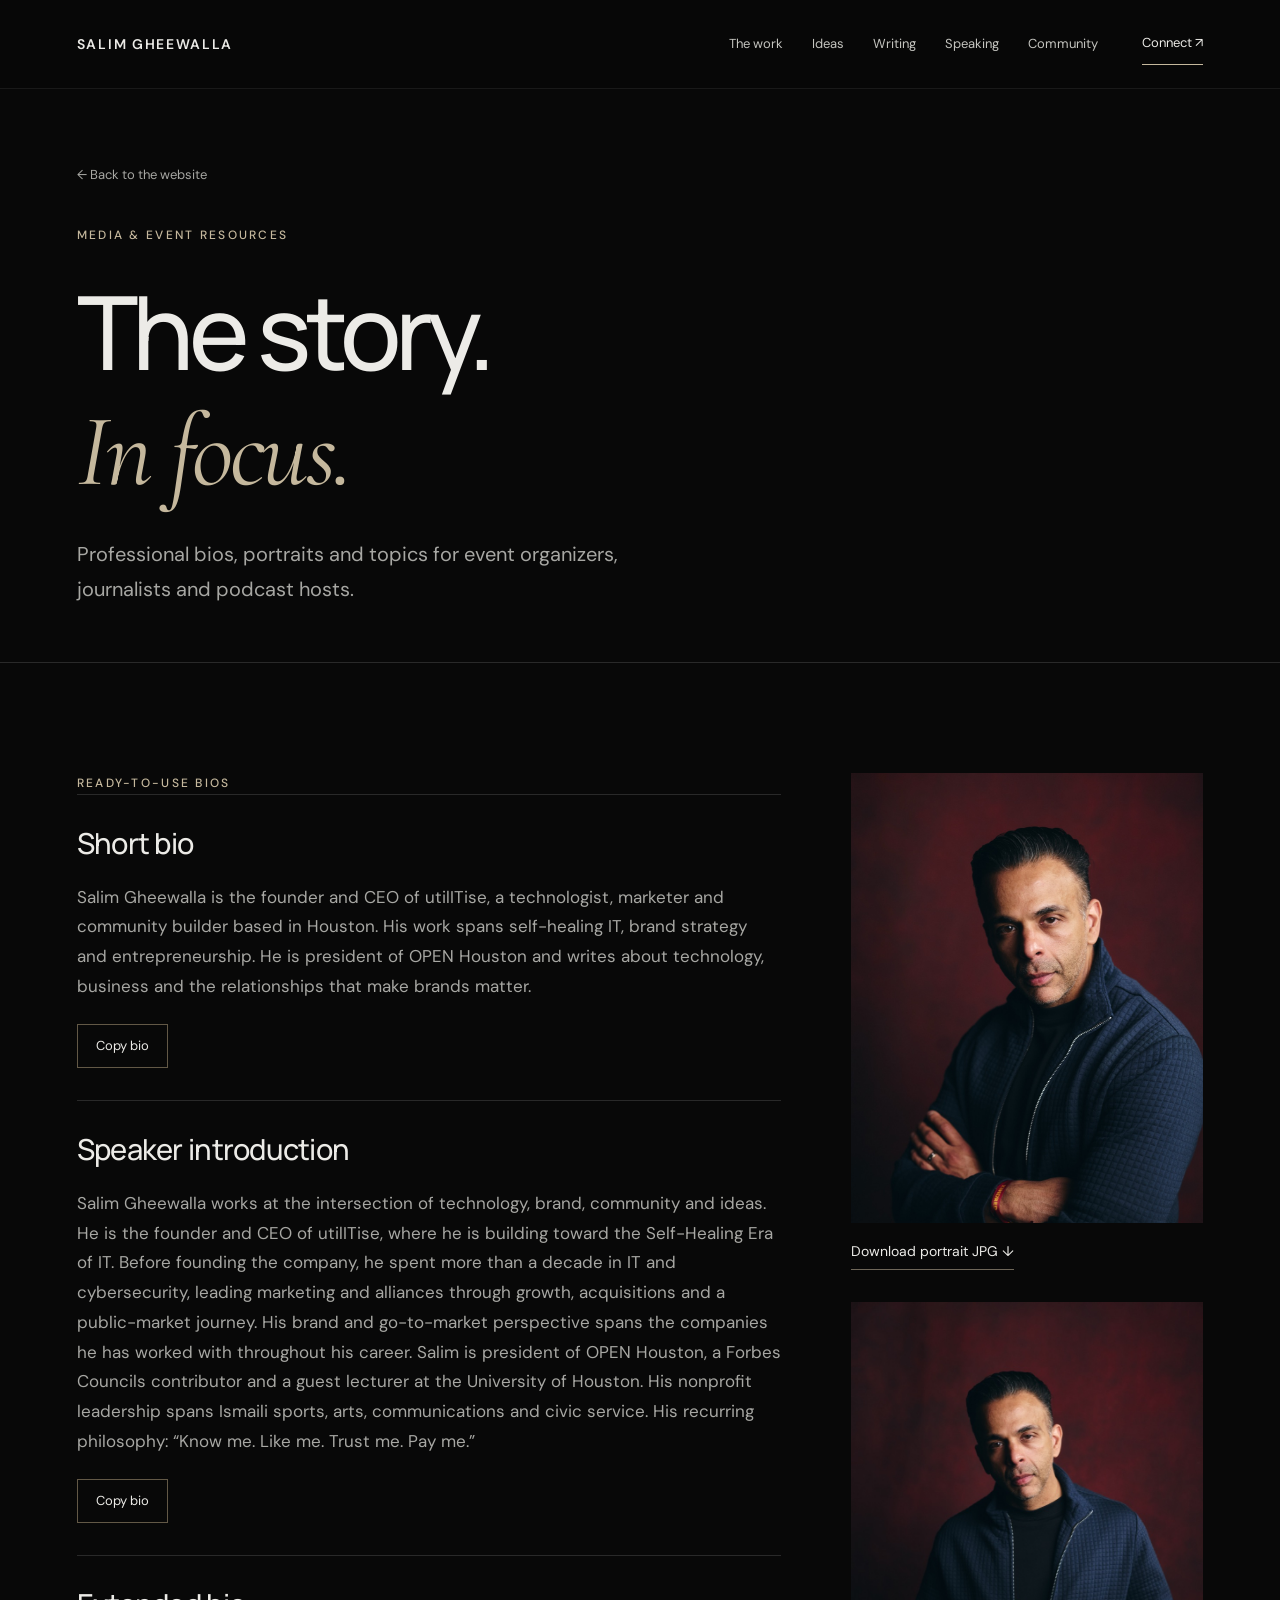
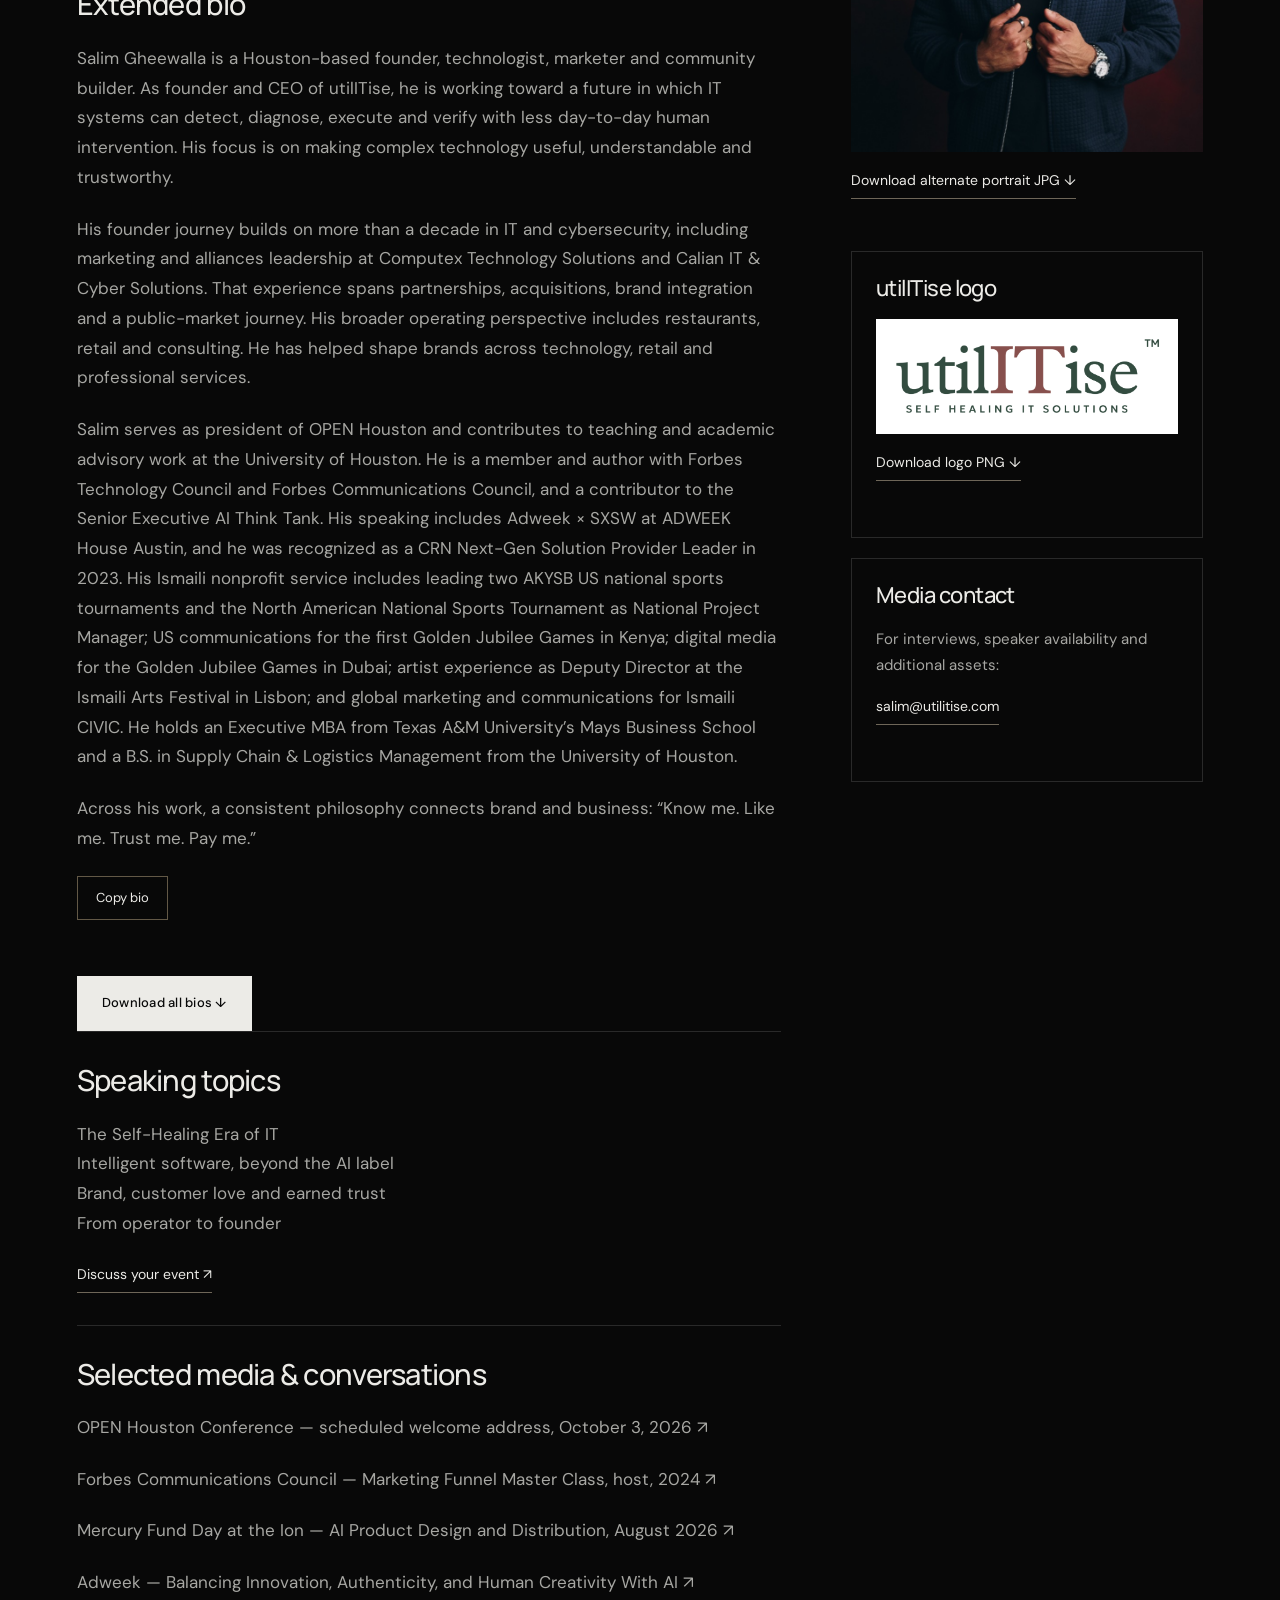
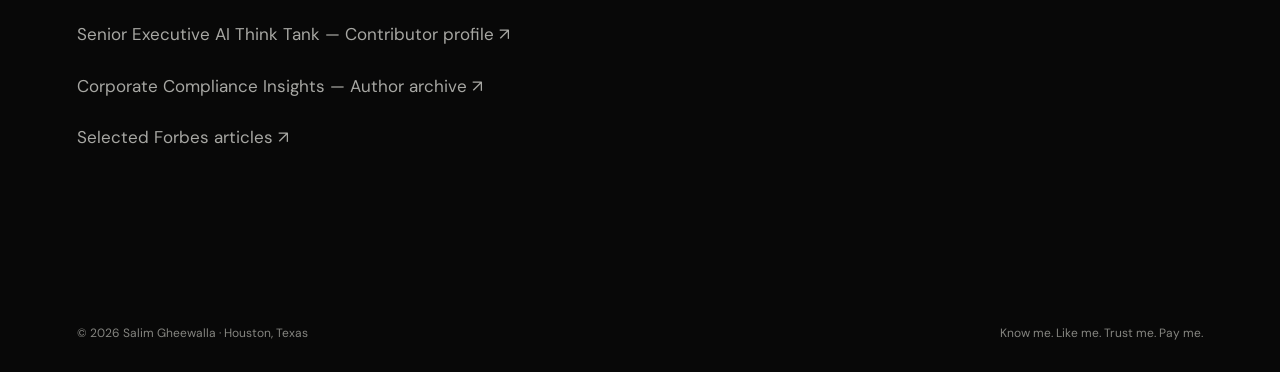
==== press.html @ 877d28ef "Add files via upload" ====
<!doctype html><html lang="en"><head><meta charset="utf-8"><meta name="viewport" content="width=device-width,initial-scale=1"><title>Press Kit — Salim Gheewalla</title><meta name="description" content="Salim Gheewalla’s official press kit: professional bios, portraits, speaking topics and selected appearances. Contact Salim for media and speaking."><meta name="theme-color" content="#080808"><meta property="og:title" content="Press Kit — Salim Gheewalla"><meta property="og:description" content="Building companies, brands and communities. Making complicated things easier to understand, experience and trust."><meta property="og:type" content="website"><link rel="icon" href="favicon.svg" type="image/svg+xml"><link rel="preconnect" href="https://fonts.googleapis.com"><link rel="preconnect" href="https://fonts.gstatic.com" crossorigin><link rel="stylesheet" href="https://fonts.googleapis.com/css2?family=Cormorant+Garamond:ital,wght@1,400;1,500&amp;family=DM+Sans:wght@400;450;500;600;700&amp;family=Manrope:wght@400;500;600;700;800&amp;display=swap"><link rel="stylesheet" href="styles.css"><script src="app.js" defer></script><link rel="canonical" href="https://gheewalla.org/press.html"><meta property="og:url" content="https://gheewalla.org/press.html"><meta name="author" content="Salim Gheewalla"><script type="application/ld+json">{"@context": "https://schema.org", "@graph": [{"@type": "Person", "@id": "https://gheewalla.org/#salim-gheewalla", "name": "Salim Gheewalla", "url": "https://gheewalla.org/", "image": "https://gheewalla.org/assets/salim-portrait.jpg", "description": "Houston-based founder, technologist, marketer and community builder. Founder and CEO of utilITise and president of OPEN Houston.", "jobTitle": "Founder and CEO", "worksFor": {"@type": "Organization", "name": "utilITise", "url": "https://utilitise.com/"}, "affiliation": {"@type": "Organization", "name": "OPEN Houston", "url": "https://openhouston.org/"}, "alumniOf": [{"@type": "CollegeOrUniversity", "name": "Texas A&M University"}, {"@type": "CollegeOrUniversity", "name": "University of Houston"}], "sameAs": ["https://www.linkedin.com/in/iamsalim/", "https://www.instagram.com/iamsalimg/", "https://x.com/iamsalimg", "https://councils.forbes.com/profile/Salim-Gheewalla-Founder-CEO-utilITise-%7C-Building-Self-Healing-IT-utilITise/5eeb0ff0-c485-41fe-937b-3cf58fae5410"], "knowsAbout": ["Self-Healing IT", "Artificial Intelligence", "Brand Strategy", "Go-to-Market Strategy", "Technology Partnerships", "Entrepreneurship"]}, {"@type": "AboutPage", "@id": "https://gheewalla.org/press.html#page", "url": "https://gheewalla.org/press.html", "name": "Salim Gheewalla \u2014 Press Kit", "mainEntity": {"@id": "https://gheewalla.org/#salim-gheewalla"}}]}</script><meta property="og:image" content="https://gheewalla.org/assets/salim-portrait-web.jpg"><meta property="og:image:alt" content="Salim Gheewalla, founder and CEO of utilITise"><meta name="twitter:card" content="summary_large_image"><meta name="twitter:site" content="@iamsalimg"></head><body>
<a class="skip" href="#main">Skip to content</a><header class="site-header"><div class="wrap header-inner"><a class="brand" href="index.html" aria-label="Salim Gheewalla home">SALIM GHEEWALLA</a><button class="menu" aria-expanded="false" aria-controls="navigation">Menu</button><nav class="nav" id="navigation" aria-label="Main navigation"><a href="index.html#build">The work</a><a href="index.html#ideas">Ideas</a><a href="index.html#writing">Writing</a><a href="index.html#speaking">Speaking</a><a href="index.html#community">Community</a><a class="nav-contact" href="index.html#contact">Connect ↗</a></nav></div></header>
<main id="main"><section class="press-hero wrap"><a class="backlink" href="index.html">← Back to the website</a><p class="eyebrow">Media & event resources</p><h1>The story.<br><em>In focus.</em></h1><p>Professional bios, portraits and topics for event organizers, journalists and podcast hosts.</p></section><section class="section"><div class="wrap press-layout"><div><p class="eyebrow">Ready-to-use bios</p><article class="bio"><h3>Short bio</h3><div id="bio-0"><p>Salim Gheewalla is the founder and CEO of utilITise, a technologist, marketer and community builder based in Houston. His work spans self-healing IT, brand strategy and entrepreneurship. He is president of OPEN Houston and writes about technology, business and the relationships that make brands matter.</p></div><button data-copy="bio-0">Copy bio</button></article><article class="bio"><h3>Speaker introduction</h3><div id="bio-1"><p>Salim Gheewalla works at the intersection of technology, brand, community and ideas. He is the founder and CEO of utilITise, where he is building toward the Self-Healing Era of IT. Before founding the company, he spent more than a decade in IT and cybersecurity, leading marketing and alliances through growth, acquisitions and a public-market journey. His brand and go-to-market perspective spans the companies he has worked with throughout his career. Salim is president of OPEN Houston, a Forbes Councils contributor and a guest lecturer at the University of Houston. His nonprofit leadership spans Ismaili sports, arts, communications and civic service. His recurring philosophy: “Know me. Like me. Trust me. Pay me.”</p></div><button data-copy="bio-1">Copy bio</button></article><article class="bio"><h3>Extended bio</h3><div id="bio-2"><p>Salim Gheewalla is a Houston-based founder, technologist, marketer and community builder. As founder and CEO of utilITise, he is working toward a future in which IT systems can detect, diagnose, execute and verify with less day-to-day human intervention. His focus is on making complex technology useful, understandable and trustworthy.</p><p>His founder journey builds on more than a decade in IT and cybersecurity, including marketing and alliances leadership at Computex Technology Solutions and Calian IT & Cyber Solutions. That experience spans partnerships, acquisitions, brand integration and a public-market journey. His broader operating perspective includes restaurants, retail and consulting. He has helped shape brands across technology, retail and professional services.</p><p>Salim serves as president of OPEN Houston and contributes to teaching and academic advisory work at the University of Houston. He is a member and author with Forbes Technology Council and Forbes Communications Council, and a contributor to the Senior Executive AI Think Tank. His speaking includes Adweek × SXSW at ADWEEK House Austin, and he was recognized as a CRN Next-Gen Solution Provider Leader in 2023. His Ismaili nonprofit service includes leading two AKYSB US national sports tournaments and the North American National Sports Tournament as National Project Manager; US communications for the first Golden Jubilee Games in Kenya; digital media for the Golden Jubilee Games in Dubai; artist experience as Deputy Director at the Ismaili Arts Festival in Lisbon; and global marketing and communications for Ismaili CIVIC. He holds an Executive MBA from Texas A&M University’s Mays Business School and a B.S. in Supply Chain & Logistics Management from the University of Houston.</p><p>Across his work, a consistent philosophy connects brand and business: “Know me. Like me. Trust me. Pay me.”</p></div><button data-copy="bio-2">Copy bio</button></article><p id="copy-status" class="status" role="status" aria-live="polite"></p><a class="button" href="assets/salim-gheewalla-bios.txt" download>Download all bios ↓</a><article class="bio"><h3>Speaking topics</h3><p>The Self-Healing Era of IT<br>Intelligent software, beyond the AI label<br>Brand, customer love and earned trust<br>From operator to founder</p><a class="text-link" href="mailto:salim@utilitise.com?subject=Speaking%20or%20media%20inquiry" style="margin-top:25px">Discuss your event ↗</a></article><article class="bio"><h3>Selected media & conversations</h3><p><a href="https://openhouston.org/conference/" target="_blank" rel="noopener">OPEN Houston Conference — scheduled welcome address, October 3, 2026 ↗</a></p><p><a href="https://councils.forbes.com/blog/the-marketing-funnels-dead-so-now-what" target="_blank" rel="noopener">Forbes Communications Council — Marketing Funnel Master Class, host, 2024 ↗</a></p><p><a href="https://iondistrict.com/event/mercury-fund-day-at-the-ion-how-legacy-software-giants-are-going-ai-first/" target="_blank" rel="noopener">Mercury Fund Day at the Ion — AI Product Design and Distribution, August 2026 ↗</a></p><p><a href="https://www.adweek.com/creativity/balancing-innovation-authenticity-and-human-creativity-with-ai/" target="_blank" rel="noopener">Adweek — Balancing Innovation, Authenticity, and Human Creativity With AI ↗</a></p><p><a href="https://seniorexecutive.com/profile/Salim-Gheewalla-Founder-CEO-utilITise/bc32221e-39b7-49a7-a6b3-bee657e8ed30" target="_blank" rel="noopener">Senior Executive AI Think Tank — Contributor profile ↗</a></p><p><a href="https://www.corporatecomplianceinsights.com/author/salim-gheewalla/" target="_blank" rel="noopener">Corporate Compliance Insights — Author archive ↗</a></p><p><a href="index.html#writing">Selected Forbes articles ↗</a></p></article></div><aside class="press-assets" aria-label="Downloadable press assets"><img src="assets/salim-portrait-web.jpg" alt="Professional portrait of Salim Gheewalla"><a class="text-link" href="assets/salim-portrait.jpg" download="Salim-Gheewalla-Portrait.jpg">Download portrait JPG ↓</a><img src="assets/salim-about-web.jpg" alt="Alternate professional portrait of Salim Gheewalla" loading="lazy"><a class="text-link" href="assets/salim-about.jpg" download="Salim-Gheewalla-Alternate.jpg">Download alternate portrait JPG ↓</a><div class="asset-box"><h3>utilITise logo</h3><img src="assets/utilitise-logo.png" alt="utilITise logo" style="background:white;padding:18px"><a class="text-link" href="assets/utilitise-logo.png" download>Download logo PNG ↓</a></div><div class="asset-box"><h3>Media contact</h3><p>For interviews, speaker availability and additional assets:</p><a class="text-link" href="mailto:salim@utilitise.com">salim@utilitise.com</a></div></aside></div></section></main><footer class="footer"><div class="wrap"><span>© 2026 Salim Gheewalla · Houston, Texas</span><span>Know me. Like me. Trust me. Pay me.</span></div></footer></body></html>
---- styles.css ----
:root{color-scheme:dark;--ink:#ecebe7;--paper:#080808;--muted:#a7a7a3;--gold:#b5a17c;--green:#b5a17c;--line:#292929;--dark:#0d0d0d}*{box-sizing:border-box}html{scroll-behavior:smooth;scroll-padding-top:100px}body{margin:0;background:var(--paper);color:var(--ink);font:400 17px/1.75 'DM Sans',sans-serif}a{color:inherit;text-decoration:none}button{font:inherit}a,button{touch-action:manipulation}a:focus-visible,button:focus-visible,summary:focus-visible{outline:2px solid var(--gold);outline-offset:7px}img{display:block;width:100%;height:auto}h1,h2,h3,p{margin:0}h1,h2,h3{font-family:Manrope,sans-serif;line-height:1.12;font-weight:500}h2{font-size:clamp(40px,4.7vw,70px);letter-spacing:-.045em}h3{font-size:29px;letter-spacing:-.025em}em{font-family:'Cormorant Garamond',Georgia,serif;font-weight:400;color:var(--gold);letter-spacing:-.035em}p+p{margin-top:22px}.wrap{width:min(1360px,88%);margin:auto}.skip{position:fixed;top:-100px;padding:12px;background:var(--gold);color:#080808;z-index:50}.skip:focus{top:0}.site-header{position:sticky;top:0;z-index:20;background:rgba(8,8,8,.94);backdrop-filter:blur(18px);border-bottom:1px solid #ffffff12}.header-inner{min-height:88px;display:flex;align-items:center;justify-content:space-between;gap:28px}.brand{font-size:14px;font-weight:600;letter-spacing:.12em}.nav{display:flex;gap:29px;align-items:center;font-size:13px;color:#c4c4bf}.nav a:hover,.text-link:hover{color:#fff}.nav .nav-contact{border-bottom:1px solid var(--gold);padding:9px 0;color:var(--ink);margin-left:15px}.menu{display:none;border:1px solid var(--line);background:none;padding:8px 14px}.eyebrow{font-size:12px;font-weight:500;text-transform:uppercase;letter-spacing:.19em;color:var(--gold)}.hero{position:relative;min-height:calc(100svh - 88px);isolation:isolate;overflow:hidden;border-bottom:1px solid var(--line)}.hero-image{position:absolute;inset:0 0 0 37%;z-index:-3}.hero-image img{height:100%;object-fit:cover;object-position:50% 24%;filter:saturate(.2) brightness(.8)}.hero-shade{position:absolute;inset:0;z-index:-2;background:linear-gradient(90deg,#080808 9%,rgba(8,8,8,.9) 31%,rgba(8,8,8,.18) 63%,rgba(8,8,8,.02) 90%),linear-gradient(0deg,#080808,transparent 23%,transparent 90%,#08080855)}.hero-stage{padding-top:clamp(60px,8vh,105px);padding-bottom:25px}.hero-eyebrow{margin-bottom:36px}.hero h1{font-size:clamp(78px,10.4vw,158px);font-weight:500;line-height:.96;letter-spacing:-.075em;max-width:950px}.hero h1 span{color:var(--gold)}.hero-line{display:flex;align-items:center;gap:20px;margin:35px 0 22px;font-size:15px;letter-spacing:.04em}.hero-line>span{width:45px;height:1px;background:var(--gold)}.hero-copy{font-size:18px;line-height:1.7;color:#b4b3b0}.hero-actions{display:flex;align-items:center;gap:30px;flex-wrap:wrap;margin-top:32px}.button{display:inline-flex;justify-content:center;align-items:center;gap:32px;background:var(--ink);color:#090909;padding:15px 24px;font-size:13px;font-weight:500;letter-spacing:.02em;border:1px solid var(--ink);transition:background .25s,color .25s}.button:hover{background:var(--gold);border-color:var(--gold)}.button.light{background:transparent;color:var(--ink);border-color:#6f6759}.button.light:hover{background:var(--ink);color:#080808}.text-link{display:inline-flex;gap:22px;align-items:center;font-size:14px;line-height:1.5;border-bottom:1px solid #6e6658;padding-bottom:7px}.hero-bottom{display:flex;gap:50px;align-items:center;border-top:1px solid #ffffff26;margin-top:60px;padding-top:24px;font-size:10px;letter-spacing:.12em;color:#90908c}.hero-bottom strong{display:block;font-size:14px;letter-spacing:.02em;font-weight:400;color:#e9e8e3;margin-top:3px}.hero-bottom>a{margin-left:auto;display:flex;gap:30px;align-items:center;color:#b4b2ad;font-size:12px}.hero-side{position:absolute;right:24px;top:48%;writing-mode:vertical-rl;font-size:10px;letter-spacing:.25em;color:#b2aea5}.proof{padding:60px 0 80px}.proof-intro{display:flex;justify-content:space-between;align-items:center;margin-bottom:40px}.proof-intro>p:last-child{font-size:17px;line-height:1.5;color:#aaa}.proof-grid{display:grid;grid-template-columns:repeat(3,1fr);gap:50px}.proof-grid>a{border-top:1px solid var(--line);padding-top:22px;display:flex;flex-direction:column}.proof-stat,.proof-word{font-size:55px;line-height:1.1;font-family:Manrope;letter-spacing:-.05em;min-height:75px}.proof-word{font-size:32px;padding-top:12px;letter-spacing:-.045em}.serif{font-family:Georgia,serif;font-weight:bold;font-size:42px;padding-top:0}.proof-grid h3{font-size:21px;line-height:1.35;margin:15px 0}.proof-grid p{font-size:15px;color:var(--muted)}.source-label{font-size:10px;letter-spacing:.11em;color:var(--gold);margin-top:auto;padding-top:25px}.section{padding:110px 0;border-top:1px solid var(--line)}.section-heading{display:grid;grid-template-columns:1fr 2.1fr;gap:50px;margin-bottom:60px}.section-heading>.eyebrow{padding-top:10px}.section-heading p:not(.eyebrow){margin-top:25px;color:var(--muted);max-width:675px;font-size:18px}.build-grid{display:grid;grid-template-columns:1.35fr 1fr;gap:0;border:1px solid var(--line)}.build-main{padding:48px;background:linear-gradient(135deg,#171916,#0b0c0b);display:flex;flex-direction:column}.company{font-size:38px;font-weight:500;letter-spacing:-.045em}.build-main h3{font-size:43px;margin:50px 0 23px}.build-main p{color:var(--muted);max-width:550px}.build-main .text-link{color:var(--gold);margin-top:28px;align-self:start}.principle{margin-top:40px;border-top:1px solid var(--line);padding-top:22px;display:flex;gap:25px;flex-wrap:wrap;font-size:12px;color:#c3c2bb}.build-side{padding:48px;border-left:1px solid var(--line);display:flex;flex-direction:column}.build-side h3{font-size:35px;line-height:1.2;margin:25px 0}.build-side p:not(.eyebrow){font-size:16px;color:var(--muted)}.build-side .text-link{margin-top:auto;padding-top:30px;align-self:start}.career{display:grid;grid-template-columns:repeat(3,1fr);gap:40px;margin-top:40px}.career article{padding-top:22px;border-top:1px solid var(--line)}.career .eyebrow{font-size:11px;color:#8e8e89}.career h3{font-size:21px;margin:16px 0}.career p:not(.eyebrow){font-size:15px;color:var(--muted)}.influence{display:grid;grid-template-columns:1fr 2.1fr;gap:50px;border-top:1px solid var(--line);margin-top:65px;padding-top:45px}.influence h3{font-size:37px;margin-top:20px}.influence>div>p:not(.eyebrow){color:var(--muted);max-width:660px;font-size:17px}.company-list{display:flex;flex-wrap:wrap;gap:25px;margin-top:30px}.company-list span{font-size:25px;letter-spacing:-.025em;padding:10px 0;border-bottom:1px solid #5b5140}.ideas{background:#101010}.idea-grid{display:grid;grid-template-columns:repeat(3,1fr);gap:45px}.idea-card{padding-top:25px;border-top:1px solid #3c3933}.idea-number{display:block;font-size:11px;letter-spacing:.13em;color:var(--gold);margin-bottom:30px}.idea-card h3{font-size:28px;min-height:68px}.idea-card p{font-size:16px;color:var(--muted);margin:23px 0}.philosophy{padding:100px 0;background:#080808;border-top:1px solid var(--line)}.philosophy .wrap{display:grid;grid-template-columns:1fr 2.1fr;gap:50px}.philosophy h2{font-size:clamp(48px,5.6vw,83px);letter-spacing:-.055em;line-height:1.16}.philosophy h2 span{font-family:'Cormorant Garamond',Georgia,serif;font-style:italic;color:var(--gold)}.philosophy p:not(.eyebrow){font-size:17px;color:var(--muted);margin-top:30px;max-width:560px}.writing-head{display:flex;align-items:end;justify-content:space-between;gap:25px;margin-bottom:50px}.writing-head h2{margin-top:25px}.article{display:grid;grid-template-columns:175px 1fr 35px;gap:40px;padding:34px 0;border-top:1px solid var(--line);align-items:center}.article:last-child{border-bottom:1px solid var(--line)}.article h3{font-size:clamp(23px,2.3vw,34px);line-height:1.3;transition:color .2s}.article:hover h3{color:var(--gold)}.article-meta{font-size:12px;line-height:1.6;color:#8f8f8a}.article-meta strong{display:block;font-weight:400;color:#c4c4bf;font-size:13px}.article-arrow{font-size:27px;font-weight:300;color:var(--gold)}.featured-article h3{color:#d7c7aa}.speaking{background:#101010}.speaking-grid{display:grid;grid-template-columns:1fr 1fr;gap:85px}.speak-intro h3{font-size:34px;line-height:1.2;margin-bottom:25px}.speak-intro p{color:var(--muted);max-width:500px}.speak-intro .button{margin-top:32px}.stage-list{display:flex;gap:10px;flex-wrap:wrap;margin-top:28px}.stage-list span{border:1px solid #3b3b39;padding:8px 12px;font-size:12px;color:#b7b5b0}.topic{padding:24px 0;border-top:1px solid #363633}.topic:last-of-type{border-bottom:1px solid #363633}.topic summary{display:flex;gap:25px;justify-content:space-between;cursor:pointer;list-style:none;font-size:20px;line-height:1.4}.topic summary::-webkit-details-marker{display:none}.topic summary:after{content:'+';color:var(--gold)}.topic[open] summary:after{content:'−'}.topic p{color:var(--muted);font-size:16px;margin-top:18px}.community-grid{display:grid;grid-template-columns:.85fr 1.15fr;gap:80px}.community-photo{height:590px;object-fit:cover;object-position:center 28%;filter:grayscale(1) brightness(.85)}.community-copy h3{font-size:39px;margin:23px 0}.community-copy>p:not(.eyebrow){color:var(--muted)}.community-copy .text-link{margin-top:25px}.advisory{border-top:1px solid var(--line);margin-top:30px}.advisory p{padding-top:18px;font-size:15px;color:var(--muted)}.advisory strong{display:block;font-size:17px;font-weight:500;color:#ddd;margin-bottom:5px}.credentials{display:grid;grid-template-columns:repeat(3,1fr);gap:40px;margin-top:70px;padding-top:35px;border-top:1px solid var(--line)}.credentials h3{font-size:18px;margin:16px 0 6px}.credentials p:not(.eyebrow){font-size:14px;color:var(--muted)}.press-strip{margin-top:65px;padding:38px 0;border-top:1px solid var(--line);border-bottom:1px solid var(--line);display:flex;align-items:center;justify-content:space-between;gap:35px}.press-strip h3{font-size:31px;margin-bottom:12px}.press-strip p{font-size:16px;color:var(--muted)}.press-strip .button{background:transparent;color:var(--ink);border-color:#6a6255}.contact{padding:100px 0;background:#11110f;border-top:1px solid #37332a}.contact-grid{display:grid;grid-template-columns:1.3fr 1fr;gap:75px;align-items:end}.contact h2{font-size:clamp(60px,7vw,106px);margin-top:30px;line-height:1.04}.contact p:not(.eyebrow){color:var(--muted);max-width:380px;margin-bottom:30px}.contact-email{font-size:clamp(22px,2.3vw,32px);border-bottom:1px solid var(--gold);padding-bottom:10px;display:inline-block}.socials{display:flex;gap:28px;font-size:13px;color:#aaa;margin-top:28px}.footer{padding:28px 0}.footer .wrap{display:flex;justify-content:space-between;gap:20px;font-size:12px;color:#858580}.press-hero{padding:70px 0 55px}.press-hero h1{font-size:clamp(60px,8vw,112px);letter-spacing:-.055em;margin:28px 0}.press-hero p:not(.eyebrow){max-width:630px;font-size:20px;color:var(--muted)}.backlink{display:inline-block;font-size:13px;color:var(--muted);margin-bottom:38px}.press-layout{display:grid;grid-template-columns:2fr 1fr;gap:70px}.bio{padding:32px 0;border-top:1px solid var(--line)}.bio h3{margin-bottom:23px}.bio p{color:var(--muted);font-size:17px}.bio button{margin-top:22px;border:1px solid #625846;padding:10px 18px;background:transparent;color:var(--ink);cursor:pointer;font-size:13px}.press-assets img{max-height:450px;object-fit:cover;object-position:top}.press-assets .text-link{margin:18px 0 32px}.asset-box{border:1px solid var(--line);padding:24px;margin-top:20px}.asset-box h3{font-size:22px;margin-bottom:18px}.asset-box p{font-size:15px;color:var(--muted)}.status{font-size:14px;color:var(--gold);min-height:24px}@media(min-width:1600px){.hero-stage{padding-top:100px}.hero h1{font-size:166px}.hero-bottom{margin-top:85px}}@media(max-width:1050px){.nav{gap:18px}.hero h1{font-size:11vw}.hero-image{left:30%}.section-heading,.influence,.philosophy .wrap{grid-template-columns:.55fr 2fr;gap:35px}.build-main,.build-side{padding:32px}.proof-grid{gap:30px}.community-grid{gap:40px}.speaking-grid{gap:40px}.community-photo{height:550px}.hero-stage{padding-top:70px}}@media(max-width:760px){.wrap{width:88%}.header-inner{min-height:74px}.brand{font-size:12px;letter-spacing:.1em}.menu{display:block;font-size:13px}.nav{display:none;position:absolute;left:0;right:0;top:74px;padding:25px 6%;background:#0c0c0c;border-bottom:1px solid var(--line);flex-direction:column;align-items:stretch;gap:24px;font-size:15px}.nav.open{display:flex}.nav .nav-contact{margin:0;align-self:start}.hero{min-height:850px;min-height:calc(100svh - 74px)}.hero-stage{padding-top:250px;position:relative}.hero-image{inset:0 0 30% 0}.hero-image img{object-position:50% 25%;filter:saturate(.12) brightness(.72)}.hero-shade{background:linear-gradient(0deg,#080808 12%,rgba(8,8,8,.96) 30%,rgba(8,8,8,.4) 59%,rgba(8,8,8,.06) 87%),linear-gradient(90deg,#08080866,transparent)}.hero-eyebrow{font-size:10px;letter-spacing:.14em;max-width:270px;line-height:1.7;margin-bottom:25px;color:#d6c4a2}.hero h1{font-size:clamp(57px,13.8vw,104px);letter-spacing:-.07em;line-height:1.02}.hero-line{margin:24px 0 18px;gap:12px;font-size:12px;letter-spacing:0}.hero-line>span{width:20px;flex-shrink:0}.hero-copy{font-size:16px}.hero-actions{gap:24px;margin-top:26px}.button{padding:13px 17px;font-size:12px;gap:21px}.hero-actions>.text-link{font-size:12px}.hero-bottom{gap:24px;margin-top:38px;padding-top:20px;font-size:9px;letter-spacing:.06em;align-items:start}.hero-bottom strong{font-size:12px}.hero-bottom>a{display:none}.hero-side{display:none}.section{padding:70px 0}.proof{padding:40px 0 55px}.proof-intro{display:block}.proof-intro>p:last-child{margin-top:16px;font-size:15px}.proof-grid{grid-template-columns:1fr;gap:30px}.proof-grid>a{display:grid;grid-template-columns:105px 1fr;column-gap:22px}.proof-word{font-size:20px;min-height:0}.proof-stat{font-size:50px}.proof-word.serif{font-size:29px;padding-top:8px}.proof-grid h3{font-size:19px;margin:8px 0 16px}.proof-grid p,.proof-grid .source-label{grid-column:2}.proof-grid p{font-size:14px}.source-label{font-size:9px;padding-top:16px}.section-heading,.influence,.philosophy .wrap{grid-template-columns:1fr;gap:22px}.section-heading{margin-bottom:35px}.section-heading p:not(.eyebrow){font-size:17px}.build-grid,.idea-grid,.speaking-grid,.community-grid,.contact-grid,.press-layout{grid-template-columns:1fr;gap:0}.build-main,.build-side{padding:28px}.build-main h3{font-size:34px;margin-top:35px}.build-side{border-left:0;border-top:1px solid var(--line)}.build-side h3{font-size:32px}.career{grid-template-columns:1fr;gap:28px}.influence{margin-top:45px;padding-top:30px}.influence h3{font-size:34px}.company-list span{font-size:24px}.idea-card{margin-top:28px}.idea-card:first-child{margin-top:0}.idea-card h3{min-height:0}.idea-number{margin-bottom:22px}.philosophy{padding:65px 0}.philosophy h2{font-size:clamp(40px,10vw,65px)}.writing-head{display:block}.writing-head>a{margin-top:25px}.article{grid-template-columns:1fr 25px;gap:14px;padding:28px 0}.article-meta{grid-column:1/-1;display:flex;flex-wrap:wrap;gap:10px;font-size:11px}.article-meta strong{font-size:11px}.article h3{font-size:23px}.speak-intro{margin-bottom:40px}.speak-intro h3{font-size:30px}.community-photo{height:440px;margin-bottom:35px}.community-copy h3{font-size:33px}.credentials{grid-template-columns:1fr;gap:27px;margin-top:45px}.press-strip{flex-direction:column;align-items:start;margin-top:45px}.press-strip h3{font-size:29px}.contact{padding:65px 0}.contact-grid{gap:40px}.contact h2{font-size:clamp(60px,13vw,90px)}.footer .wrap{flex-direction:column;gap:8px;font-size:11px}.press-hero{padding:40px 0}.press-hero h1{font-size:61px}.press-hero p:not(.eyebrow){font-size:18px}.press-assets{margin-top:40px;max-width:500px}}@media(max-width:350px){.hero h1{font-size:51px}.hero-actions{gap:16px}.proof-grid>a{grid-template-columns:85px 1fr;gap:14px}.hero-line{font-size:11px}}@media(prefers-reduced-motion:reduce){html{scroll-behavior:auto}*,*:before,*:after{transition:none!important}}@media print{body{background:white;color:black}.site-header,.footer,.hero-actions,.button,.socials,.bio button{display:none}.section{padding:30px 0}.press-layout{display:block}.press-assets{display:none}.bio p{color:#333}}

.case-caption{font-size:13px;color:var(--muted);margin-top:16px}.company-list span{display:inline-block}.speaking-record{margin-top:30px}.speaking-record .text-link{font-size:13px}
/* Editorial labels, athletic green and a playful archive of work. */
:root{--gold:#c5b89d;--accent:#e86c30;--club:#173e32}.hero-eyebrow{font-weight:700;letter-spacing:.12em;color:#eee}.hero-stamp{position:absolute;right:8%;bottom:230px;display:flex;align-items:center;gap:13px;font:italic 44px/1 Georgia,serif;border:1px solid #e9e4d18c;padding:16px 21px;transform:rotate(-8deg);color:#f4eee0}.hero-stamp small{font:10px/1.4 monospace;letter-spacing:.1em}.editorial-tape{background:#e8e3d5;color:#101411;display:flex;justify-content:space-evenly;align-items:center;gap:22px;padding:22px 5%;font-size:clamp(13px,1.7vw,24px);letter-spacing:-.035em;font-weight:700}.editorial-tape b{font-weight:400;color:#456251}.proof>.wrap>.proof-intro>.eyebrow{color:var(--accent);font-family:monospace}.section-heading>.eyebrow,.influence .eyebrow{font-family:monospace;letter-spacing:.12em}.identity-summary{max-width:900px;margin-top:40px;font-size:16px;color:var(--muted)}.influence{grid-template-columns:.8fr 2.2fr}.influence h3{font-size:clamp(40px,4vw,60px);line-height:1.05}.brandstory-mark{width:115px;height:75px;object-fit:contain;object-position:left;margin-top:35px}.case-feature{display:flex;gap:25px;align-items:center;background:var(--club);padding:28px;margin-top:28px;border-left:4px solid #c2b595;position:relative}.case-index{font:10px/1.5 monospace;letter-spacing:.1em;color:#c4cbbf;writing-mode:vertical-rl;transform:rotate(180deg)}.case-feature h4{font:500 28px/1.2 Manrope,sans-serif;margin:0 0 12px}.case-feature p{font-size:16px;line-height:1.5;color:#e5e8dc}.case-feature small{font-size:12px;color:#becbbb}.case-symbol{margin-left:auto;font-size:35px;color:#cfc5a7}.portfolio-caption{margin:28px 0 0!important;font-size:13px!important;line-height:1.6;max-width:620px}.brand-grid{display:grid;grid-template-columns:repeat(3,1fr);gap:1px;background:#3b3b37;border:1px solid #3b3b37;margin:24px 0}.brand-tile{margin:0;padding:22px 15px 14px;background:#181917;display:flex;flex-direction:column;align-items:center;justify-content:center;min-height:135px}.brand-tile>div{height:66px;width:100%;display:flex;align-items:center;justify-content:center}.brand-tile img{max-width:145px;max-height:60px;object-fit:contain}.brand-tile figcaption{font-size:11px;color:#b8b9af;margin-top:16px;text-align:center}.partners-section{padding:80px 0;background:#e8e3d5;color:#172219;position:relative}.partner-heading{display:grid;grid-template-columns:1.5fr 1fr;gap:70px;align-items:end}.partner-heading h2{font-size:clamp(36px,4vw,58px);margin-top:25px}.partner-heading em{color:#476554}.partner-heading .eyebrow{color:#536354;font-family:monospace}.partner-heading>p{font-size:16px;max-width:380px;color:#526054}.partner-grid{display:grid;grid-template-columns:repeat(6,1fr);gap:0;margin-top:45px;border-top:1px solid #b6b9aa;border-left:1px solid #b6b9aa}.partner-tile{margin:0;padding:25px 10px 20px;display:flex;flex-direction:column;align-items:center;justify-content:center;gap:18px;border-right:1px solid #b6b9aa;border-bottom:1px solid #b6b9aa;min-height:143px}.partner-tile img{width:100%;height:49px;max-width:105px;object-fit:contain;filter:grayscale(1) brightness(.3)}.partner-tile figcaption{font-size:12px;text-align:center;line-height:1.3}.partner-note{font-size:12px;margin-top:20px;color:#64705e}.philosophy{background:var(--club);position:relative}.philosophy .eyebrow{color:#c9d5bc}.philosophy p:not(.eyebrow){color:#c3ccbe}.philosophy h2 span{color:#ded6ba}.event-list{margin-bottom:60px}.event-row{display:grid;grid-template-columns:115px 1fr 30px;align-items:center;gap:35px;border-top:1px solid #3e423a;padding:25px 0}.event-row:last-child{border-bottom:1px solid #3e423a}.event-row.upcoming{padding:26px 24px;background:#18362b;border-top:3px solid #ccbea0}.event-date{font:11px/1.6 monospace;color:#a5a998}.event-date strong{font:400 28px/1.1 'Cormorant Garamond',serif;color:#ece8d9;display:block;margin-top:7px}.event-tag{font:10px/1.5 monospace;color:#c6b692;letter-spacing:.1em}.event-row h3{font-size:25px;margin:8px 0}.event-row p{font-size:14px;color:#a8b2a5}.event-row>span:last-child{font-size:25px;color:#c9bea5}.event-row:hover h3{color:#dacba9}.connect-grid{display:grid;grid-template-columns:repeat(3,1fr);margin-top:60px;border:1px solid #4e5146}.connect-card{padding:32px;border-right:1px solid #4e5146;display:flex;flex-direction:column;transition:background .2s}.connect-card:last-child{border-right:0}.connect-card:hover{background:#19382d}.connect-number{font:11px/1.5 monospace;color:#b8baa7;letter-spacing:.06em}.connect-card h3{font-size:31px;display:flex;justify-content:space-between;margin:35px 0 22px}.connect-card h3 span{font-size:25px;color:#d2c49e}.connect-card p{font-size:17px;color:#c3c8b9;margin:0!important}.connect-handle{font-size:12px;color:#a4ae9c;margin-top:30px}.contact-bottom{display:flex;justify-content:space-between;gap:20px;margin-top:25px;font:11px/1.6 monospace;color:#9ca493}.contact-bottom a{color:#ddd6c0}.contact{background:#12291f}.contact-email{font-size:25px}.speaking .section-heading h2{font-size:clamp(36px,4.1vw,64px)}
@media(max-width:1000px){.partner-grid{grid-template-columns:repeat(4,1fr)}.influence{grid-template-columns:1fr 2fr}.brand-tile img{max-width:115px}.hero-stamp{right:6%;bottom:240px;font-size:34px;padding:12px}.connect-card{padding:25px}.connect-card h3{font-size:26px}}@media(max-width:760px){.hero-stamp{top:28px;bottom:auto;right:25px;font-size:23px;padding:9px 12px;gap:7px}.hero-stamp small{font-size:8px}.editorial-tape{padding:18px 5%;gap:9px;flex-wrap:wrap;justify-content:center;font-size:12px;letter-spacing:.01em}.editorial-tape>b:last-child{display:none}.influence{grid-template-columns:1fr}.influence h3 br{display:none}.brandstory-mark{margin-top:18px;width:85px;height:45px}.case-feature{padding:22px 17px;gap:16px}.case-feature h4{font-size:23px}.case-feature small{font-size:11px}.brand-grid{grid-template-columns:repeat(3,1fr)}.brand-tile{min-height:112px;padding:18px 8px 12px}.brand-tile img{max-width:90px;max-height:42px}.brand-tile>div{height:48px}.brand-tile figcaption{font-size:10px;margin-top:12px}.partners-section{padding:55px 0}.partner-heading{grid-template-columns:1fr;gap:24px}.partner-grid{grid-template-columns:repeat(3,1fr);margin-top:30px}.partner-tile{min-height:120px;padding:20px 8px;gap:15px}.partner-tile img{height:38px;max-width:80px}.partner-tile figcaption{font-size:11px}.event-row,.event-row.upcoming{grid-template-columns:65px 1fr 15px;gap:16px;padding:22px 12px}.event-date{font-size:9px}.event-date strong{font-size:25px}.event-row h3{font-size:20px;line-height:1.25}.event-row p{font-size:12px}.event-tag{font-size:9px;letter-spacing:0}.event-row>span:last-child{font-size:20px}.connect-grid{grid-template-columns:1fr;margin-top:40px}.connect-card{border-right:0;border-bottom:1px solid #4e5146;padding:25px}.connect-card:last-child{border-bottom:0}.connect-card h3{margin:23px 0 17px;font-size:31px}.connect-handle{margin-top:23px}.contact-bottom{flex-direction:column;font-size:10px}.portfolio-caption{font-size:12px!important}.identity-summary{font-size:15px}.speaking .section-heading h2{font-size:38px}}@media(prefers-reduced-motion:reduce){.connect-card{transition:none}}

.case-symbol{font:italic 28px/1 Georgia,serif}.partner-tile img[src$="junipernetworks.svg"],.partner-tile img[src$="vmware.svg"]{max-width:135px;height:65px;margin:-8px 0}@media(max-width:760px){.partner-tile img[src$="junipernetworks.svg"],.partner-tile img[src$="vmware.svg"]{max-width:90px;height:50px;margin:-6px 0}.case-symbol{font-size:20px}}
/* Founder first, with career brands as a linked visual archive. */
.founder-lockup{display:flex;align-items:center;gap:20px;width:max-content;max-width:100%;margin-bottom:30px}.founder-lockup>span{font:12px/1.5 monospace;letter-spacing:.06em;max-width:145px;color:#c9bfa8}.founder-lockup img{width:185px;height:auto;background:#fff;padding:9px 12px}.hero-stage{padding-top:35px}.hero h1{font-size:clamp(78px,9vw,140px)}.hero-eyebrow{margin-bottom:20px}.hero-bottom{margin-top:38px}.company-logo{display:block;max-width:255px;background:#fff;padding:14px}.company-logo img{width:100%;height:auto}.brand-tile.light{background:#e8e3d5}.brand-caption{font-size:12px;color:#c5c5ba;margin-top:16px;text-align:center;line-height:1.4}.brand-tile.light .brand-caption{color:#283c31}.brand-tile{transition:background .2s,outline-color .2s}.brand-tile[href]:hover{outline:1px solid #c5b89d;outline-offset:-1px;background:#29332b}.brand-tile.light[href]:hover{background:#f6f2e8}.brand-tile.tmls>div{overflow:hidden}.brand-tile.tmls img{max-height:none;height:115px;width:115px;max-width:none;object-fit:contain;flex-shrink:0}.whitefence-partners{margin-top:48px;border-top:1px solid #b6b9aa;padding-top:35px}.whitefence-partners h3{font-size:29px;margin:14px 0}.whitefence-partners>p{font-size:16px;color:#526054;max-width:620px}.whitefence-partners .partner-grid{margin-top:25px}.field-notes{display:grid;grid-template-columns:1.35fr 1fr;gap:24px;margin-bottom:50px}.field-photo{margin:0;position:relative;display:block;background:#20231e}.field-photo img{width:100%;height:345px;object-fit:cover}.field-photo figcaption{padding:20px;font-size:15px;line-height:1.5;color:#e1dece}.field-photo figcaption span{display:block;color:#b9b7a8;font:12px/1.5 monospace;margin-bottom:8px}.field-photo:hover img{filter:brightness(1.08)}
@media(max-width:760px){.hero-stage{padding-top:240px}.founder-lockup{gap:12px;margin-bottom:23px}.founder-lockup>span{font-size:10px;max-width:105px}.founder-lockup img{width:155px;padding:8px 10px}.hero h1{font-size:clamp(57px,13.8vw,104px)}.hero-eyebrow{margin-bottom:17px}.hero-bottom{margin-top:28px}.brand-grid{grid-template-columns:repeat(2,1fr)}.brand-tile img{max-width:125px;max-height:55px}.brand-tile>div{height:62px}.brand-tile{min-height:130px}.brand-caption{font-size:12px}.brand-tile.tmls img{width:135px;height:135px}.field-notes{grid-template-columns:1fr;gap:20px}.field-photo img{height:260px}.whitefence-partners h3{font-size:26px}.company-logo{max-width:220px}}
@media(min-width:1100px){#partner-grid{grid-template-columns:repeat(7,1fr)}}
.partner-tile img[src$="geeksquad.svg"]{filter:grayscale(1)}
.field-photo figure{margin:0}.field-notes{grid-template-columns:1fr 1fr;margin-bottom:14px}.field-photo img{height:auto;aspect-ratio:4/3;object-fit:contain}.photo-credit{font-size:12px;color:#9c9f93;margin-bottom:42px}@media(max-width:760px){.field-notes{grid-template-columns:1fr}.field-photo img{height:auto}}
/* Transparent white marks and the green founder identity. */
.hero h1,.hero h1>span{color:#5e947b}.hero-actions>.button{background:var(--club);border-color:var(--club);color:#fff}.hero-actions>.button:hover{background:#285640}.editorial-tape{background:var(--club);color:#f2f2e8}.editorial-tape b{color:#a7c6b3}.founder-lockup img,.company-logo{background:transparent;padding:0}.founder-lockup img{width:205px}.company-logo{max-width:290px}.brand-tile.tmls img{width:145px;height:auto;max-height:65px;max-width:100%}.brand-tile img[src$="knsling-white.png"]{max-height:75px}.brand-tile img[src$="whitefence-white.png"]{width:145px;max-width:100%;height:auto}.brand-tile>div{height:80px}.build-grid{grid-template-columns:1fr}.build-main{padding:48px;align-items:flex-start}.build-main .north-star{margin-top:35px;color:#a6c6b3;font-size:12px}.build-main h3{font-size:clamp(48px,6vw,86px);margin:15px 0 22px;color:#80ae92}.build-main>p:not(.eyebrow){max-width:720px;font-size:19px}.build-side{border-left:0;border-top:1px solid var(--line)}.founder-thesis h3{font-size:clamp(35px,4vw,56px);margin-bottom:35px}.thesis-body{display:grid;grid-template-columns:1fr 1fr;gap:65px}.thesis-body p{margin-bottom:22px}.founder-thesis .thesis-lead{font-size:21px!important;color:#efeee4!important;line-height:1.55}.founder-thesis .thesis-questions{font-size:21px!important;color:#9ab7a4!important;line-height:1.55}.thesis-examples{margin:0 0 25px;padding-left:20px;color:#dddcd2;font-size:18px;line-height:1.6}.thesis-examples li{margin-bottom:16px;padding-left:5px}.founder-thesis .thesis-finish{font:italic 40px/1.2 'Cormorant Garamond',Georgia,serif;color:#8eaf9a!important;margin-top:18px}.service-history{margin-top:65px;padding:45px 0;border-top:1px solid var(--line);display:grid;grid-template-columns:.8fr 1.6fr;gap:55px}.service-heading h3{font-size:38px;line-height:1.15;margin:23px 0}.service-heading>p:last-child{font-size:16px;color:var(--muted);max-width:330px}.service-roles{display:grid;grid-template-columns:1fr 1fr;gap:30px}.service-roles article{padding-top:20px;border-top:1px solid #405747}.service-roles span{font:11px/1.5 monospace;color:#8faf9a}.service-roles h4{font:500 22px/1.3 Manrope,sans-serif;margin:15px 0 12px}.service-roles p{font-size:15px;line-height:1.6;color:#b7b9af}@media(max-width:760px){.founder-lockup img{width:175px}.build-main,.build-side{padding:28px}.build-main>p:not(.eyebrow){font-size:17px}.thesis-body{grid-template-columns:1fr;gap:15px}.founder-thesis .thesis-finish{font-size:35px}.service-history{grid-template-columns:1fr;gap:30px;margin-top:45px}.service-roles{grid-template-columns:1fr;gap:24px}.brand-tile.tmls img{width:125px;max-height:65px}.brand-tile img[src$="knsling-white.png"]{max-height:70px}}
.build-side p.thesis-finish{font-size:40px;line-height:1.2}@media(max-width:760px){.build-side p.thesis-finish{font-size:35px}}
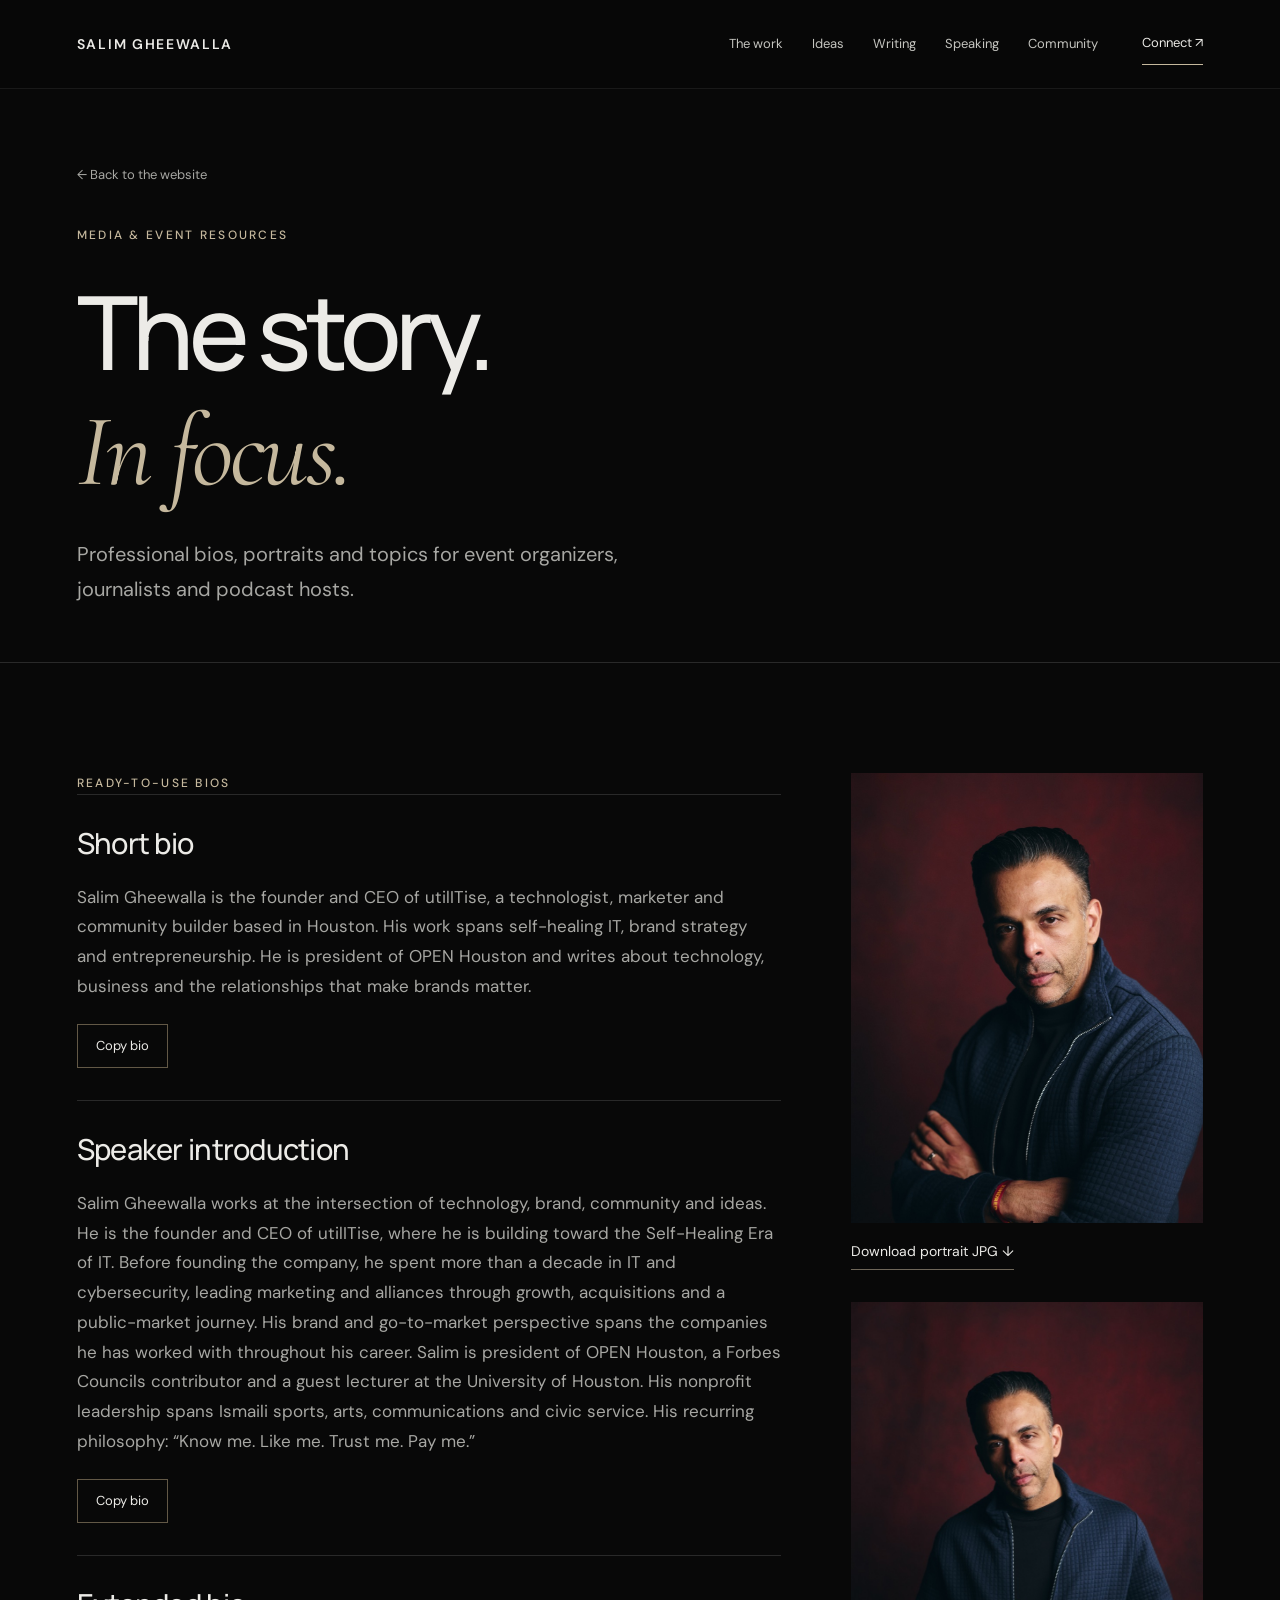
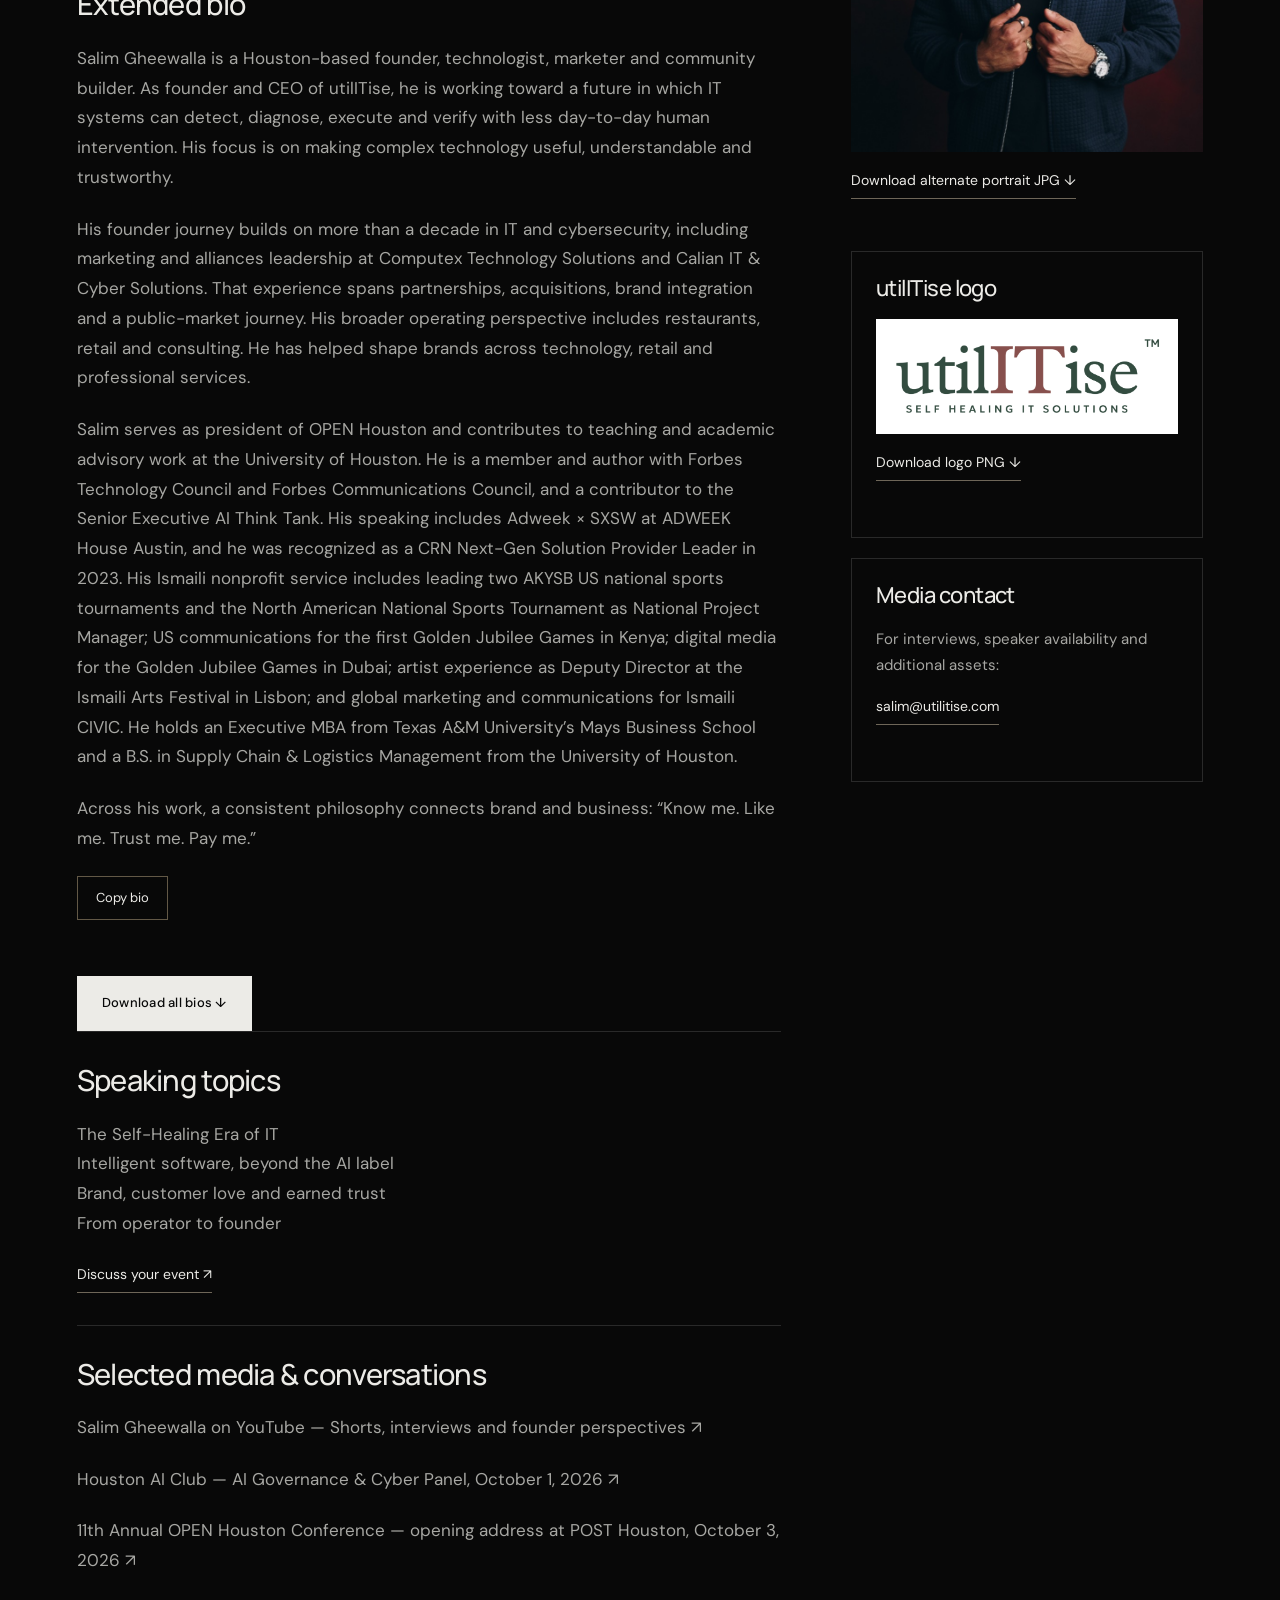
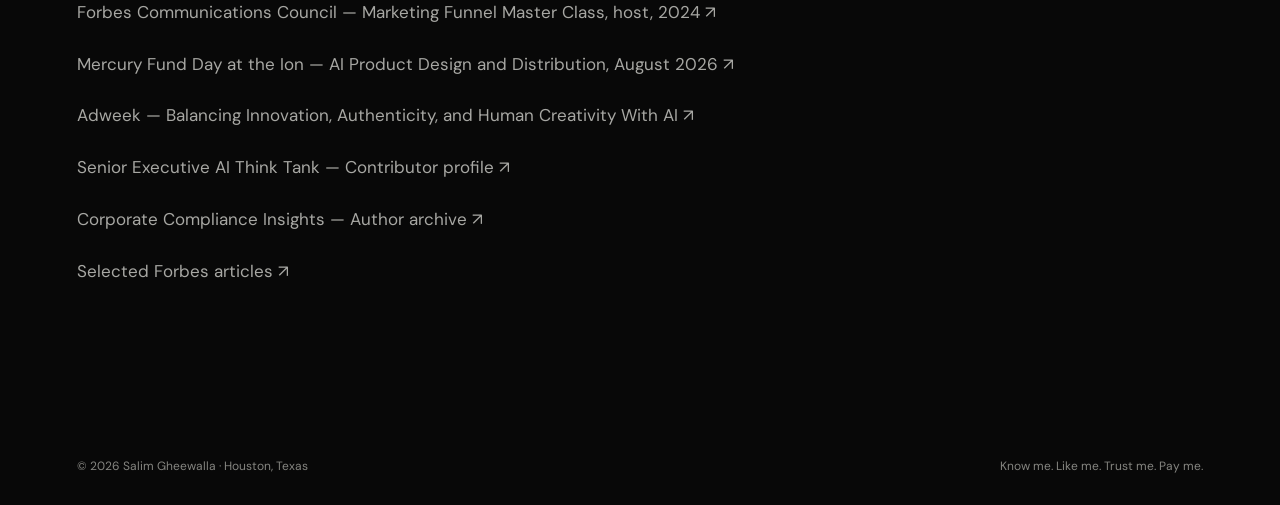
==== commit a490f83d: "Connect personal YouTube identity and improve search context" ====
--- a/press.html
+++ b/press.html
@@ -1,3 +1,3 @@
-<!doctype html><html lang="en"><head><meta charset="utf-8"><meta name="viewport" content="width=device-width,initial-scale=1"><title>Press Kit — Salim Gheewalla</title><meta name="description" content="Salim Gheewalla’s official press kit: professional bios, portraits, speaking topics and selected appearances. Contact Salim for media and speaking."><meta name="theme-color" content="#080808"><meta property="og:title" content="Press Kit — Salim Gheewalla"><meta property="og:description" content="Building companies, brands and communities. Making complicated things easier to understand, experience and trust."><meta property="og:type" content="website"><link rel="icon" href="favicon.svg" type="image/svg+xml"><link rel="preconnect" href="https://fonts.googleapis.com"><link rel="preconnect" href="https://fonts.gstatic.com" crossorigin><link rel="stylesheet" href="https://fonts.googleapis.com/css2?family=Cormorant+Garamond:ital,wght@1,400;1,500&amp;family=DM+Sans:wght@400;450;500;600;700&amp;family=Manrope:wght@400;500;600;700;800&amp;display=swap"><link rel="stylesheet" href="styles.css"><script src="app.js" defer></script><link rel="canonical" href="https://gheewalla.org/press.html"><meta property="og:url" content="https://gheewalla.org/press.html"><meta name="author" content="Salim Gheewalla"><script type="application/ld+json">{"@context": "https://schema.org", "@graph": [{"@type": "Person", "@id": "https://gheewalla.org/#salim-gheewalla", "name": "Salim Gheewalla", "url": "https://gheewalla.org/", "image": "https://gheewalla.org/assets/salim-portrait.jpg", "description": "Houston-based founder, technologist, marketer and community builder. Founder and CEO of utilITise and president of OPEN Houston.", "jobTitle": "Founder and CEO", "worksFor": {"@type": "Organization", "name": "utilITise", "url": "https://utilitise.com/"}, "affiliation": {"@type": "Organization", "name": "OPEN Houston", "url": "https://openhouston.org/"}, "alumniOf": [{"@type": "CollegeOrUniversity", "name": "Texas A&M University"}, {"@type": "CollegeOrUniversity", "name": "University of Houston"}], "sameAs": ["https://www.linkedin.com/in/iamsalim/", "https://www.instagram.com/iamsalimg/", "https://x.com/iamsalimg", "https://councils.forbes.com/profile/Salim-Gheewalla-Founder-CEO-utilITise-%7C-Building-Self-Healing-IT-utilITise/5eeb0ff0-c485-41fe-937b-3cf58fae5410"], "knowsAbout": ["Self-Healing IT", "Artificial Intelligence", "Brand Strategy", "Go-to-Market Strategy", "Technology Partnerships", "Entrepreneurship"]}, {"@type": "AboutPage", "@id": "https://gheewalla.org/press.html#page", "url": "https://gheewalla.org/press.html", "name": "Salim Gheewalla \u2014 Press Kit", "mainEntity": {"@id": "https://gheewalla.org/#salim-gheewalla"}}]}</script><meta property="og:image" content="https://gheewalla.org/assets/salim-portrait-web.jpg"><meta property="og:image:alt" content="Salim Gheewalla, founder and CEO of utilITise"><meta name="twitter:card" content="summary_large_image"><meta name="twitter:site" content="@iamsalimg"></head><body>
+<!doctype html><html lang="en"><head><meta charset="utf-8"><meta name="viewport" content="width=device-width,initial-scale=1"><title>Press Kit — Salim Gheewalla</title><meta name="description" content="Salim Gheewalla’s official press kit: professional bios, portraits, speaking topics and selected appearances. Contact Salim for media and speaking."><meta name="theme-color" content="#080808"><meta property="og:title" content="Press Kit — Salim Gheewalla"><meta property="og:description" content="Building companies, brands and communities. Making complicated things easier to understand, experience and trust."><meta property="og:type" content="website"><link rel="icon" href="favicon.svg" type="image/svg+xml"><link rel="preconnect" href="https://fonts.googleapis.com"><link rel="preconnect" href="https://fonts.gstatic.com" crossorigin><link rel="stylesheet" href="https://fonts.googleapis.com/css2?family=Cormorant+Garamond:ital,wght@1,400;1,500&amp;family=DM+Sans:wght@400;450;500;600;700&amp;family=Manrope:wght@400;500;600;700;800&amp;display=swap"><link rel="stylesheet" href="styles.css?v=20261010-search"><script src="app.js" defer></script><link rel="canonical" href="https://gheewalla.org/press.html"><meta property="og:url" content="https://gheewalla.org/press.html"><meta name="author" content="Salim Gheewalla"><script type="application/ld+json">{"@context": "https://schema.org", "@graph": [{"@type": "Person", "@id": "https://gheewalla.org/#salim-gheewalla", "name": "Salim Gheewalla", "url": "https://gheewalla.org/", "image": "https://gheewalla.org/assets/salim-portrait-web.jpg", "description": "Houston-based founder, technologist, marketer and community builder. Founder and CEO of utilITise and president of OPEN Houston.", "jobTitle": "Founder and CEO", "worksFor": {"@type": "Organization", "name": "utilITise", "url": "https://utilitise.com/"}, "affiliation": {"@type": "Organization", "name": "OPEN Houston", "url": "https://openhouston.org/"}, "alumniOf": [{"@type": "CollegeOrUniversity", "name": "Texas A&M University"}, {"@type": "CollegeOrUniversity", "name": "University of Houston"}], "sameAs": ["https://www.linkedin.com/in/iamsalim/", "https://www.instagram.com/iamsalimg/", "https://x.com/iamsalimg", "https://councils.forbes.com/profile/Salim-Gheewalla-Founder-CEO-utilITise-%7C-Building-Self-Healing-IT-utilITise/5eeb0ff0-c485-41fe-937b-3cf58fae5410", "https://www.youtube.com/@SalimG_IT"], "knowsAbout": ["Self-Healing IT", "Artificial Intelligence", "Brand Strategy", "Go-to-Market Strategy", "Technology Partnerships", "Entrepreneurship", "Cybersecurity", "AI Governance", "IT Operations"]}, {"@type": "AboutPage", "@id": "https://gheewalla.org/press.html#page", "url": "https://gheewalla.org/press.html", "name": "Salim Gheewalla — Press Kit", "mainEntity": {"@id": "https://gheewalla.org/#salim-gheewalla"}, "dateModified": "2026-10-10", "inLanguage": "en-US", "isPartOf": {"@id": "https://gheewalla.org/#website"}}, {"@type": "WebSite", "@id": "https://gheewalla.org/#website", "url": "https://gheewalla.org/", "name": "Salim Gheewalla", "publisher": {"@id": "https://gheewalla.org/#salim-gheewalla"}, "inLanguage": "en-US"}]}</script><meta property="og:image" content="https://gheewalla.org/assets/salim-portrait-web.jpg"><meta property="og:image:alt" content="Salim Gheewalla, founder and CEO of utilITise"><meta name="twitter:card" content="summary_large_image"><meta name="twitter:site" content="@iamsalimg"><meta name="robots" content="index,follow,max-image-preview:large"/><meta name="twitter:creator" content="@iamsalimg"/></head><body>
 <a class="skip" href="#main">Skip to content</a><header class="site-header"><div class="wrap header-inner"><a class="brand" href="index.html" aria-label="Salim Gheewalla home">SALIM GHEEWALLA</a><button class="menu" aria-expanded="false" aria-controls="navigation">Menu</button><nav class="nav" id="navigation" aria-label="Main navigation"><a href="index.html#build">The work</a><a href="index.html#ideas">Ideas</a><a href="index.html#writing">Writing</a><a href="index.html#speaking">Speaking</a><a href="index.html#community">Community</a><a class="nav-contact" href="index.html#contact">Connect ↗</a></nav></div></header>
-<main id="main"><section class="press-hero wrap"><a class="backlink" href="index.html">← Back to the website</a><p class="eyebrow">Media & event resources</p><h1>The story.<br><em>In focus.</em></h1><p>Professional bios, portraits and topics for event organizers, journalists and podcast hosts.</p></section><section class="section"><div class="wrap press-layout"><div><p class="eyebrow">Ready-to-use bios</p><article class="bio"><h3>Short bio</h3><div id="bio-0"><p>Salim Gheewalla is the founder and CEO of utilITise, a technologist, marketer and community builder based in Houston. His work spans self-healing IT, brand strategy and entrepreneurship. He is president of OPEN Houston and writes about technology, business and the relationships that make brands matter.</p></div><button data-copy="bio-0">Copy bio</button></article><article class="bio"><h3>Speaker introduction</h3><div id="bio-1"><p>Salim Gheewalla works at the intersection of technology, brand, community and ideas. He is the founder and CEO of utilITise, where he is building toward the Self-Healing Era of IT. Before founding the company, he spent more than a decade in IT and cybersecurity, leading marketing and alliances through growth, acquisitions and a public-market journey. His brand and go-to-market perspective spans the companies he has worked with throughout his career. Salim is president of OPEN Houston, a Forbes Councils contributor and a guest lecturer at the University of Houston. His nonprofit leadership spans Ismaili sports, arts, communications and civic service. His recurring philosophy: “Know me. Like me. Trust me. Pay me.”</p></div><button data-copy="bio-1">Copy bio</button></article><article class="bio"><h3>Extended bio</h3><div id="bio-2"><p>Salim Gheewalla is a Houston-based founder, technologist, marketer and community builder. As founder and CEO of utilITise, he is working toward a future in which IT systems can detect, diagnose, execute and verify with less day-to-day human intervention. His focus is on making complex technology useful, understandable and trustworthy.</p><p>His founder journey builds on more than a decade in IT and cybersecurity, including marketing and alliances leadership at Computex Technology Solutions and Calian IT & Cyber Solutions. That experience spans partnerships, acquisitions, brand integration and a public-market journey. His broader operating perspective includes restaurants, retail and consulting. He has helped shape brands across technology, retail and professional services.</p><p>Salim serves as president of OPEN Houston and contributes to teaching and academic advisory work at the University of Houston. He is a member and author with Forbes Technology Council and Forbes Communications Council, and a contributor to the Senior Executive AI Think Tank. His speaking includes Adweek × SXSW at ADWEEK House Austin, and he was recognized as a CRN Next-Gen Solution Provider Leader in 2023. His Ismaili nonprofit service includes leading two AKYSB US national sports tournaments and the North American National Sports Tournament as National Project Manager; US communications for the first Golden Jubilee Games in Kenya; digital media for the Golden Jubilee Games in Dubai; artist experience as Deputy Director at the Ismaili Arts Festival in Lisbon; and global marketing and communications for Ismaili CIVIC. He holds an Executive MBA from Texas A&M University’s Mays Business School and a B.S. in Supply Chain & Logistics Management from the University of Houston.</p><p>Across his work, a consistent philosophy connects brand and business: “Know me. Like me. Trust me. Pay me.”</p></div><button data-copy="bio-2">Copy bio</button></article><p id="copy-status" class="status" role="status" aria-live="polite"></p><a class="button" href="assets/salim-gheewalla-bios.txt" download>Download all bios ↓</a><article class="bio"><h3>Speaking topics</h3><p>The Self-Healing Era of IT<br>Intelligent software, beyond the AI label<br>Brand, customer love and earned trust<br>From operator to founder</p><a class="text-link" href="mailto:salim@utilitise.com?subject=Speaking%20or%20media%20inquiry" style="margin-top:25px">Discuss your event ↗</a></article><article class="bio"><h3>Selected media & conversations</h3><p><a href="https://openhouston.org/conference/" target="_blank" rel="noopener">OPEN Houston Conference — scheduled welcome address, October 3, 2026 ↗</a></p><p><a href="https://councils.forbes.com/blog/the-marketing-funnels-dead-so-now-what" target="_blank" rel="noopener">Forbes Communications Council — Marketing Funnel Master Class, host, 2024 ↗</a></p><p><a href="https://iondistrict.com/event/mercury-fund-day-at-the-ion-how-legacy-software-giants-are-going-ai-first/" target="_blank" rel="noopener">Mercury Fund Day at the Ion — AI Product Design and Distribution, August 2026 ↗</a></p><p><a href="https://www.adweek.com/creativity/balancing-innovation-authenticity-and-human-creativity-with-ai/" target="_blank" rel="noopener">Adweek — Balancing Innovation, Authenticity, and Human Creativity With AI ↗</a></p><p><a href="https://seniorexecutive.com/profile/Salim-Gheewalla-Founder-CEO-utilITise/bc32221e-39b7-49a7-a6b3-bee657e8ed30" target="_blank" rel="noopener">Senior Executive AI Think Tank — Contributor profile ↗</a></p><p><a href="https://www.corporatecomplianceinsights.com/author/salim-gheewalla/" target="_blank" rel="noopener">Corporate Compliance Insights — Author archive ↗</a></p><p><a href="index.html#writing">Selected Forbes articles ↗</a></p></article></div><aside class="press-assets" aria-label="Downloadable press assets"><img src="assets/salim-portrait-web.jpg" alt="Professional portrait of Salim Gheewalla"><a class="text-link" href="assets/salim-portrait.jpg" download="Salim-Gheewalla-Portrait.jpg">Download portrait JPG ↓</a><img src="assets/salim-about-web.jpg" alt="Alternate professional portrait of Salim Gheewalla" loading="lazy"><a class="text-link" href="assets/salim-about.jpg" download="Salim-Gheewalla-Alternate.jpg">Download alternate portrait JPG ↓</a><div class="asset-box"><h3>utilITise logo</h3><img src="assets/utilitise-logo.png" alt="utilITise logo" style="background:white;padding:18px"><a class="text-link" href="assets/utilitise-logo.png" download>Download logo PNG ↓</a></div><div class="asset-box"><h3>Media contact</h3><p>For interviews, speaker availability and additional assets:</p><a class="text-link" href="mailto:salim@utilitise.com">salim@utilitise.com</a></div></aside></div></section></main><footer class="footer"><div class="wrap"><span>© 2026 Salim Gheewalla · Houston, Texas</span><span>Know me. Like me. Trust me. Pay me.</span></div></footer></body></html>
+<main id="main"><section class="press-hero wrap"><a class="backlink" href="index.html">← Back to the website</a><p class="eyebrow">Media & event resources</p><h1>The story.<br><em>In focus.</em></h1><p>Professional bios, portraits and topics for event organizers, journalists and podcast hosts.</p></section><section class="section"><div class="wrap press-layout"><div><p class="eyebrow">Ready-to-use bios</p><article class="bio"><h3>Short bio</h3><div id="bio-0"><p>Salim Gheewalla is the founder and CEO of utilITise, a technologist, marketer and community builder based in Houston. His work spans self-healing IT, brand strategy and entrepreneurship. He is president of OPEN Houston and writes about technology, business and the relationships that make brands matter.</p></div><button data-copy="bio-0">Copy bio</button></article><article class="bio"><h3>Speaker introduction</h3><div id="bio-1"><p>Salim Gheewalla works at the intersection of technology, brand, community and ideas. He is the founder and CEO of utilITise, where he is building toward the Self-Healing Era of IT. Before founding the company, he spent more than a decade in IT and cybersecurity, leading marketing and alliances through growth, acquisitions and a public-market journey. His brand and go-to-market perspective spans the companies he has worked with throughout his career. Salim is president of OPEN Houston, a Forbes Councils contributor and a guest lecturer at the University of Houston. His nonprofit leadership spans Ismaili sports, arts, communications and civic service. His recurring philosophy: “Know me. Like me. Trust me. Pay me.”</p></div><button data-copy="bio-1">Copy bio</button></article><article class="bio"><h3>Extended bio</h3><div id="bio-2"><p>Salim Gheewalla is a Houston-based founder, technologist, marketer and community builder. As founder and CEO of utilITise, he is working toward a future in which IT systems can detect, diagnose, execute and verify with less day-to-day human intervention. His focus is on making complex technology useful, understandable and trustworthy.</p><p>His founder journey builds on more than a decade in IT and cybersecurity, including marketing and alliances leadership at Computex Technology Solutions and Calian IT & Cyber Solutions. That experience spans partnerships, acquisitions, brand integration and a public-market journey. His broader operating perspective includes restaurants, retail and consulting. He has helped shape brands across technology, retail and professional services.</p><p>Salim serves as president of OPEN Houston and contributes to teaching and academic advisory work at the University of Houston. He is a member and author with Forbes Technology Council and Forbes Communications Council, and a contributor to the Senior Executive AI Think Tank. His speaking includes Adweek × SXSW at ADWEEK House Austin, and he was recognized as a CRN Next-Gen Solution Provider Leader in 2023. His Ismaili nonprofit service includes leading two AKYSB US national sports tournaments and the North American National Sports Tournament as National Project Manager; US communications for the first Golden Jubilee Games in Kenya; digital media for the Golden Jubilee Games in Dubai; artist experience as Deputy Director at the Ismaili Arts Festival in Lisbon; and global marketing and communications for Ismaili CIVIC. He holds an Executive MBA from Texas A&M University’s Mays Business School and a B.S. in Supply Chain & Logistics Management from the University of Houston.</p><p>Across his work, a consistent philosophy connects brand and business: “Know me. Like me. Trust me. Pay me.”</p></div><button data-copy="bio-2">Copy bio</button></article><p id="copy-status" class="status" role="status" aria-live="polite"></p><a class="button" href="assets/salim-gheewalla-bios.txt" download>Download all bios ↓</a><article class="bio"><h3>Speaking topics</h3><p>The Self-Healing Era of IT<br>Intelligent software, beyond the AI label<br>Brand, customer love and earned trust<br>From operator to founder</p><a class="text-link" href="mailto:salim@utilitise.com?subject=Speaking%20or%20media%20inquiry" style="margin-top:25px">Discuss your event ↗</a></article><article class="bio"><h3>Selected media & conversations</h3><p><a href="https://www.youtube.com/@SalimG_IT" target="_blank" rel="me noopener">Salim Gheewalla on YouTube — Shorts, interviews and founder perspectives ↗</a></p><p><a href="index.html#houston-ai-club-panel">Houston AI Club — AI Governance &amp; Cyber Panel, October 1, 2026 ↗</a></p><p><a href="https://openhouston.org/conference/" target="_blank" rel="noopener">11th Annual OPEN Houston Conference — opening address at POST Houston, October 3, 2026 ↗</a></p><p><a href="https://councils.forbes.com/blog/the-marketing-funnels-dead-so-now-what" target="_blank" rel="noopener">Forbes Communications Council — Marketing Funnel Master Class, host, 2024 ↗</a></p><p><a href="https://iondistrict.com/event/mercury-fund-day-at-the-ion-how-legacy-software-giants-are-going-ai-first/" target="_blank" rel="noopener">Mercury Fund Day at the Ion — AI Product Design and Distribution, August 2026 ↗</a></p><p><a href="https://www.adweek.com/creativity/balancing-innovation-authenticity-and-human-creativity-with-ai/" target="_blank" rel="noopener">Adweek — Balancing Innovation, Authenticity, and Human Creativity With AI ↗</a></p><p><a href="https://seniorexecutive.com/profile/Salim-Gheewalla-Founder-CEO-utilITise/bc32221e-39b7-49a7-a6b3-bee657e8ed30" target="_blank" rel="noopener">Senior Executive AI Think Tank — Contributor profile ↗</a></p><p><a href="https://www.corporatecomplianceinsights.com/author/salim-gheewalla/" target="_blank" rel="noopener">Corporate Compliance Insights — Author archive ↗</a></p><p><a href="index.html#writing">Selected Forbes articles ↗</a></p></article></div><aside class="press-assets" aria-label="Downloadable press assets"><img src="assets/salim-portrait-web.jpg" alt="Professional portrait of Salim Gheewalla"><a class="text-link" href="assets/salim-portrait.jpg" download="Salim-Gheewalla-Portrait.jpg">Download portrait JPG ↓</a><img src="assets/salim-about-web.jpg" alt="Alternate professional portrait of Salim Gheewalla" loading="lazy"><a class="text-link" href="assets/salim-about.jpg" download="Salim-Gheewalla-Alternate.jpg">Download alternate portrait JPG ↓</a><div class="asset-box"><h3>utilITise logo</h3><img src="assets/utilitise-logo.png" alt="utilITise logo" style="background:white;padding:18px"><a class="text-link" href="assets/utilitise-logo.png" download>Download logo PNG ↓</a></div><div class="asset-box"><h3>Media contact</h3><p>For interviews, speaker availability and additional assets:</p><a class="text-link" href="mailto:salim@utilitise.com">salim@utilitise.com</a></div></aside></div></section></main><footer class="footer"><div class="wrap"><span>© 2026 Salim Gheewalla · Houston, Texas</span><span>Know me. Like me. Trust me. Pay me.</span></div></footer></body></html>
--- a/styles.css
+++ b/styles.css
@@ -15,3 +15,39 @@
 /* Transparent white marks and the green founder identity. */
 .hero h1,.hero h1>span{color:#5e947b}.hero-actions>.button{background:var(--club);border-color:var(--club);color:#fff}.hero-actions>.button:hover{background:#285640}.editorial-tape{background:var(--club);color:#f2f2e8}.editorial-tape b{color:#a7c6b3}.founder-lockup img,.company-logo{background:transparent;padding:0}.founder-lockup img{width:205px}.company-logo{max-width:290px}.brand-tile.tmls img{width:145px;height:auto;max-height:65px;max-width:100%}.brand-tile img[src$="knsling-white.png"]{max-height:75px}.brand-tile img[src$="whitefence-white.png"]{width:145px;max-width:100%;height:auto}.brand-tile>div{height:80px}.build-grid{grid-template-columns:1fr}.build-main{padding:48px;align-items:flex-start}.build-main .north-star{margin-top:35px;color:#a6c6b3;font-size:12px}.build-main h3{font-size:clamp(48px,6vw,86px);margin:15px 0 22px;color:#80ae92}.build-main>p:not(.eyebrow){max-width:720px;font-size:19px}.build-side{border-left:0;border-top:1px solid var(--line)}.founder-thesis h3{font-size:clamp(35px,4vw,56px);margin-bottom:35px}.thesis-body{display:grid;grid-template-columns:1fr 1fr;gap:65px}.thesis-body p{margin-bottom:22px}.founder-thesis .thesis-lead{font-size:21px!important;color:#efeee4!important;line-height:1.55}.founder-thesis .thesis-questions{font-size:21px!important;color:#9ab7a4!important;line-height:1.55}.thesis-examples{margin:0 0 25px;padding-left:20px;color:#dddcd2;font-size:18px;line-height:1.6}.thesis-examples li{margin-bottom:16px;padding-left:5px}.founder-thesis .thesis-finish{font:italic 40px/1.2 'Cormorant Garamond',Georgia,serif;color:#8eaf9a!important;margin-top:18px}.service-history{margin-top:65px;padding:45px 0;border-top:1px solid var(--line);display:grid;grid-template-columns:.8fr 1.6fr;gap:55px}.service-heading h3{font-size:38px;line-height:1.15;margin:23px 0}.service-heading>p:last-child{font-size:16px;color:var(--muted);max-width:330px}.service-roles{display:grid;grid-template-columns:1fr 1fr;gap:30px}.service-roles article{padding-top:20px;border-top:1px solid #405747}.service-roles span{font:11px/1.5 monospace;color:#8faf9a}.service-roles h4{font:500 22px/1.3 Manrope,sans-serif;margin:15px 0 12px}.service-roles p{font-size:15px;line-height:1.6;color:#b7b9af}@media(max-width:760px){.founder-lockup img{width:175px}.build-main,.build-side{padding:28px}.build-main>p:not(.eyebrow){font-size:17px}.thesis-body{grid-template-columns:1fr;gap:15px}.founder-thesis .thesis-finish{font-size:35px}.service-history{grid-template-columns:1fr;gap:30px;margin-top:45px}.service-roles{grid-template-columns:1fr;gap:24px}.brand-tile.tmls img{width:125px;max-height:65px}.brand-tile img[src$="knsling-white.png"]{max-height:70px}}
 .build-side p.thesis-finish{font-size:40px;line-height:1.2}@media(max-width:760px){.build-side p.thesis-finish{font-size:35px}}
+
+/* Founder-first editorial layout, September 2026 */
+.founder-first{padding-bottom:44px}.founder-first .section-heading{margin-bottom:32px}.founder-first .build-grid{border:0}.founder-first .build-main{display:grid;grid-template-columns:1fr 1fr;column-gap:55px;padding:40px;border:1px solid var(--line)}.founder-first .company-logo{grid-column:1;grid-row:1 / 4;display:flex;align-items:center;max-width:330px}.founder-first .north-star{grid-column:2}.founder-first .build-main h3{grid-column:2;margin:12px 0 20px}.founder-first .build-main>p:not(.eyebrow){grid-column:2}.founder-first .build-main>.text-link{grid-column:2}.founder-first .principle{grid-column:1 / -1}
+.credibility-strip{padding:24px 0 50px}.credibility-strip .proof-intro{margin-bottom:20px}.credibility-strip .proof-grid{gap:22px}.credibility-strip .proof-grid>a{padding:18px 0;border-bottom:1px solid var(--line)}.credibility-strip .source-label{padding:0;font-size:13px;letter-spacing:.07em;color:#c2cec4}
+.conversations{background:linear-gradient(180deg,#102219 0%,#080808 100%)}.conversation-grid{display:grid;grid-template-columns:repeat(3,minmax(0,1fr));gap:24px}.conversation-card{min-width:0;background:#111713;border:1px solid #334238;display:flex;flex-direction:column;transition:border-color .2s,transform .2s}.conversation-card:hover{border-color:#86aa91;transform:translateY(-4px)}.conversation-image{position:relative;aspect-ratio:16/9;overflow:hidden}.conversation-image img{width:100%;height:100%;object-fit:cover}.play-symbol{position:absolute;bottom:16px;left:16px;width:44px;height:44px;display:grid;place-items:center;background:#173e32;border:1px solid #92ad99;border-radius:50%;color:white;font-size:16px}.runtime{position:absolute;right:12px;bottom:12px;padding:3px 9px;background:#080808d9;color:white;font:13px/1.5 monospace}.conversation-copy{padding:26px;display:flex;flex:1;flex-direction:column}.conversation-copy .eyebrow{font-size:12px;color:#a9c5b2;letter-spacing:.09em}.conversation-copy h3{font-size:26px;line-height:1.2;margin:18px 0}.conversation-copy>p:not(.eyebrow){font-size:16px;color:#adb6af;line-height:1.65}.watch-link{margin-top:auto;padding-top:28px;font-size:14px;color:#dce8df}.swipe-hint{display:none}.ideas .founder-thesis{padding:0 0 55px;border:0;background:transparent}.ideas .idea-grid{border-top:1px solid var(--line);padding-top:45px}.track-record .career{margin-top:0}.track-record .influence{margin-top:65px}.more-writing{margin-top:24px}.more-writing>summary{cursor:pointer;font-size:16px;padding:16px 0;color:#bccbbf}.more-writing>summary:focus-visible{outline:2px solid #92ad99}.section{scroll-margin-top:20px}.conversation-card{scroll-margin-top:110px}
+@media(max-width:900px){.nav{gap:15px}.conversation-grid{gap:16px}.conversation-copy{padding:20px}.conversation-copy h3{font-size:23px}}
+@media(max-width:760px){.founder-first .build-main{display:flex;padding:28px}.founder-first .company-logo{max-width:240px;margin-bottom:30px}.founder-first .build-main h3{margin:16px 0}.credibility-strip .proof-grid{grid-template-columns:1fr;gap:0}.credibility-strip .proof-grid>a{padding:16px 0}.conversation-grid{display:flex;overflow-x:auto;scroll-snap-type:x mandatory;gap:16px;padding:0 2px 20px;scrollbar-color:#5e947b #142018}.conversation-card{flex:0 0 88%;scroll-snap-align:start}.conversation-copy h3{font-size:27px}.conversation-copy{padding:24px}.swipe-hint{display:block;font-size:13px;color:#adc1b3;margin-bottom:18px}.conversations .section-heading{margin-bottom:28px}.ideas .founder-thesis{padding:0 0 35px}.track-record .influence{margin-top:40px}.nav{gap:22px}}
+@media(prefers-reduced-motion:reduce){.conversation-card{transition:none}.conversation-card:hover{transform:none}}
+
+.credibility-strip .proof-grid>a{display:block}.ideas .founder-thesis h2{font-size:clamp(35px,4vw,56px);margin-bottom:35px}.section{scroll-margin-top:85px}
+
+/* Compact editorial event gallery. */
+.event-gallery{display:grid;grid-template-columns:repeat(3,minmax(0,1fr));gap:22px;margin-bottom:20px}
+.event-gallery .field-photo{overflow:hidden;background:#121613;border:1px solid #303c33;border-radius:4px;scroll-margin-top:110px;transition:border-color .2s}
+.event-gallery .field-photo:hover{border-color:#78937f}
+.event-gallery .field-photo figure{height:100%;display:flex;flex-direction:column}
+.event-gallery .field-photo img{display:block;width:100%;height:auto;aspect-ratio:16/10;object-fit:cover;object-position:center;filter:saturate(.78)}
+.event-gallery #houston-ai-club-panel img{object-position:center 78%}
+.event-gallery #manufacturing-panel img{object-position:center 47%}
+.event-gallery .field-photo figcaption{padding:20px 20px 18px;display:flex;flex-direction:column;flex:1}
+.event-gallery .field-photo figcaption>span{font-size:10px;letter-spacing:.09em;color:#9caf9f;margin:0 0 12px}
+.event-gallery .field-photo h3{font-size:22px;line-height:1.25;margin:0 0 18px;letter-spacing:-.02em;color:#f0eee5}
+.event-gallery .field-photo figcaption>p{font-size:13px;color:#adb8ae;margin:auto 0 0;line-height:1.5}
+.event-gallery+.photo-credit{font-size:11px;line-height:1.6;max-width:780px;margin-bottom:38px}
+@media(max-width:760px){.event-gallery{grid-template-columns:1fr;gap:20px}.event-gallery .field-photo img{aspect-ratio:16/9;max-height:240px}.event-gallery .field-photo figcaption{padding:18px}.event-gallery .field-photo h3{font-size:22px;margin-bottom:12px}}
+@media(prefers-reduced-motion:reduce){.event-gallery .field-photo{transition:none}}
+
+.conference-moment{margin:0;align-self:start;scroll-margin-top:110px}.conference-moment img{display:block;width:100%;height:auto;border:1px solid #354338;border-radius:4px}.conference-moment figcaption{font:11px/1.8 monospace;color:#aebcaf;margin-top:15px;letter-spacing:.04em}.conference-moment blockquote{font:italic 32px/1.3 'Cormorant Garamond',Georgia,serif;color:#a3bea9;margin:28px 0 0;padding-top:25px;border-top:1px solid var(--line)}@media(max-width:760px){.conference-moment{margin-bottom:35px}.conference-moment blockquote{font-size:28px}}
+
+/* Search-friendly context and personal channel */
+.channel-follow{display:flex;align-items:center;justify-content:space-between;gap:32px;padding-top:32px;margin-top:36px;border-top:1px solid var(--line,#30332e)}
+.channel-follow h3{font-size:27px;margin:8px 0 12px}.channel-follow p{max-width:600px}.channel-follow .button{flex-shrink:0}
+.answer-grid{display:grid;grid-template-columns:1fr 1fr;gap:0 40px}.answer-grid .topic p{max-width:640px}.answer-grid a{text-decoration:underline;text-underline-offset:3px}
+.connect-grid{grid-template-columns:repeat(4,minmax(0,1fr))}
+@media(max-width:1000px){.connect-grid{grid-template-columns:repeat(2,minmax(0,1fr))}}
+@media(max-width:760px){.channel-follow{align-items:flex-start;flex-direction:column}.answer-grid,.connect-grid{grid-template-columns:1fr}}
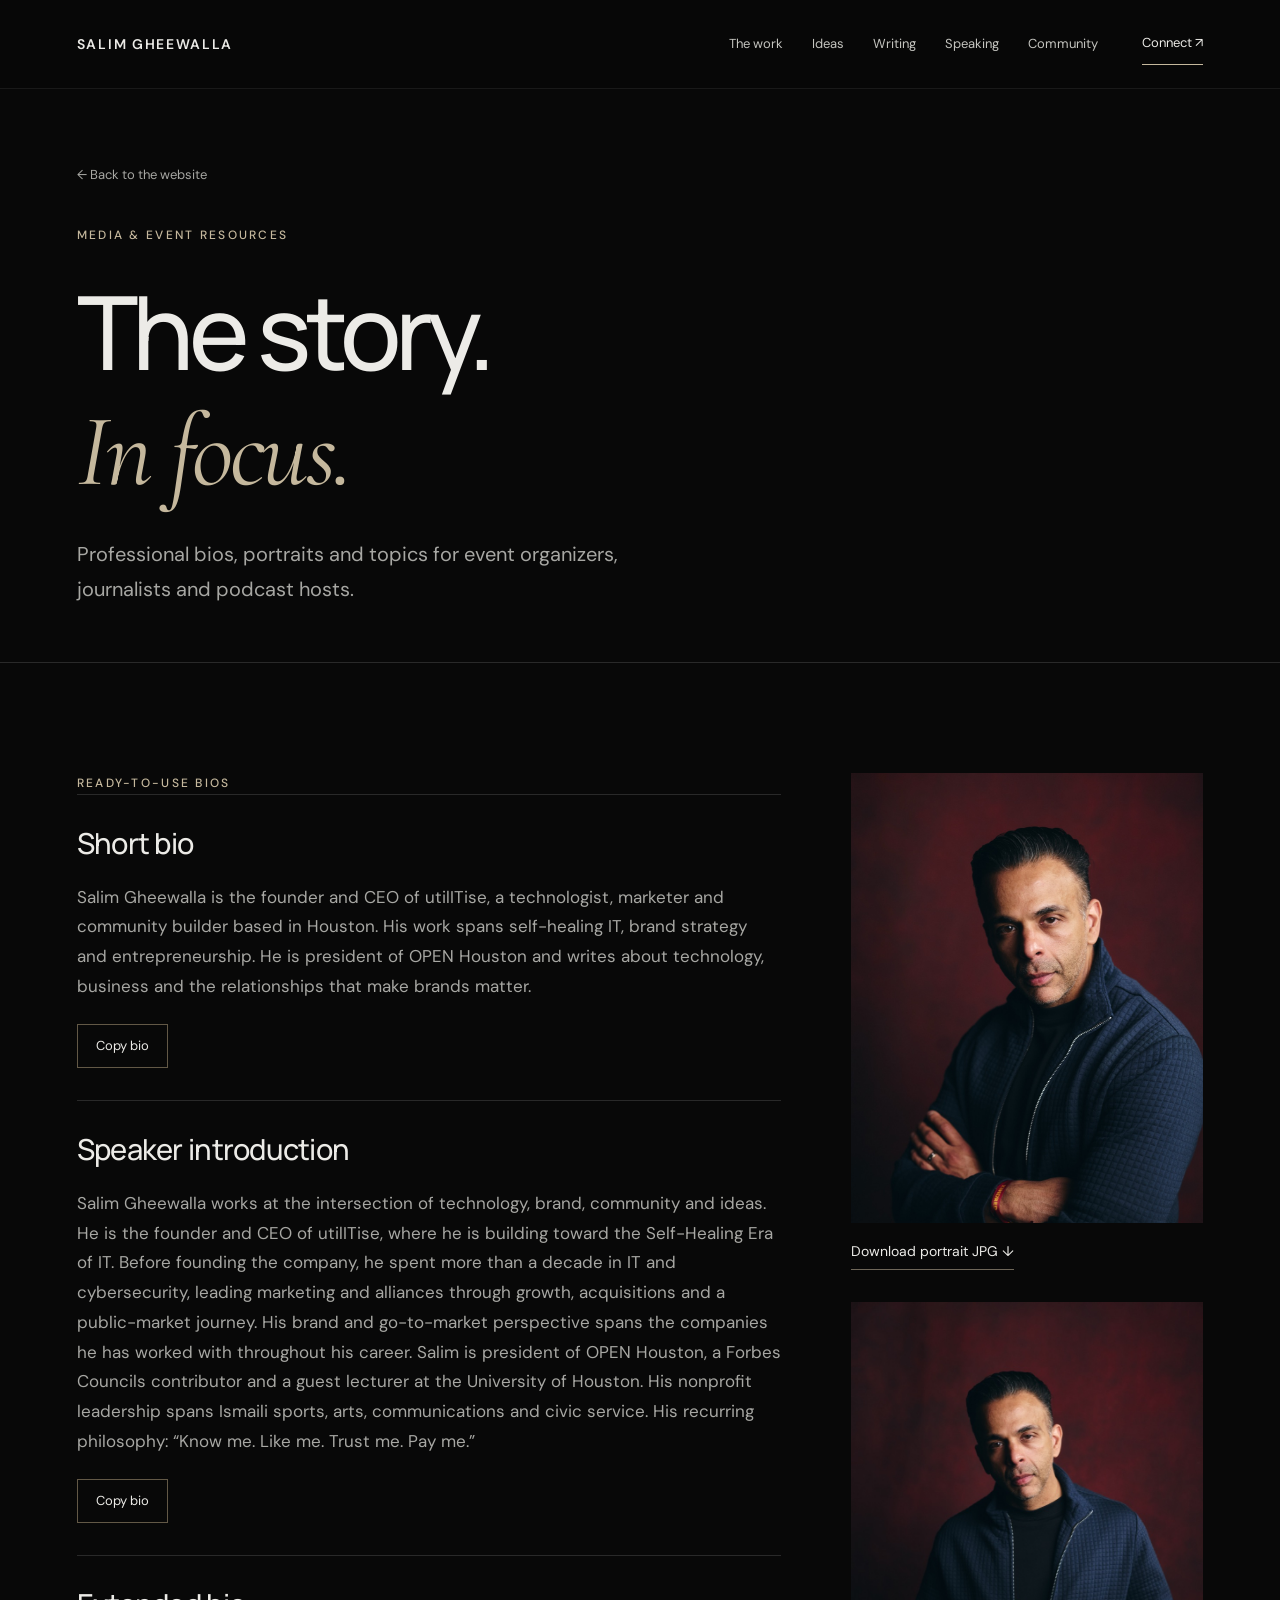
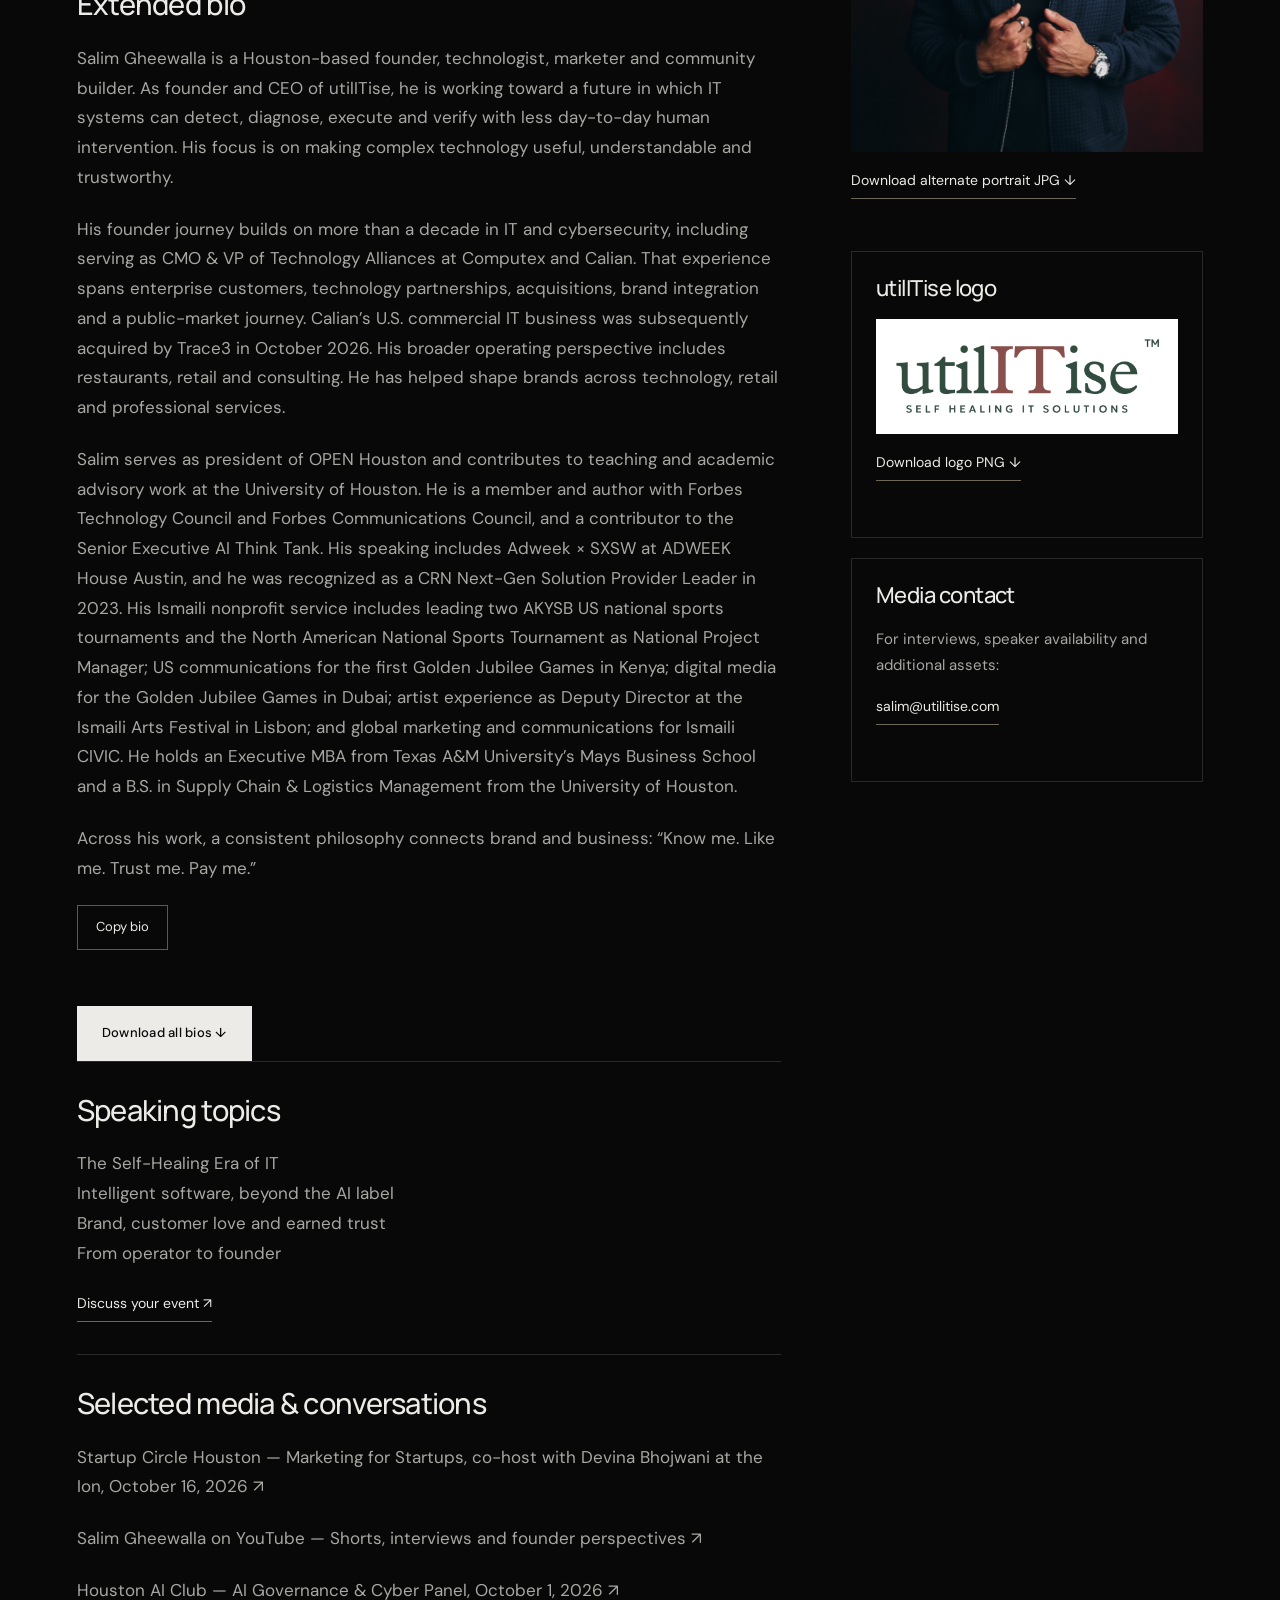
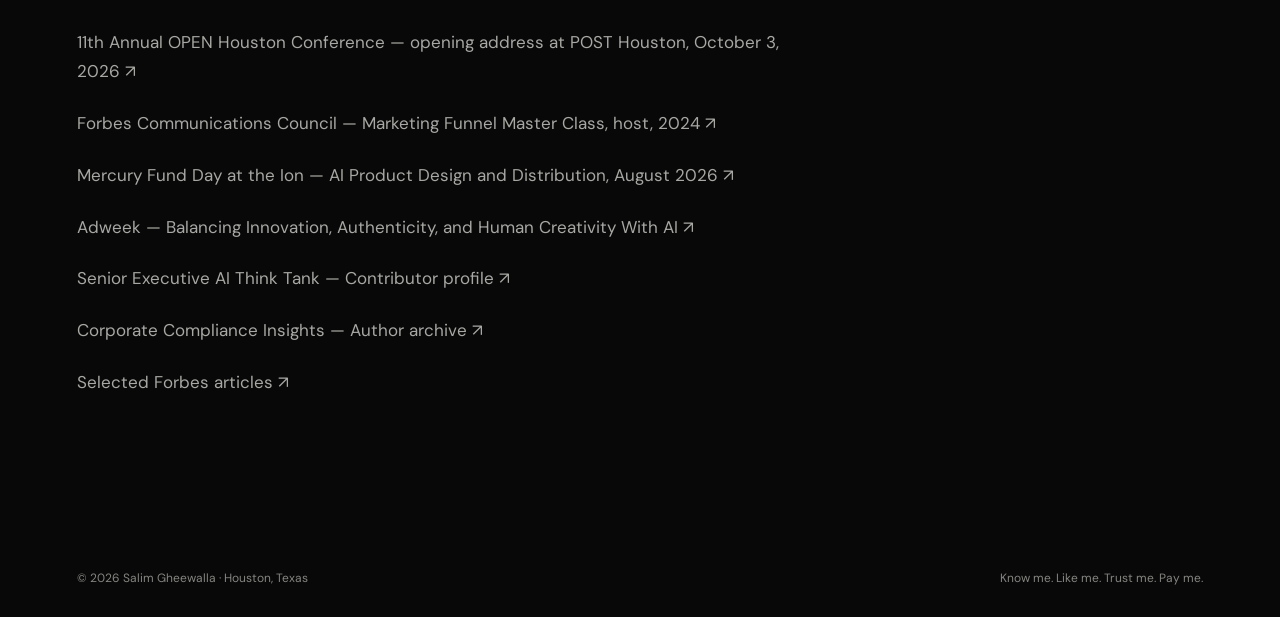
==== commit 11e847a3: "Update operating story and add Startup Circle speaking engagement" ====
--- a/press.html
+++ b/press.html
@@ -1,3 +1,3 @@
-<!doctype html><html lang="en"><head><meta charset="utf-8"><meta name="viewport" content="width=device-width,initial-scale=1"><title>Press Kit — Salim Gheewalla</title><meta name="description" content="Salim Gheewalla’s official press kit: professional bios, portraits, speaking topics and selected appearances. Contact Salim for media and speaking."><meta name="theme-color" content="#080808"><meta property="og:title" content="Press Kit — Salim Gheewalla"><meta property="og:description" content="Building companies, brands and communities. Making complicated things easier to understand, experience and trust."><meta property="og:type" content="website"><link rel="icon" href="favicon.svg" type="image/svg+xml"><link rel="preconnect" href="https://fonts.googleapis.com"><link rel="preconnect" href="https://fonts.gstatic.com" crossorigin><link rel="stylesheet" href="https://fonts.googleapis.com/css2?family=Cormorant+Garamond:ital,wght@1,400;1,500&amp;family=DM+Sans:wght@400;450;500;600;700&amp;family=Manrope:wght@400;500;600;700;800&amp;display=swap"><link rel="stylesheet" href="styles.css?v=20261010-search"><script src="app.js" defer></script><link rel="canonical" href="https://gheewalla.org/press.html"><meta property="og:url" content="https://gheewalla.org/press.html"><meta name="author" content="Salim Gheewalla"><script type="application/ld+json">{"@context": "https://schema.org", "@graph": [{"@type": "Person", "@id": "https://gheewalla.org/#salim-gheewalla", "name": "Salim Gheewalla", "url": "https://gheewalla.org/", "image": "https://gheewalla.org/assets/salim-portrait-web.jpg", "description": "Houston-based founder, technologist, marketer and community builder. Founder and CEO of utilITise and president of OPEN Houston.", "jobTitle": "Founder and CEO", "worksFor": {"@type": "Organization", "name": "utilITise", "url": "https://utilitise.com/"}, "affiliation": {"@type": "Organization", "name": "OPEN Houston", "url": "https://openhouston.org/"}, "alumniOf": [{"@type": "CollegeOrUniversity", "name": "Texas A&M University"}, {"@type": "CollegeOrUniversity", "name": "University of Houston"}], "sameAs": ["https://www.linkedin.com/in/iamsalim/", "https://www.instagram.com/iamsalimg/", "https://x.com/iamsalimg", "https://councils.forbes.com/profile/Salim-Gheewalla-Founder-CEO-utilITise-%7C-Building-Self-Healing-IT-utilITise/5eeb0ff0-c485-41fe-937b-3cf58fae5410", "https://www.youtube.com/@SalimG_IT"], "knowsAbout": ["Self-Healing IT", "Artificial Intelligence", "Brand Strategy", "Go-to-Market Strategy", "Technology Partnerships", "Entrepreneurship", "Cybersecurity", "AI Governance", "IT Operations"]}, {"@type": "AboutPage", "@id": "https://gheewalla.org/press.html#page", "url": "https://gheewalla.org/press.html", "name": "Salim Gheewalla — Press Kit", "mainEntity": {"@id": "https://gheewalla.org/#salim-gheewalla"}, "dateModified": "2026-10-10", "inLanguage": "en-US", "isPartOf": {"@id": "https://gheewalla.org/#website"}}, {"@type": "WebSite", "@id": "https://gheewalla.org/#website", "url": "https://gheewalla.org/", "name": "Salim Gheewalla", "publisher": {"@id": "https://gheewalla.org/#salim-gheewalla"}, "inLanguage": "en-US"}]}</script><meta property="og:image" content="https://gheewalla.org/assets/salim-portrait-web.jpg"><meta property="og:image:alt" content="Salim Gheewalla, founder and CEO of utilITise"><meta name="twitter:card" content="summary_large_image"><meta name="twitter:site" content="@iamsalimg"><meta name="robots" content="index,follow,max-image-preview:large"/><meta name="twitter:creator" content="@iamsalimg"/></head><body>
+<!doctype html><html lang="en"><head><meta charset="utf-8"><meta name="viewport" content="width=device-width,initial-scale=1"><title>Press Kit — Salim Gheewalla</title><meta name="description" content="Salim Gheewalla’s official press kit: professional bios, portraits, speaking topics and selected appearances. Contact Salim for media and speaking."><meta name="theme-color" content="#080808"><meta property="og:title" content="Press Kit — Salim Gheewalla"><meta property="og:description" content="Building companies, brands and communities. Making complicated things easier to understand, experience and trust."><meta property="og:type" content="website"><link rel="icon" href="favicon.svg" type="image/svg+xml"><link rel="preconnect" href="https://fonts.googleapis.com"><link rel="preconnect" href="https://fonts.gstatic.com" crossorigin><link rel="stylesheet" href="https://fonts.googleapis.com/css2?family=Cormorant+Garamond:ital,wght@1,400;1,500&amp;family=DM+Sans:wght@400;450;500;600;700&amp;family=Manrope:wght@400;500;600;700;800&amp;display=swap"><link rel="stylesheet" href="styles.css?v=20261010-search"><script src="app.js" defer></script><link rel="canonical" href="https://gheewalla.org/press.html"><meta property="og:url" content="https://gheewalla.org/press.html"><meta name="author" content="Salim Gheewalla"><script type="application/ld+json">{"@context": "https://schema.org", "@graph": [{"@type": "Person", "@id": "https://gheewalla.org/#salim-gheewalla", "name": "Salim Gheewalla", "url": "https://gheewalla.org/", "image": "https://gheewalla.org/assets/salim-portrait-web.jpg", "description": "Houston-based founder, technologist, marketer and community builder. Founder and CEO of utilITise and president of OPEN Houston.", "jobTitle": "Founder and CEO", "worksFor": {"@type": "Organization", "name": "utilITise", "url": "https://utilitise.com/"}, "affiliation": {"@type": "Organization", "name": "OPEN Houston", "url": "https://openhouston.org/"}, "alumniOf": [{"@type": "CollegeOrUniversity", "name": "Texas A&M University"}, {"@type": "CollegeOrUniversity", "name": "University of Houston"}], "sameAs": ["https://www.linkedin.com/in/iamsalim/", "https://www.instagram.com/iamsalimg/", "https://x.com/iamsalimg", "https://councils.forbes.com/profile/Salim-Gheewalla-Founder-CEO-utilITise-%7C-Building-Self-Healing-IT-utilITise/5eeb0ff0-c485-41fe-937b-3cf58fae5410", "https://www.youtube.com/@SalimG_IT"], "knowsAbout": ["Self-Healing IT", "Artificial Intelligence", "Brand Strategy", "Go-to-Market Strategy", "Technology Partnerships", "Entrepreneurship", "Cybersecurity", "AI Governance", "IT Operations"]}, {"@type": "AboutPage", "@id": "https://gheewalla.org/press.html#page", "url": "https://gheewalla.org/press.html", "name": "Salim Gheewalla — Press Kit", "mainEntity": {"@id": "https://gheewalla.org/#salim-gheewalla"}, "dateModified": "2026-10-22", "inLanguage": "en-US", "isPartOf": {"@id": "https://gheewalla.org/#website"}}, {"@type": "WebSite", "@id": "https://gheewalla.org/#website", "url": "https://gheewalla.org/", "name": "Salim Gheewalla", "publisher": {"@id": "https://gheewalla.org/#salim-gheewalla"}, "inLanguage": "en-US"}]}</script><meta property="og:image" content="https://gheewalla.org/assets/salim-portrait-web.jpg"><meta property="og:image:alt" content="Salim Gheewalla, founder and CEO of utilITise"><meta name="twitter:card" content="summary_large_image"><meta name="twitter:site" content="@iamsalimg"><meta name="robots" content="index,follow,max-image-preview:large"/><meta name="twitter:creator" content="@iamsalimg"/></head><body>
 <a class="skip" href="#main">Skip to content</a><header class="site-header"><div class="wrap header-inner"><a class="brand" href="index.html" aria-label="Salim Gheewalla home">SALIM GHEEWALLA</a><button class="menu" aria-expanded="false" aria-controls="navigation">Menu</button><nav class="nav" id="navigation" aria-label="Main navigation"><a href="index.html#build">The work</a><a href="index.html#ideas">Ideas</a><a href="index.html#writing">Writing</a><a href="index.html#speaking">Speaking</a><a href="index.html#community">Community</a><a class="nav-contact" href="index.html#contact">Connect ↗</a></nav></div></header>
-<main id="main"><section class="press-hero wrap"><a class="backlink" href="index.html">← Back to the website</a><p class="eyebrow">Media & event resources</p><h1>The story.<br><em>In focus.</em></h1><p>Professional bios, portraits and topics for event organizers, journalists and podcast hosts.</p></section><section class="section"><div class="wrap press-layout"><div><p class="eyebrow">Ready-to-use bios</p><article class="bio"><h3>Short bio</h3><div id="bio-0"><p>Salim Gheewalla is the founder and CEO of utilITise, a technologist, marketer and community builder based in Houston. His work spans self-healing IT, brand strategy and entrepreneurship. He is president of OPEN Houston and writes about technology, business and the relationships that make brands matter.</p></div><button data-copy="bio-0">Copy bio</button></article><article class="bio"><h3>Speaker introduction</h3><div id="bio-1"><p>Salim Gheewalla works at the intersection of technology, brand, community and ideas. He is the founder and CEO of utilITise, where he is building toward the Self-Healing Era of IT. Before founding the company, he spent more than a decade in IT and cybersecurity, leading marketing and alliances through growth, acquisitions and a public-market journey. His brand and go-to-market perspective spans the companies he has worked with throughout his career. Salim is president of OPEN Houston, a Forbes Councils contributor and a guest lecturer at the University of Houston. His nonprofit leadership spans Ismaili sports, arts, communications and civic service. His recurring philosophy: “Know me. Like me. Trust me. Pay me.”</p></div><button data-copy="bio-1">Copy bio</button></article><article class="bio"><h3>Extended bio</h3><div id="bio-2"><p>Salim Gheewalla is a Houston-based founder, technologist, marketer and community builder. As founder and CEO of utilITise, he is working toward a future in which IT systems can detect, diagnose, execute and verify with less day-to-day human intervention. His focus is on making complex technology useful, understandable and trustworthy.</p><p>His founder journey builds on more than a decade in IT and cybersecurity, including marketing and alliances leadership at Computex Technology Solutions and Calian IT & Cyber Solutions. That experience spans partnerships, acquisitions, brand integration and a public-market journey. His broader operating perspective includes restaurants, retail and consulting. He has helped shape brands across technology, retail and professional services.</p><p>Salim serves as president of OPEN Houston and contributes to teaching and academic advisory work at the University of Houston. He is a member and author with Forbes Technology Council and Forbes Communications Council, and a contributor to the Senior Executive AI Think Tank. His speaking includes Adweek × SXSW at ADWEEK House Austin, and he was recognized as a CRN Next-Gen Solution Provider Leader in 2023. His Ismaili nonprofit service includes leading two AKYSB US national sports tournaments and the North American National Sports Tournament as National Project Manager; US communications for the first Golden Jubilee Games in Kenya; digital media for the Golden Jubilee Games in Dubai; artist experience as Deputy Director at the Ismaili Arts Festival in Lisbon; and global marketing and communications for Ismaili CIVIC. He holds an Executive MBA from Texas A&M University’s Mays Business School and a B.S. in Supply Chain & Logistics Management from the University of Houston.</p><p>Across his work, a consistent philosophy connects brand and business: “Know me. Like me. Trust me. Pay me.”</p></div><button data-copy="bio-2">Copy bio</button></article><p id="copy-status" class="status" role="status" aria-live="polite"></p><a class="button" href="assets/salim-gheewalla-bios.txt" download>Download all bios ↓</a><article class="bio"><h3>Speaking topics</h3><p>The Self-Healing Era of IT<br>Intelligent software, beyond the AI label<br>Brand, customer love and earned trust<br>From operator to founder</p><a class="text-link" href="mailto:salim@utilitise.com?subject=Speaking%20or%20media%20inquiry" style="margin-top:25px">Discuss your event ↗</a></article><article class="bio"><h3>Selected media & conversations</h3><p><a href="https://www.youtube.com/@SalimG_IT" target="_blank" rel="me noopener">Salim Gheewalla on YouTube — Shorts, interviews and founder perspectives ↗</a></p><p><a href="index.html#houston-ai-club-panel">Houston AI Club — AI Governance &amp; Cyber Panel, October 1, 2026 ↗</a></p><p><a href="https://openhouston.org/conference/" target="_blank" rel="noopener">11th Annual OPEN Houston Conference — opening address at POST Houston, October 3, 2026 ↗</a></p><p><a href="https://councils.forbes.com/blog/the-marketing-funnels-dead-so-now-what" target="_blank" rel="noopener">Forbes Communications Council — Marketing Funnel Master Class, host, 2024 ↗</a></p><p><a href="https://iondistrict.com/event/mercury-fund-day-at-the-ion-how-legacy-software-giants-are-going-ai-first/" target="_blank" rel="noopener">Mercury Fund Day at the Ion — AI Product Design and Distribution, August 2026 ↗</a></p><p><a href="https://www.adweek.com/creativity/balancing-innovation-authenticity-and-human-creativity-with-ai/" target="_blank" rel="noopener">Adweek — Balancing Innovation, Authenticity, and Human Creativity With AI ↗</a></p><p><a href="https://seniorexecutive.com/profile/Salim-Gheewalla-Founder-CEO-utilITise/bc32221e-39b7-49a7-a6b3-bee657e8ed30" target="_blank" rel="noopener">Senior Executive AI Think Tank — Contributor profile ↗</a></p><p><a href="https://www.corporatecomplianceinsights.com/author/salim-gheewalla/" target="_blank" rel="noopener">Corporate Compliance Insights — Author archive ↗</a></p><p><a href="index.html#writing">Selected Forbes articles ↗</a></p></article></div><aside class="press-assets" aria-label="Downloadable press assets"><img src="assets/salim-portrait-web.jpg" alt="Professional portrait of Salim Gheewalla"><a class="text-link" href="assets/salim-portrait.jpg" download="Salim-Gheewalla-Portrait.jpg">Download portrait JPG ↓</a><img src="assets/salim-about-web.jpg" alt="Alternate professional portrait of Salim Gheewalla" loading="lazy"><a class="text-link" href="assets/salim-about.jpg" download="Salim-Gheewalla-Alternate.jpg">Download alternate portrait JPG ↓</a><div class="asset-box"><h3>utilITise logo</h3><img src="assets/utilitise-logo.png" alt="utilITise logo" style="background:white;padding:18px"><a class="text-link" href="assets/utilitise-logo.png" download>Download logo PNG ↓</a></div><div class="asset-box"><h3>Media contact</h3><p>For interviews, speaker availability and additional assets:</p><a class="text-link" href="mailto:salim@utilitise.com">salim@utilitise.com</a></div></aside></div></section></main><footer class="footer"><div class="wrap"><span>© 2026 Salim Gheewalla · Houston, Texas</span><span>Know me. Like me. Trust me. Pay me.</span></div></footer></body></html>
+<main id="main"><section class="press-hero wrap"><a class="backlink" href="index.html">← Back to the website</a><p class="eyebrow">Media & event resources</p><h1>The story.<br><em>In focus.</em></h1><p>Professional bios, portraits and topics for event organizers, journalists and podcast hosts.</p></section><section class="section"><div class="wrap press-layout"><div><p class="eyebrow">Ready-to-use bios</p><article class="bio"><h3>Short bio</h3><div id="bio-0"><p>Salim Gheewalla is the founder and CEO of utilITise, a technologist, marketer and community builder based in Houston. His work spans self-healing IT, brand strategy and entrepreneurship. He is president of OPEN Houston and writes about technology, business and the relationships that make brands matter.</p></div><button data-copy="bio-0">Copy bio</button></article><article class="bio"><h3>Speaker introduction</h3><div id="bio-1"><p>Salim Gheewalla works at the intersection of technology, brand, community and ideas. He is the founder and CEO of utilITise, where he is building toward the Self-Healing Era of IT. Before founding the company, he spent more than a decade in IT and cybersecurity, leading marketing and alliances through growth, acquisitions and a public-market journey. His brand and go-to-market perspective spans the companies he has worked with throughout his career. Salim is president of OPEN Houston, a Forbes Councils contributor and a guest lecturer at the University of Houston. His nonprofit leadership spans Ismaili sports, arts, communications and civic service. His recurring philosophy: “Know me. Like me. Trust me. Pay me.”</p></div><button data-copy="bio-1">Copy bio</button></article><article class="bio"><h3>Extended bio</h3><div id="bio-2"><p>Salim Gheewalla is a Houston-based founder, technologist, marketer and community builder. As founder and CEO of utilITise, he is working toward a future in which IT systems can detect, diagnose, execute and verify with less day-to-day human intervention. His focus is on making complex technology useful, understandable and trustworthy.</p><p>His founder journey builds on more than a decade in IT and cybersecurity, including serving as CMO & VP of Technology Alliances at Computex and Calian. That experience spans enterprise customers, technology partnerships, acquisitions, brand integration and a public-market journey. Calian’s U.S. commercial IT business was subsequently acquired by Trace3 in October 2026. His broader operating perspective includes restaurants, retail and consulting. He has helped shape brands across technology, retail and professional services.</p><p>Salim serves as president of OPEN Houston and contributes to teaching and academic advisory work at the University of Houston. He is a member and author with Forbes Technology Council and Forbes Communications Council, and a contributor to the Senior Executive AI Think Tank. His speaking includes Adweek × SXSW at ADWEEK House Austin, and he was recognized as a CRN Next-Gen Solution Provider Leader in 2023. His Ismaili nonprofit service includes leading two AKYSB US national sports tournaments and the North American National Sports Tournament as National Project Manager; US communications for the first Golden Jubilee Games in Kenya; digital media for the Golden Jubilee Games in Dubai; artist experience as Deputy Director at the Ismaili Arts Festival in Lisbon; and global marketing and communications for Ismaili CIVIC. He holds an Executive MBA from Texas A&M University’s Mays Business School and a B.S. in Supply Chain & Logistics Management from the University of Houston.</p><p>Across his work, a consistent philosophy connects brand and business: “Know me. Like me. Trust me. Pay me.”</p></div><button data-copy="bio-2">Copy bio</button></article><p id="copy-status" class="status" role="status" aria-live="polite"></p><a class="button" href="assets/salim-gheewalla-bios.txt" download>Download all bios ↓</a><article class="bio"><h3>Speaking topics</h3><p>The Self-Healing Era of IT<br>Intelligent software, beyond the AI label<br>Brand, customer love and earned trust<br>From operator to founder</p><a class="text-link" href="mailto:salim@utilitise.com?subject=Speaking%20or%20media%20inquiry" style="margin-top:25px">Discuss your event ↗</a></article><article class="bio"><h3>Selected media & conversations</h3><p><a href="index.html#startup-circle">Startup Circle Houston — Marketing for Startups, co-host with Devina Bhojwani at the Ion, October 16, 2026 ↗</a></p><p><a href="https://www.youtube.com/@SalimG_IT" target="_blank" rel="me noopener">Salim Gheewalla on YouTube — Shorts, interviews and founder perspectives ↗</a></p><p><a href="index.html#houston-ai-club-panel">Houston AI Club — AI Governance &amp; Cyber Panel, October 1, 2026 ↗</a></p><p><a href="https://openhouston.org/conference/" target="_blank" rel="noopener">11th Annual OPEN Houston Conference — opening address at POST Houston, October 3, 2026 ↗</a></p><p><a href="https://councils.forbes.com/blog/the-marketing-funnels-dead-so-now-what" target="_blank" rel="noopener">Forbes Communications Council — Marketing Funnel Master Class, host, 2024 ↗</a></p><p><a href="https://iondistrict.com/event/mercury-fund-day-at-the-ion-how-legacy-software-giants-are-going-ai-first/" target="_blank" rel="noopener">Mercury Fund Day at the Ion — AI Product Design and Distribution, August 2026 ↗</a></p><p><a href="https://www.adweek.com/creativity/balancing-innovation-authenticity-and-human-creativity-with-ai/" target="_blank" rel="noopener">Adweek — Balancing Innovation, Authenticity, and Human Creativity With AI ↗</a></p><p><a href="https://seniorexecutive.com/profile/Salim-Gheewalla-Founder-CEO-utilITise/bc32221e-39b7-49a7-a6b3-bee657e8ed30" target="_blank" rel="noopener">Senior Executive AI Think Tank — Contributor profile ↗</a></p><p><a href="https://www.corporatecomplianceinsights.com/author/salim-gheewalla/" target="_blank" rel="noopener">Corporate Compliance Insights — Author archive ↗</a></p><p><a href="index.html#writing">Selected Forbes articles ↗</a></p></article></div><aside class="press-assets" aria-label="Downloadable press assets"><img src="assets/salim-portrait-web.jpg" alt="Professional portrait of Salim Gheewalla"><a class="text-link" href="assets/salim-portrait.jpg" download="Salim-Gheewalla-Portrait.jpg">Download portrait JPG ↓</a><img src="assets/salim-about-web.jpg" alt="Alternate professional portrait of Salim Gheewalla" loading="lazy"><a class="text-link" href="assets/salim-about.jpg" download="Salim-Gheewalla-Alternate.jpg">Download alternate portrait JPG ↓</a><div class="asset-box"><h3>utilITise logo</h3><img src="assets/utilitise-logo.png" alt="utilITise logo" style="background:white;padding:18px"><a class="text-link" href="assets/utilitise-logo.png" download>Download logo PNG ↓</a></div><div class="asset-box"><h3>Media contact</h3><p>For interviews, speaker availability and additional assets:</p><a class="text-link" href="mailto:salim@utilitise.com">salim@utilitise.com</a></div></aside></div></section></main><footer class="footer"><div class="wrap"><span>© 2026 Salim Gheewalla · Houston, Texas</span><span>Know me. Like me. Trust me. Pay me.</span></div></footer></body></html>
--- a/styles.css
+++ b/styles.css
@@ -51,3 +51,10 @@
 .connect-grid{grid-template-columns:repeat(4,minmax(0,1fr))}
 @media(max-width:1000px){.connect-grid{grid-template-columns:repeat(2,minmax(0,1fr))}}
 @media(max-width:760px){.channel-follow{align-items:flex-start;flex-direction:column}.answer-grid,.connect-grid{grid-template-columns:1fr}}
+
+/* Keep the square headshot aligned at the top without cropping the face. */
+.hero-image img{object-position:50% 0%}
+
+/* Feather the portrait into the surrounding black, eliminating its hard edge. */
+.hero-image{-webkit-mask-image:linear-gradient(to right,transparent 0%,rgba(0,0,0,.12) 10%,rgba(0,0,0,.55) 23%,#000 43%);mask-image:linear-gradient(to right,transparent 0%,rgba(0,0,0,.12) 10%,rgba(0,0,0,.55) 23%,#000 43%)}
+@media(max-width:760px){.hero-image{-webkit-mask-image:linear-gradient(to right,transparent 0%,rgba(0,0,0,.65) 7%,#000 19%);mask-image:linear-gradient(to right,transparent 0%,rgba(0,0,0,.65) 7%,#000 19%)}}
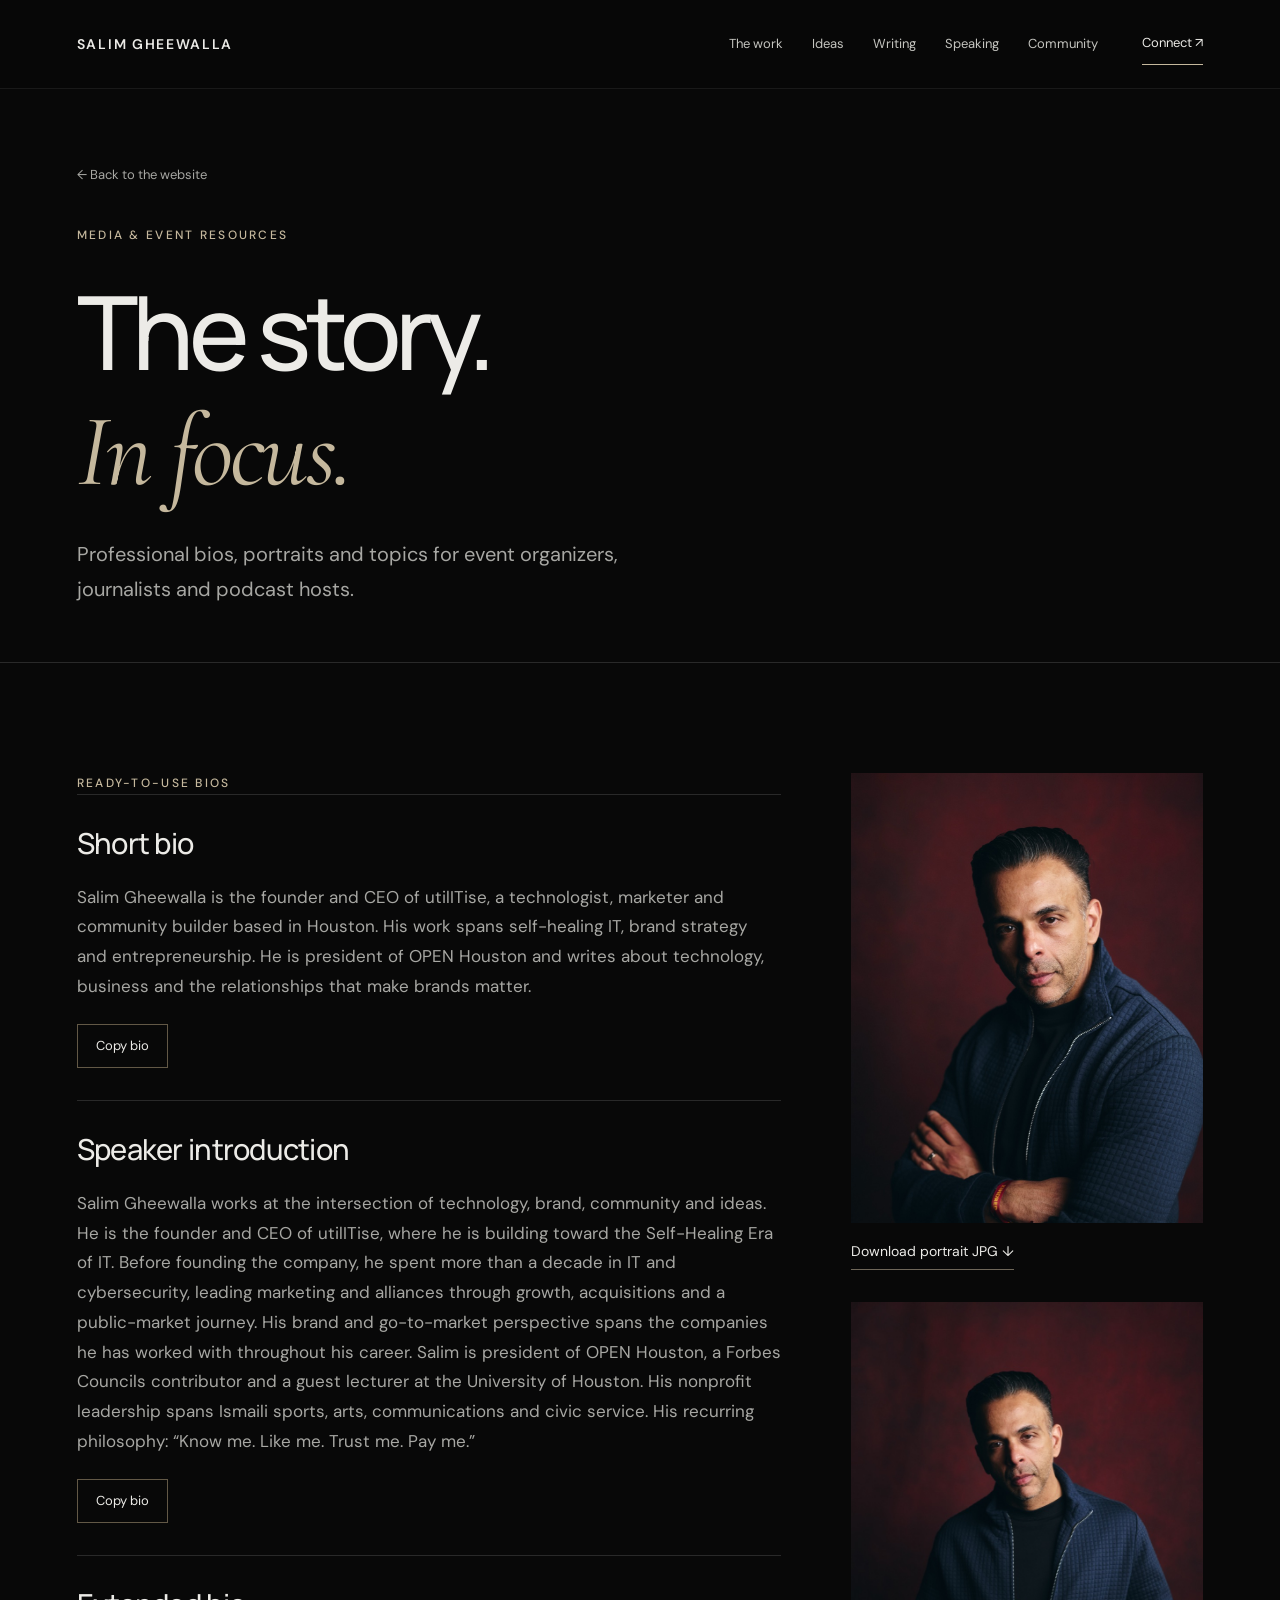
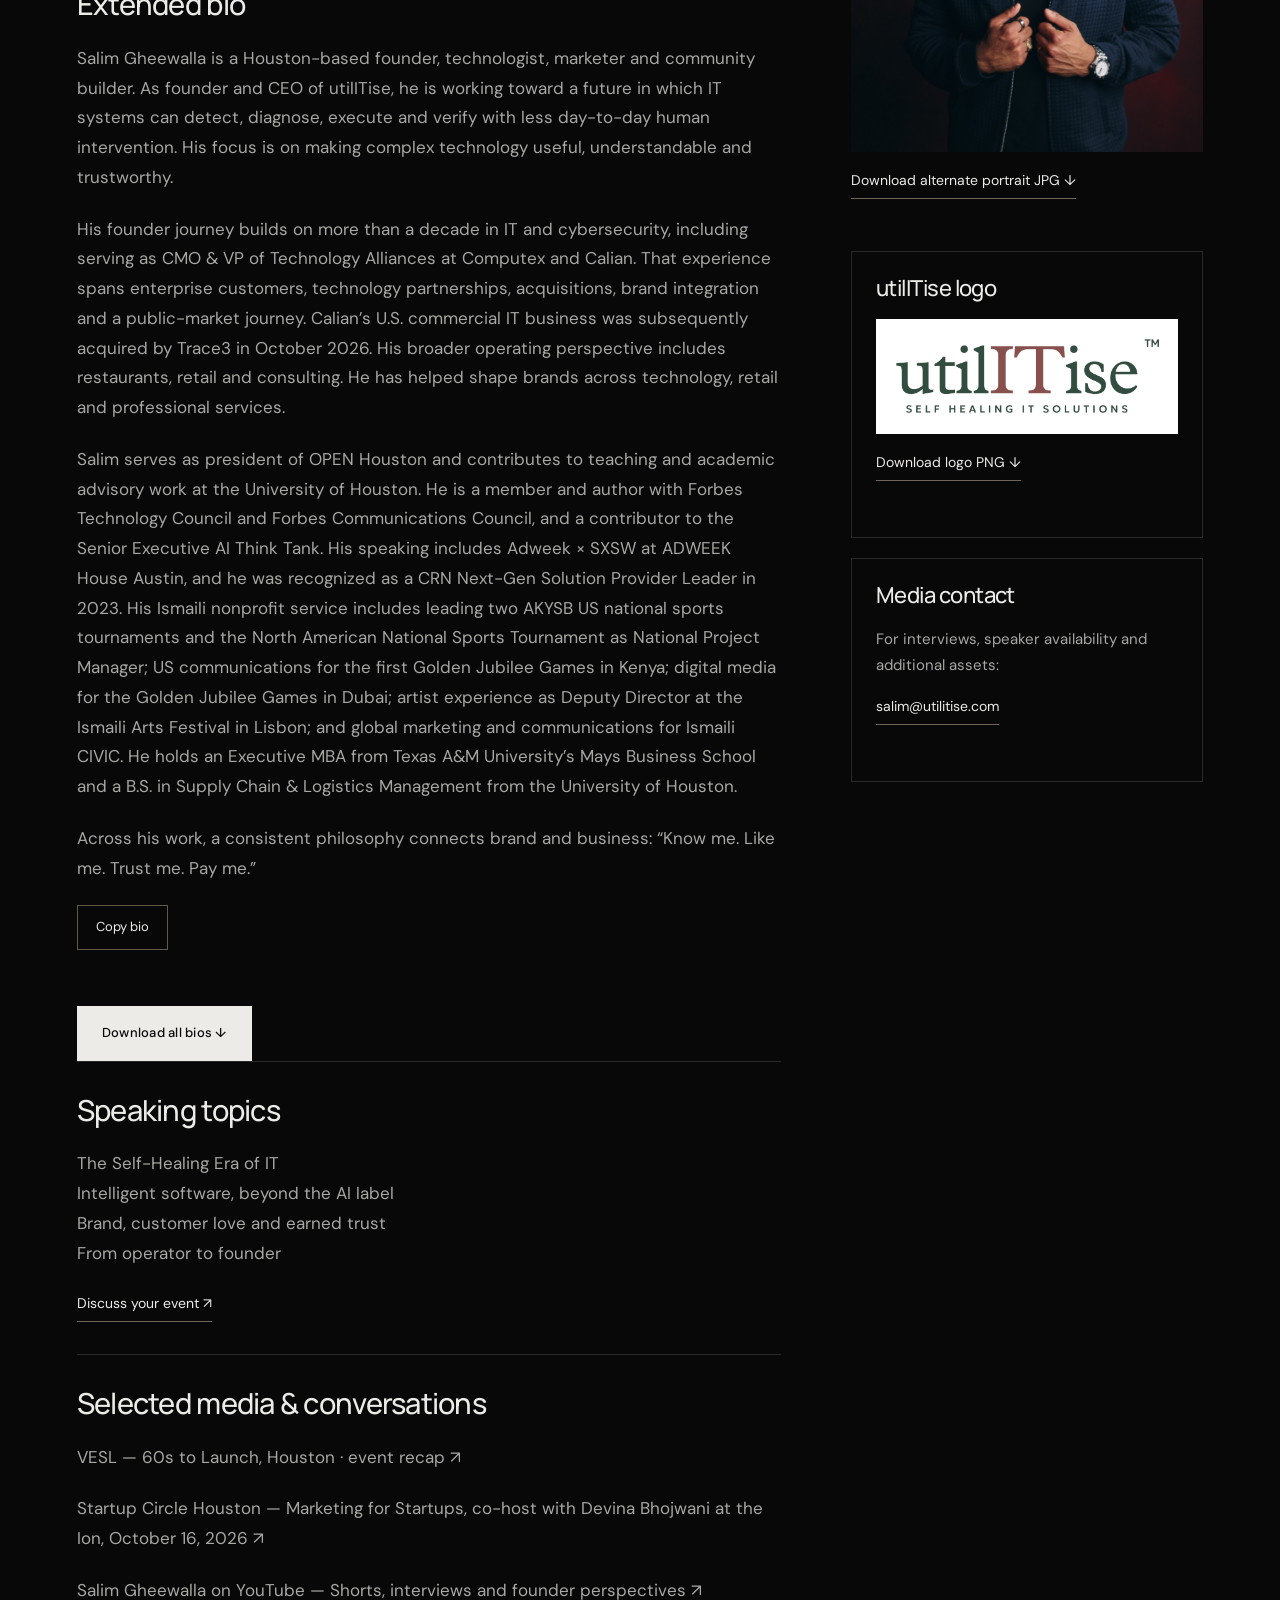
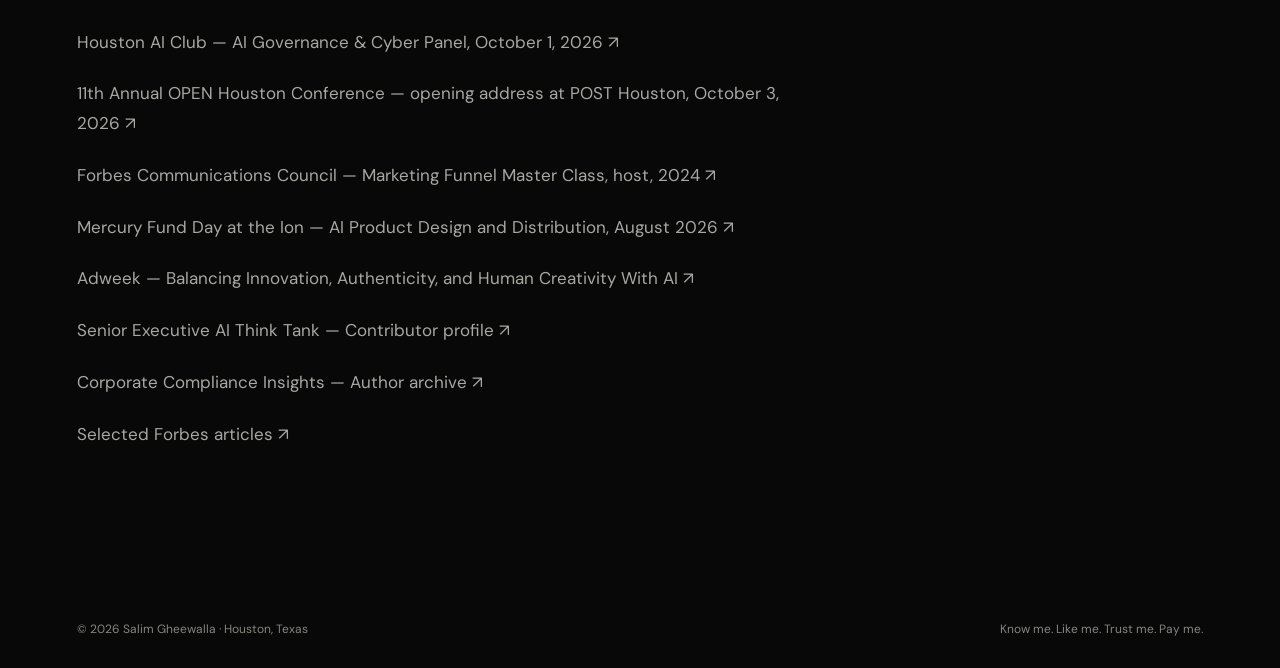
==== commit e29c90ae: "Add VESL 60s to Launch and align speaking photos with event details" ====
--- a/press.html
+++ b/press.html
@@ -1,3 +1,3 @@
-<!doctype html><html lang="en"><head><meta charset="utf-8"><meta name="viewport" content="width=device-width,initial-scale=1"><title>Press Kit — Salim Gheewalla</title><meta name="description" content="Salim Gheewalla’s official press kit: professional bios, portraits, speaking topics and selected appearances. Contact Salim for media and speaking."><meta name="theme-color" content="#080808"><meta property="og:title" content="Press Kit — Salim Gheewalla"><meta property="og:description" content="Building companies, brands and communities. Making complicated things easier to understand, experience and trust."><meta property="og:type" content="website"><link rel="icon" href="favicon.svg" type="image/svg+xml"><link rel="preconnect" href="https://fonts.googleapis.com"><link rel="preconnect" href="https://fonts.gstatic.com" crossorigin><link rel="stylesheet" href="https://fonts.googleapis.com/css2?family=Cormorant+Garamond:ital,wght@1,400;1,500&amp;family=DM+Sans:wght@400;450;500;600;700&amp;family=Manrope:wght@400;500;600;700;800&amp;display=swap"><link rel="stylesheet" href="styles.css?v=20261010-search"><script src="app.js" defer></script><link rel="canonical" href="https://gheewalla.org/press.html"><meta property="og:url" content="https://gheewalla.org/press.html"><meta name="author" content="Salim Gheewalla"><script type="application/ld+json">{"@context": "https://schema.org", "@graph": [{"@type": "Person", "@id": "https://gheewalla.org/#salim-gheewalla", "name": "Salim Gheewalla", "url": "https://gheewalla.org/", "image": "https://gheewalla.org/assets/salim-portrait-web.jpg", "description": "Houston-based founder, technologist, marketer and community builder. Founder and CEO of utilITise and president of OPEN Houston.", "jobTitle": "Founder and CEO", "worksFor": {"@type": "Organization", "name": "utilITise", "url": "https://utilitise.com/"}, "affiliation": {"@type": "Organization", "name": "OPEN Houston", "url": "https://openhouston.org/"}, "alumniOf": [{"@type": "CollegeOrUniversity", "name": "Texas A&M University"}, {"@type": "CollegeOrUniversity", "name": "University of Houston"}], "sameAs": ["https://www.linkedin.com/in/iamsalim/", "https://www.instagram.com/iamsalimg/", "https://x.com/iamsalimg", "https://councils.forbes.com/profile/Salim-Gheewalla-Founder-CEO-utilITise-%7C-Building-Self-Healing-IT-utilITise/5eeb0ff0-c485-41fe-937b-3cf58fae5410", "https://www.youtube.com/@SalimG_IT"], "knowsAbout": ["Self-Healing IT", "Artificial Intelligence", "Brand Strategy", "Go-to-Market Strategy", "Technology Partnerships", "Entrepreneurship", "Cybersecurity", "AI Governance", "IT Operations"]}, {"@type": "AboutPage", "@id": "https://gheewalla.org/press.html#page", "url": "https://gheewalla.org/press.html", "name": "Salim Gheewalla — Press Kit", "mainEntity": {"@id": "https://gheewalla.org/#salim-gheewalla"}, "dateModified": "2026-10-22", "inLanguage": "en-US", "isPartOf": {"@id": "https://gheewalla.org/#website"}}, {"@type": "WebSite", "@id": "https://gheewalla.org/#website", "url": "https://gheewalla.org/", "name": "Salim Gheewalla", "publisher": {"@id": "https://gheewalla.org/#salim-gheewalla"}, "inLanguage": "en-US"}]}</script><meta property="og:image" content="https://gheewalla.org/assets/salim-portrait-web.jpg"><meta property="og:image:alt" content="Salim Gheewalla, founder and CEO of utilITise"><meta name="twitter:card" content="summary_large_image"><meta name="twitter:site" content="@iamsalimg"><meta name="robots" content="index,follow,max-image-preview:large"/><meta name="twitter:creator" content="@iamsalimg"/></head><body>
+<!doctype html><html lang="en"><head><meta charset="utf-8"><meta name="viewport" content="width=device-width,initial-scale=1"><title>Press Kit — Salim Gheewalla</title><meta name="description" content="Salim Gheewalla’s official press kit: professional bios, portraits, speaking topics and selected appearances. Contact Salim for media and speaking."><meta name="theme-color" content="#080808"><meta property="og:title" content="Press Kit — Salim Gheewalla"><meta property="og:description" content="Building companies, brands and communities. Making complicated things easier to understand, experience and trust."><meta property="og:type" content="website"><link rel="icon" href="favicon.svg" type="image/svg+xml"><link rel="preconnect" href="https://fonts.googleapis.com"><link rel="preconnect" href="https://fonts.gstatic.com" crossorigin><link rel="stylesheet" href="https://fonts.googleapis.com/css2?family=Cormorant+Garamond:ital,wght@1,400;1,500&amp;family=DM+Sans:wght@400;450;500;600;700&amp;family=Manrope:wght@400;500;600;700;800&amp;display=swap"><link rel="stylesheet" href="styles.css?v=20261010-search"><script src="app.js" defer></script><link rel="canonical" href="https://gheewalla.org/press.html"><meta property="og:url" content="https://gheewalla.org/press.html"><meta name="author" content="Salim Gheewalla"><script type="application/ld+json">{"@context": "https://schema.org", "@graph": [{"@type": "Person", "@id": "https://gheewalla.org/#salim-gheewalla", "name": "Salim Gheewalla", "url": "https://gheewalla.org/", "image": "https://gheewalla.org/assets/salim-portrait-web.jpg", "description": "Houston-based founder, technologist, marketer and community builder. Founder and CEO of utilITise and president of OPEN Houston.", "jobTitle": "Founder and CEO", "worksFor": {"@type": "Organization", "name": "utilITise", "url": "https://utilitise.com/"}, "affiliation": {"@type": "Organization", "name": "OPEN Houston", "url": "https://openhouston.org/"}, "alumniOf": [{"@type": "CollegeOrUniversity", "name": "Texas A&M University"}, {"@type": "CollegeOrUniversity", "name": "University of Houston"}], "sameAs": ["https://www.linkedin.com/in/iamsalim/", "https://www.instagram.com/iamsalimg/", "https://x.com/iamsalimg", "https://councils.forbes.com/profile/Salim-Gheewalla-Founder-CEO-utilITise-%7C-Building-Self-Healing-IT-utilITise/5eeb0ff0-c485-41fe-937b-3cf58fae5410", "https://www.youtube.com/@SalimG_IT"], "knowsAbout": ["Self-Healing IT", "Artificial Intelligence", "Brand Strategy", "Go-to-Market Strategy", "Technology Partnerships", "Entrepreneurship", "Cybersecurity", "AI Governance", "IT Operations"]}, {"@type": "AboutPage", "@id": "https://gheewalla.org/press.html#page", "url": "https://gheewalla.org/press.html", "name": "Salim Gheewalla — Press Kit", "mainEntity": {"@id": "https://gheewalla.org/#salim-gheewalla"}, "dateModified": "2026-10-27", "inLanguage": "en-US", "isPartOf": {"@id": "https://gheewalla.org/#website"}}, {"@type": "WebSite", "@id": "https://gheewalla.org/#website", "url": "https://gheewalla.org/", "name": "Salim Gheewalla", "publisher": {"@id": "https://gheewalla.org/#salim-gheewalla"}, "inLanguage": "en-US"}]}</script><meta property="og:image" content="https://gheewalla.org/assets/salim-portrait-web.jpg"><meta property="og:image:alt" content="Salim Gheewalla, founder and CEO of utilITise"><meta name="twitter:card" content="summary_large_image"><meta name="twitter:site" content="@iamsalimg"><meta name="robots" content="index,follow,max-image-preview:large"/><meta name="twitter:creator" content="@iamsalimg"/></head><body>
 <a class="skip" href="#main">Skip to content</a><header class="site-header"><div class="wrap header-inner"><a class="brand" href="index.html" aria-label="Salim Gheewalla home">SALIM GHEEWALLA</a><button class="menu" aria-expanded="false" aria-controls="navigation">Menu</button><nav class="nav" id="navigation" aria-label="Main navigation"><a href="index.html#build">The work</a><a href="index.html#ideas">Ideas</a><a href="index.html#writing">Writing</a><a href="index.html#speaking">Speaking</a><a href="index.html#community">Community</a><a class="nav-contact" href="index.html#contact">Connect ↗</a></nav></div></header>
-<main id="main"><section class="press-hero wrap"><a class="backlink" href="index.html">← Back to the website</a><p class="eyebrow">Media & event resources</p><h1>The story.<br><em>In focus.</em></h1><p>Professional bios, portraits and topics for event organizers, journalists and podcast hosts.</p></section><section class="section"><div class="wrap press-layout"><div><p class="eyebrow">Ready-to-use bios</p><article class="bio"><h3>Short bio</h3><div id="bio-0"><p>Salim Gheewalla is the founder and CEO of utilITise, a technologist, marketer and community builder based in Houston. His work spans self-healing IT, brand strategy and entrepreneurship. He is president of OPEN Houston and writes about technology, business and the relationships that make brands matter.</p></div><button data-copy="bio-0">Copy bio</button></article><article class="bio"><h3>Speaker introduction</h3><div id="bio-1"><p>Salim Gheewalla works at the intersection of technology, brand, community and ideas. He is the founder and CEO of utilITise, where he is building toward the Self-Healing Era of IT. Before founding the company, he spent more than a decade in IT and cybersecurity, leading marketing and alliances through growth, acquisitions and a public-market journey. His brand and go-to-market perspective spans the companies he has worked with throughout his career. Salim is president of OPEN Houston, a Forbes Councils contributor and a guest lecturer at the University of Houston. His nonprofit leadership spans Ismaili sports, arts, communications and civic service. His recurring philosophy: “Know me. Like me. Trust me. Pay me.”</p></div><button data-copy="bio-1">Copy bio</button></article><article class="bio"><h3>Extended bio</h3><div id="bio-2"><p>Salim Gheewalla is a Houston-based founder, technologist, marketer and community builder. As founder and CEO of utilITise, he is working toward a future in which IT systems can detect, diagnose, execute and verify with less day-to-day human intervention. His focus is on making complex technology useful, understandable and trustworthy.</p><p>His founder journey builds on more than a decade in IT and cybersecurity, including serving as CMO & VP of Technology Alliances at Computex and Calian. That experience spans enterprise customers, technology partnerships, acquisitions, brand integration and a public-market journey. Calian’s U.S. commercial IT business was subsequently acquired by Trace3 in October 2026. His broader operating perspective includes restaurants, retail and consulting. He has helped shape brands across technology, retail and professional services.</p><p>Salim serves as president of OPEN Houston and contributes to teaching and academic advisory work at the University of Houston. He is a member and author with Forbes Technology Council and Forbes Communications Council, and a contributor to the Senior Executive AI Think Tank. His speaking includes Adweek × SXSW at ADWEEK House Austin, and he was recognized as a CRN Next-Gen Solution Provider Leader in 2023. His Ismaili nonprofit service includes leading two AKYSB US national sports tournaments and the North American National Sports Tournament as National Project Manager; US communications for the first Golden Jubilee Games in Kenya; digital media for the Golden Jubilee Games in Dubai; artist experience as Deputy Director at the Ismaili Arts Festival in Lisbon; and global marketing and communications for Ismaili CIVIC. He holds an Executive MBA from Texas A&M University’s Mays Business School and a B.S. in Supply Chain & Logistics Management from the University of Houston.</p><p>Across his work, a consistent philosophy connects brand and business: “Know me. Like me. Trust me. Pay me.”</p></div><button data-copy="bio-2">Copy bio</button></article><p id="copy-status" class="status" role="status" aria-live="polite"></p><a class="button" href="assets/salim-gheewalla-bios.txt" download>Download all bios ↓</a><article class="bio"><h3>Speaking topics</h3><p>The Self-Healing Era of IT<br>Intelligent software, beyond the AI label<br>Brand, customer love and earned trust<br>From operator to founder</p><a class="text-link" href="mailto:salim@utilitise.com?subject=Speaking%20or%20media%20inquiry" style="margin-top:25px">Discuss your event ↗</a></article><article class="bio"><h3>Selected media & conversations</h3><p><a href="index.html#startup-circle">Startup Circle Houston — Marketing for Startups, co-host with Devina Bhojwani at the Ion, October 16, 2026 ↗</a></p><p><a href="https://www.youtube.com/@SalimG_IT" target="_blank" rel="me noopener">Salim Gheewalla on YouTube — Shorts, interviews and founder perspectives ↗</a></p><p><a href="index.html#houston-ai-club-panel">Houston AI Club — AI Governance &amp; Cyber Panel, October 1, 2026 ↗</a></p><p><a href="https://openhouston.org/conference/" target="_blank" rel="noopener">11th Annual OPEN Houston Conference — opening address at POST Houston, October 3, 2026 ↗</a></p><p><a href="https://councils.forbes.com/blog/the-marketing-funnels-dead-so-now-what" target="_blank" rel="noopener">Forbes Communications Council — Marketing Funnel Master Class, host, 2024 ↗</a></p><p><a href="https://iondistrict.com/event/mercury-fund-day-at-the-ion-how-legacy-software-giants-are-going-ai-first/" target="_blank" rel="noopener">Mercury Fund Day at the Ion — AI Product Design and Distribution, August 2026 ↗</a></p><p><a href="https://www.adweek.com/creativity/balancing-innovation-authenticity-and-human-creativity-with-ai/" target="_blank" rel="noopener">Adweek — Balancing Innovation, Authenticity, and Human Creativity With AI ↗</a></p><p><a href="https://seniorexecutive.com/profile/Salim-Gheewalla-Founder-CEO-utilITise/bc32221e-39b7-49a7-a6b3-bee657e8ed30" target="_blank" rel="noopener">Senior Executive AI Think Tank — Contributor profile ↗</a></p><p><a href="https://www.corporatecomplianceinsights.com/author/salim-gheewalla/" target="_blank" rel="noopener">Corporate Compliance Insights — Author archive ↗</a></p><p><a href="index.html#writing">Selected Forbes articles ↗</a></p></article></div><aside class="press-assets" aria-label="Downloadable press assets"><img src="assets/salim-portrait-web.jpg" alt="Professional portrait of Salim Gheewalla"><a class="text-link" href="assets/salim-portrait.jpg" download="Salim-Gheewalla-Portrait.jpg">Download portrait JPG ↓</a><img src="assets/salim-about-web.jpg" alt="Alternate professional portrait of Salim Gheewalla" loading="lazy"><a class="text-link" href="assets/salim-about.jpg" download="Salim-Gheewalla-Alternate.jpg">Download alternate portrait JPG ↓</a><div class="asset-box"><h3>utilITise logo</h3><img src="assets/utilitise-logo.png" alt="utilITise logo" style="background:white;padding:18px"><a class="text-link" href="assets/utilitise-logo.png" download>Download logo PNG ↓</a></div><div class="asset-box"><h3>Media contact</h3><p>For interviews, speaker availability and additional assets:</p><a class="text-link" href="mailto:salim@utilitise.com">salim@utilitise.com</a></div></aside></div></section></main><footer class="footer"><div class="wrap"><span>© 2026 Salim Gheewalla · Houston, Texas</span><span>Know me. Like me. Trust me. Pay me.</span></div></footer></body></html>
+<main id="main"><section class="press-hero wrap"><a class="backlink" href="index.html">← Back to the website</a><p class="eyebrow">Media & event resources</p><h1>The story.<br><em>In focus.</em></h1><p>Professional bios, portraits and topics for event organizers, journalists and podcast hosts.</p></section><section class="section"><div class="wrap press-layout"><div><p class="eyebrow">Ready-to-use bios</p><article class="bio"><h3>Short bio</h3><div id="bio-0"><p>Salim Gheewalla is the founder and CEO of utilITise, a technologist, marketer and community builder based in Houston. His work spans self-healing IT, brand strategy and entrepreneurship. He is president of OPEN Houston and writes about technology, business and the relationships that make brands matter.</p></div><button data-copy="bio-0">Copy bio</button></article><article class="bio"><h3>Speaker introduction</h3><div id="bio-1"><p>Salim Gheewalla works at the intersection of technology, brand, community and ideas. He is the founder and CEO of utilITise, where he is building toward the Self-Healing Era of IT. Before founding the company, he spent more than a decade in IT and cybersecurity, leading marketing and alliances through growth, acquisitions and a public-market journey. His brand and go-to-market perspective spans the companies he has worked with throughout his career. Salim is president of OPEN Houston, a Forbes Councils contributor and a guest lecturer at the University of Houston. His nonprofit leadership spans Ismaili sports, arts, communications and civic service. His recurring philosophy: “Know me. Like me. Trust me. Pay me.”</p></div><button data-copy="bio-1">Copy bio</button></article><article class="bio"><h3>Extended bio</h3><div id="bio-2"><p>Salim Gheewalla is a Houston-based founder, technologist, marketer and community builder. As founder and CEO of utilITise, he is working toward a future in which IT systems can detect, diagnose, execute and verify with less day-to-day human intervention. His focus is on making complex technology useful, understandable and trustworthy.</p><p>His founder journey builds on more than a decade in IT and cybersecurity, including serving as CMO & VP of Technology Alliances at Computex and Calian. That experience spans enterprise customers, technology partnerships, acquisitions, brand integration and a public-market journey. Calian’s U.S. commercial IT business was subsequently acquired by Trace3 in October 2026. His broader operating perspective includes restaurants, retail and consulting. He has helped shape brands across technology, retail and professional services.</p><p>Salim serves as president of OPEN Houston and contributes to teaching and academic advisory work at the University of Houston. He is a member and author with Forbes Technology Council and Forbes Communications Council, and a contributor to the Senior Executive AI Think Tank. His speaking includes Adweek × SXSW at ADWEEK House Austin, and he was recognized as a CRN Next-Gen Solution Provider Leader in 2023. His Ismaili nonprofit service includes leading two AKYSB US national sports tournaments and the North American National Sports Tournament as National Project Manager; US communications for the first Golden Jubilee Games in Kenya; digital media for the Golden Jubilee Games in Dubai; artist experience as Deputy Director at the Ismaili Arts Festival in Lisbon; and global marketing and communications for Ismaili CIVIC. He holds an Executive MBA from Texas A&M University’s Mays Business School and a B.S. in Supply Chain & Logistics Management from the University of Houston.</p><p>Across his work, a consistent philosophy connects brand and business: “Know me. Like me. Trust me. Pay me.”</p></div><button data-copy="bio-2">Copy bio</button></article><p id="copy-status" class="status" role="status" aria-live="polite"></p><a class="button" href="assets/salim-gheewalla-bios.txt" download>Download all bios ↓</a><article class="bio"><h3>Speaking topics</h3><p>The Self-Healing Era of IT<br>Intelligent software, beyond the AI label<br>Brand, customer love and earned trust<br>From operator to founder</p><a class="text-link" href="mailto:salim@utilitise.com?subject=Speaking%20or%20media%20inquiry" style="margin-top:25px">Discuss your event ↗</a></article><article class="bio"><h3>Selected media & conversations</h3><p><a href="index.html#60s-to-launch">VESL — 60s to Launch, Houston · event recap ↗</a></p><p><a href="index.html#startup-circle">Startup Circle Houston — Marketing for Startups, co-host with Devina Bhojwani at the Ion, October 16, 2026 ↗</a></p><p><a href="https://www.youtube.com/@SalimG_IT" target="_blank" rel="me noopener">Salim Gheewalla on YouTube — Shorts, interviews and founder perspectives ↗</a></p><p><a href="index.html#houston-ai-club-panel">Houston AI Club — AI Governance &amp; Cyber Panel, October 1, 2026 ↗</a></p><p><a href="https://openhouston.org/conference/" target="_blank" rel="noopener">11th Annual OPEN Houston Conference — opening address at POST Houston, October 3, 2026 ↗</a></p><p><a href="https://councils.forbes.com/blog/the-marketing-funnels-dead-so-now-what" target="_blank" rel="noopener">Forbes Communications Council — Marketing Funnel Master Class, host, 2024 ↗</a></p><p><a href="https://iondistrict.com/event/mercury-fund-day-at-the-ion-how-legacy-software-giants-are-going-ai-first/" target="_blank" rel="noopener">Mercury Fund Day at the Ion — AI Product Design and Distribution, August 2026 ↗</a></p><p><a href="https://www.adweek.com/creativity/balancing-innovation-authenticity-and-human-creativity-with-ai/" target="_blank" rel="noopener">Adweek — Balancing Innovation, Authenticity, and Human Creativity With AI ↗</a></p><p><a href="https://seniorexecutive.com/profile/Salim-Gheewalla-Founder-CEO-utilITise/bc32221e-39b7-49a7-a6b3-bee657e8ed30" target="_blank" rel="noopener">Senior Executive AI Think Tank — Contributor profile ↗</a></p><p><a href="https://www.corporatecomplianceinsights.com/author/salim-gheewalla/" target="_blank" rel="noopener">Corporate Compliance Insights — Author archive ↗</a></p><p><a href="index.html#writing">Selected Forbes articles ↗</a></p></article></div><aside class="press-assets" aria-label="Downloadable press assets"><img src="assets/salim-portrait-web.jpg" alt="Professional portrait of Salim Gheewalla"><a class="text-link" href="assets/salim-portrait.jpg" download="Salim-Gheewalla-Portrait.jpg">Download portrait JPG ↓</a><img src="assets/salim-about-web.jpg" alt="Alternate professional portrait of Salim Gheewalla" loading="lazy"><a class="text-link" href="assets/salim-about.jpg" download="Salim-Gheewalla-Alternate.jpg">Download alternate portrait JPG ↓</a><div class="asset-box"><h3>utilITise logo</h3><img src="assets/utilitise-logo.png" alt="utilITise logo" style="background:white;padding:18px"><a class="text-link" href="assets/utilitise-logo.png" download>Download logo PNG ↓</a></div><div class="asset-box"><h3>Media contact</h3><p>For interviews, speaker availability and additional assets:</p><a class="text-link" href="mailto:salim@utilitise.com">salim@utilitise.com</a></div></aside></div></section></main><footer class="footer"><div class="wrap"><span>© 2026 Salim Gheewalla · Houston, Texas</span><span>Know me. Like me. Trust me. Pay me.</span></div></footer></body></html>
--- a/styles.css
+++ b/styles.css
@@ -58,3 +58,21 @@
 /* Feather the portrait into the surrounding black, eliminating its hard edge. */
 .hero-image{-webkit-mask-image:linear-gradient(to right,transparent 0%,rgba(0,0,0,.12) 10%,rgba(0,0,0,.55) 23%,#000 43%);mask-image:linear-gradient(to right,transparent 0%,rgba(0,0,0,.12) 10%,rgba(0,0,0,.55) 23%,#000 43%)}
 @media(max-width:760px){.hero-image{-webkit-mask-image:linear-gradient(to right,transparent 0%,rgba(0,0,0,.65) 7%,#000 19%);mask-image:linear-gradient(to right,transparent 0%,rgba(0,0,0,.65) 7%,#000 19%)}}
+
+/* Keep each appearance's photo, date, role and session together. */
+.appearances{display:grid;gap:0;margin:12px 0 24px}
+.appearance{display:grid;grid-template-columns:260px minmax(0,1fr);gap:36px;align-items:start;padding:32px 0;border-top:1px solid #354139;scroll-margin-top:110px}
+.appearance:last-child{border-bottom:1px solid #354139}
+.appearance-photo{display:block;border-radius:4px;overflow:hidden;background:#141a16;border:1px solid #303c33}
+.appearance-photo img{display:block;width:100%;height:180px;object-fit:cover}
+.appearance-poster img{height:300px;object-fit:contain;background:#101310}
+.appearance-copy{min-width:0}
+.appearance-copy .appearance-meta{font:11px/1.6 monospace;letter-spacing:.08em;color:#aec2b1;margin:0 0 12px}
+.appearance-copy h3{font-size:26px;line-height:1.2;margin:0 0 16px;color:#f0eee5}
+.appearance-copy p{font-size:14px;line-height:1.7;color:#adb8ae;margin:0 0 12px;max-width:680px}
+.appearance-copy .appearance-note{font-size:12px;color:#93a093}
+.appearance-copy .text-link{margin-top:6px;font-size:13px}
+.appearance-text-only{grid-template-columns:1fr;padding-left:296px}
+.appearances+.photo-credit{font-size:11px;line-height:1.6;color:#8e9a90;margin-bottom:56px;max-width:850px}
+@media(max-width:760px){.appearance{grid-template-columns:160px minmax(0,1fr);gap:22px}.appearance-photo img{height:140px}.appearance-poster img{height:220px}.appearance-copy h3{font-size:22px}.appearance-text-only{grid-template-columns:1fr;padding-left:182px}}
+@media(max-width:560px){.appearance{grid-template-columns:1fr;gap:20px;padding:26px 0}.appearance-photo{max-width:100%;width:100%}.appearance-photo img{height:auto;aspect-ratio:16/10}.appearance-poster{width:230px}.appearance-poster img{height:auto;aspect-ratio:966/1202;object-fit:contain}.appearance-copy h3{font-size:23px}.appearance-text-only{padding-left:0}.appearance-copy .appearance-meta{font-size:10px}}
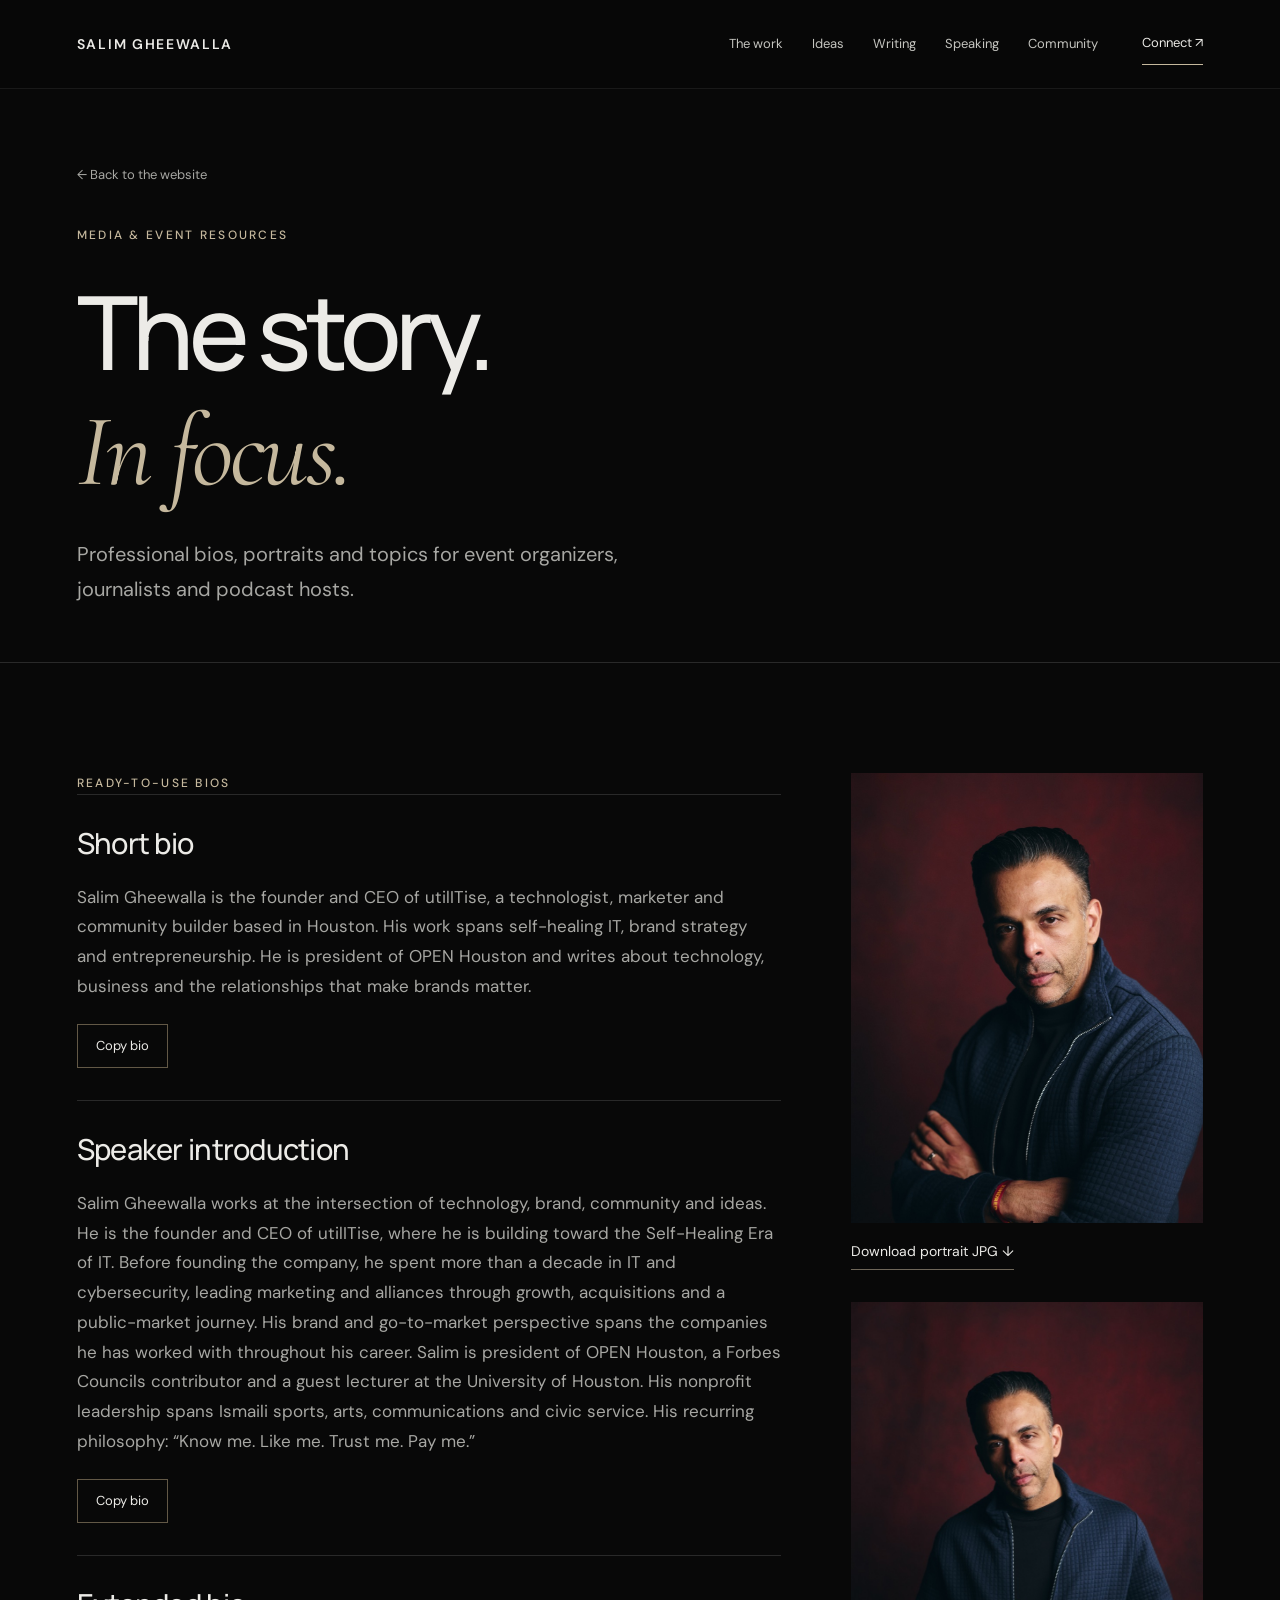
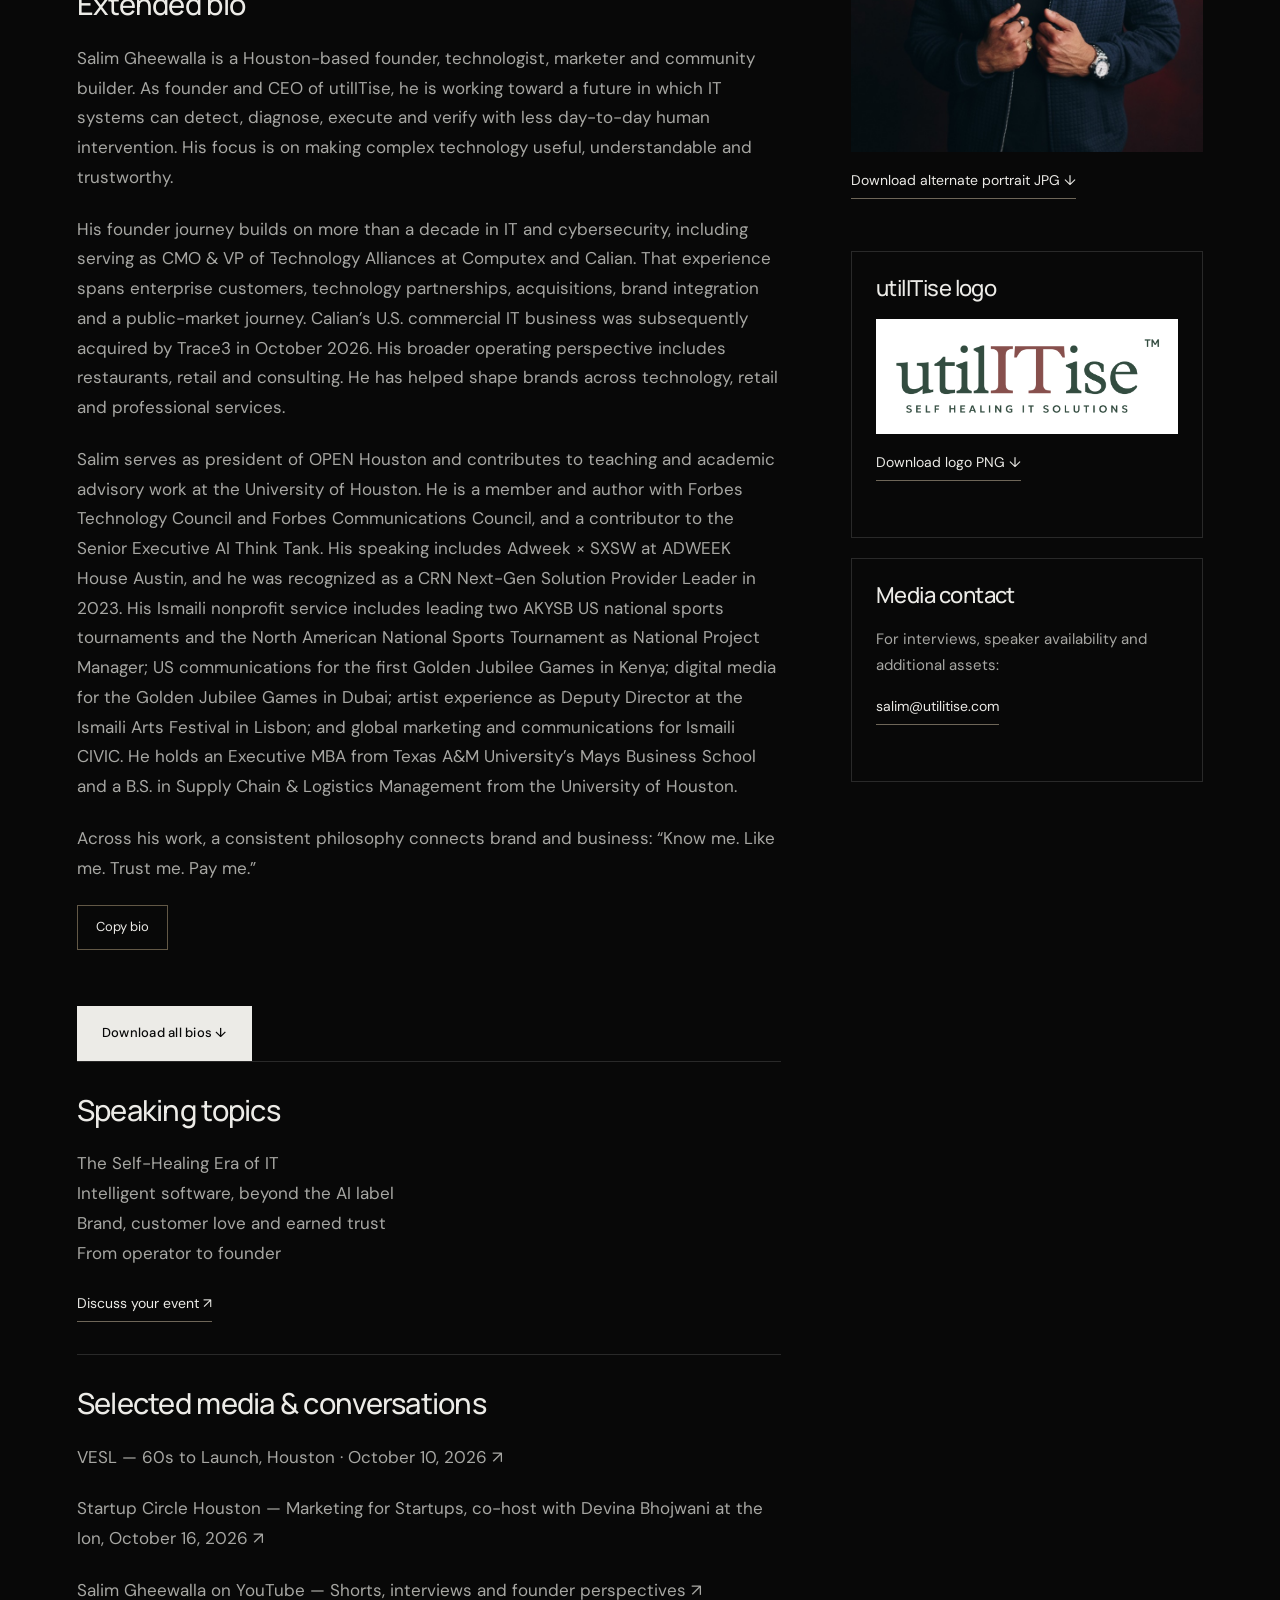
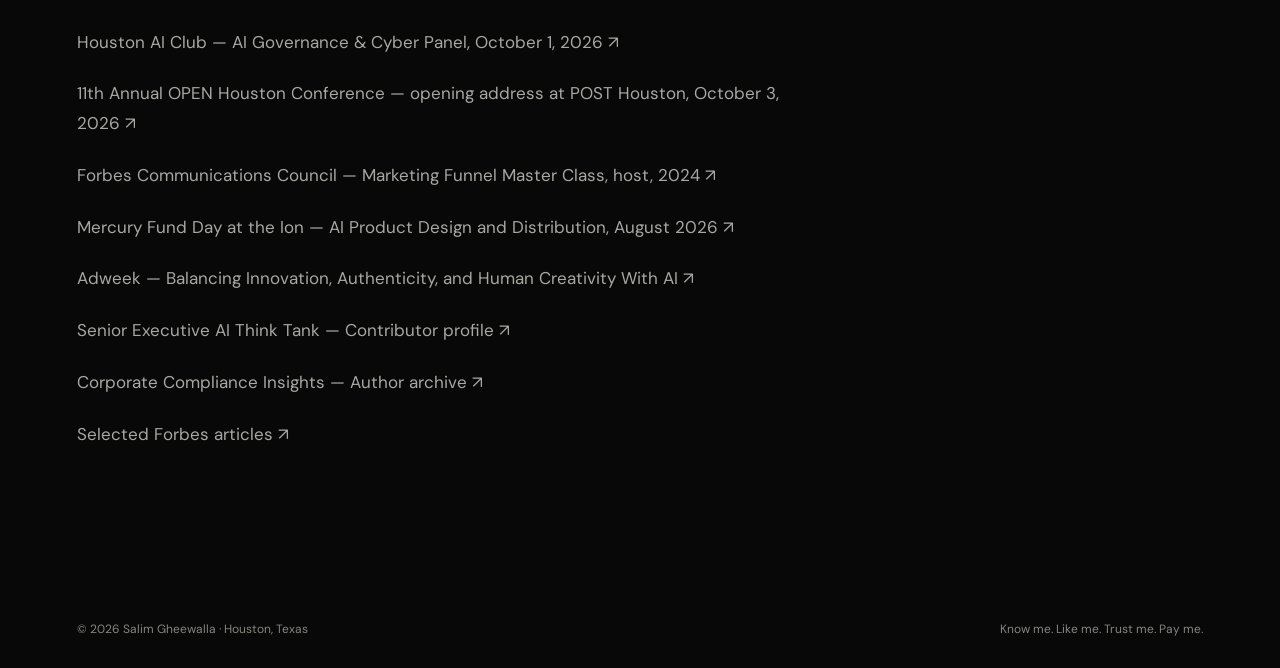
==== commit 4ce51e64: "Confirm October 10 VESL appearance date and chronological order" ====
--- a/press.html
+++ b/press.html
@@ -1,3 +1,3 @@
 <!doctype html><html lang="en"><head><meta charset="utf-8"><meta name="viewport" content="width=device-width,initial-scale=1"><title>Press Kit — Salim Gheewalla</title><meta name="description" content="Salim Gheewalla’s official press kit: professional bios, portraits, speaking topics and selected appearances. Contact Salim for media and speaking."><meta name="theme-color" content="#080808"><meta property="og:title" content="Press Kit — Salim Gheewalla"><meta property="og:description" content="Building companies, brands and communities. Making complicated things easier to understand, experience and trust."><meta property="og:type" content="website"><link rel="icon" href="favicon.svg" type="image/svg+xml"><link rel="preconnect" href="https://fonts.googleapis.com"><link rel="preconnect" href="https://fonts.gstatic.com" crossorigin><link rel="stylesheet" href="https://fonts.googleapis.com/css2?family=Cormorant+Garamond:ital,wght@1,400;1,500&amp;family=DM+Sans:wght@400;450;500;600;700&amp;family=Manrope:wght@400;500;600;700;800&amp;display=swap"><link rel="stylesheet" href="styles.css?v=20261010-search"><script src="app.js" defer></script><link rel="canonical" href="https://gheewalla.org/press.html"><meta property="og:url" content="https://gheewalla.org/press.html"><meta name="author" content="Salim Gheewalla"><script type="application/ld+json">{"@context": "https://schema.org", "@graph": [{"@type": "Person", "@id": "https://gheewalla.org/#salim-gheewalla", "name": "Salim Gheewalla", "url": "https://gheewalla.org/", "image": "https://gheewalla.org/assets/salim-portrait-web.jpg", "description": "Houston-based founder, technologist, marketer and community builder. Founder and CEO of utilITise and president of OPEN Houston.", "jobTitle": "Founder and CEO", "worksFor": {"@type": "Organization", "name": "utilITise", "url": "https://utilitise.com/"}, "affiliation": {"@type": "Organization", "name": "OPEN Houston", "url": "https://openhouston.org/"}, "alumniOf": [{"@type": "CollegeOrUniversity", "name": "Texas A&M University"}, {"@type": "CollegeOrUniversity", "name": "University of Houston"}], "sameAs": ["https://www.linkedin.com/in/iamsalim/", "https://www.instagram.com/iamsalimg/", "https://x.com/iamsalimg", "https://councils.forbes.com/profile/Salim-Gheewalla-Founder-CEO-utilITise-%7C-Building-Self-Healing-IT-utilITise/5eeb0ff0-c485-41fe-937b-3cf58fae5410", "https://www.youtube.com/@SalimG_IT"], "knowsAbout": ["Self-Healing IT", "Artificial Intelligence", "Brand Strategy", "Go-to-Market Strategy", "Technology Partnerships", "Entrepreneurship", "Cybersecurity", "AI Governance", "IT Operations"]}, {"@type": "AboutPage", "@id": "https://gheewalla.org/press.html#page", "url": "https://gheewalla.org/press.html", "name": "Salim Gheewalla — Press Kit", "mainEntity": {"@id": "https://gheewalla.org/#salim-gheewalla"}, "dateModified": "2026-10-27", "inLanguage": "en-US", "isPartOf": {"@id": "https://gheewalla.org/#website"}}, {"@type": "WebSite", "@id": "https://gheewalla.org/#website", "url": "https://gheewalla.org/", "name": "Salim Gheewalla", "publisher": {"@id": "https://gheewalla.org/#salim-gheewalla"}, "inLanguage": "en-US"}]}</script><meta property="og:image" content="https://gheewalla.org/assets/salim-portrait-web.jpg"><meta property="og:image:alt" content="Salim Gheewalla, founder and CEO of utilITise"><meta name="twitter:card" content="summary_large_image"><meta name="twitter:site" content="@iamsalimg"><meta name="robots" content="index,follow,max-image-preview:large"/><meta name="twitter:creator" content="@iamsalimg"/></head><body>
 <a class="skip" href="#main">Skip to content</a><header class="site-header"><div class="wrap header-inner"><a class="brand" href="index.html" aria-label="Salim Gheewalla home">SALIM GHEEWALLA</a><button class="menu" aria-expanded="false" aria-controls="navigation">Menu</button><nav class="nav" id="navigation" aria-label="Main navigation"><a href="index.html#build">The work</a><a href="index.html#ideas">Ideas</a><a href="index.html#writing">Writing</a><a href="index.html#speaking">Speaking</a><a href="index.html#community">Community</a><a class="nav-contact" href="index.html#contact">Connect ↗</a></nav></div></header>
-<main id="main"><section class="press-hero wrap"><a class="backlink" href="index.html">← Back to the website</a><p class="eyebrow">Media & event resources</p><h1>The story.<br><em>In focus.</em></h1><p>Professional bios, portraits and topics for event organizers, journalists and podcast hosts.</p></section><section class="section"><div class="wrap press-layout"><div><p class="eyebrow">Ready-to-use bios</p><article class="bio"><h3>Short bio</h3><div id="bio-0"><p>Salim Gheewalla is the founder and CEO of utilITise, a technologist, marketer and community builder based in Houston. His work spans self-healing IT, brand strategy and entrepreneurship. He is president of OPEN Houston and writes about technology, business and the relationships that make brands matter.</p></div><button data-copy="bio-0">Copy bio</button></article><article class="bio"><h3>Speaker introduction</h3><div id="bio-1"><p>Salim Gheewalla works at the intersection of technology, brand, community and ideas. He is the founder and CEO of utilITise, where he is building toward the Self-Healing Era of IT. Before founding the company, he spent more than a decade in IT and cybersecurity, leading marketing and alliances through growth, acquisitions and a public-market journey. His brand and go-to-market perspective spans the companies he has worked with throughout his career. Salim is president of OPEN Houston, a Forbes Councils contributor and a guest lecturer at the University of Houston. His nonprofit leadership spans Ismaili sports, arts, communications and civic service. His recurring philosophy: “Know me. Like me. Trust me. Pay me.”</p></div><button data-copy="bio-1">Copy bio</button></article><article class="bio"><h3>Extended bio</h3><div id="bio-2"><p>Salim Gheewalla is a Houston-based founder, technologist, marketer and community builder. As founder and CEO of utilITise, he is working toward a future in which IT systems can detect, diagnose, execute and verify with less day-to-day human intervention. His focus is on making complex technology useful, understandable and trustworthy.</p><p>His founder journey builds on more than a decade in IT and cybersecurity, including serving as CMO & VP of Technology Alliances at Computex and Calian. That experience spans enterprise customers, technology partnerships, acquisitions, brand integration and a public-market journey. Calian’s U.S. commercial IT business was subsequently acquired by Trace3 in October 2026. His broader operating perspective includes restaurants, retail and consulting. He has helped shape brands across technology, retail and professional services.</p><p>Salim serves as president of OPEN Houston and contributes to teaching and academic advisory work at the University of Houston. He is a member and author with Forbes Technology Council and Forbes Communications Council, and a contributor to the Senior Executive AI Think Tank. His speaking includes Adweek × SXSW at ADWEEK House Austin, and he was recognized as a CRN Next-Gen Solution Provider Leader in 2023. His Ismaili nonprofit service includes leading two AKYSB US national sports tournaments and the North American National Sports Tournament as National Project Manager; US communications for the first Golden Jubilee Games in Kenya; digital media for the Golden Jubilee Games in Dubai; artist experience as Deputy Director at the Ismaili Arts Festival in Lisbon; and global marketing and communications for Ismaili CIVIC. He holds an Executive MBA from Texas A&M University’s Mays Business School and a B.S. in Supply Chain & Logistics Management from the University of Houston.</p><p>Across his work, a consistent philosophy connects brand and business: “Know me. Like me. Trust me. Pay me.”</p></div><button data-copy="bio-2">Copy bio</button></article><p id="copy-status" class="status" role="status" aria-live="polite"></p><a class="button" href="assets/salim-gheewalla-bios.txt" download>Download all bios ↓</a><article class="bio"><h3>Speaking topics</h3><p>The Self-Healing Era of IT<br>Intelligent software, beyond the AI label<br>Brand, customer love and earned trust<br>From operator to founder</p><a class="text-link" href="mailto:salim@utilitise.com?subject=Speaking%20or%20media%20inquiry" style="margin-top:25px">Discuss your event ↗</a></article><article class="bio"><h3>Selected media & conversations</h3><p><a href="index.html#60s-to-launch">VESL — 60s to Launch, Houston · event recap ↗</a></p><p><a href="index.html#startup-circle">Startup Circle Houston — Marketing for Startups, co-host with Devina Bhojwani at the Ion, October 16, 2026 ↗</a></p><p><a href="https://www.youtube.com/@SalimG_IT" target="_blank" rel="me noopener">Salim Gheewalla on YouTube — Shorts, interviews and founder perspectives ↗</a></p><p><a href="index.html#houston-ai-club-panel">Houston AI Club — AI Governance &amp; Cyber Panel, October 1, 2026 ↗</a></p><p><a href="https://openhouston.org/conference/" target="_blank" rel="noopener">11th Annual OPEN Houston Conference — opening address at POST Houston, October 3, 2026 ↗</a></p><p><a href="https://councils.forbes.com/blog/the-marketing-funnels-dead-so-now-what" target="_blank" rel="noopener">Forbes Communications Council — Marketing Funnel Master Class, host, 2024 ↗</a></p><p><a href="https://iondistrict.com/event/mercury-fund-day-at-the-ion-how-legacy-software-giants-are-going-ai-first/" target="_blank" rel="noopener">Mercury Fund Day at the Ion — AI Product Design and Distribution, August 2026 ↗</a></p><p><a href="https://www.adweek.com/creativity/balancing-innovation-authenticity-and-human-creativity-with-ai/" target="_blank" rel="noopener">Adweek — Balancing Innovation, Authenticity, and Human Creativity With AI ↗</a></p><p><a href="https://seniorexecutive.com/profile/Salim-Gheewalla-Founder-CEO-utilITise/bc32221e-39b7-49a7-a6b3-bee657e8ed30" target="_blank" rel="noopener">Senior Executive AI Think Tank — Contributor profile ↗</a></p><p><a href="https://www.corporatecomplianceinsights.com/author/salim-gheewalla/" target="_blank" rel="noopener">Corporate Compliance Insights — Author archive ↗</a></p><p><a href="index.html#writing">Selected Forbes articles ↗</a></p></article></div><aside class="press-assets" aria-label="Downloadable press assets"><img src="assets/salim-portrait-web.jpg" alt="Professional portrait of Salim Gheewalla"><a class="text-link" href="assets/salim-portrait.jpg" download="Salim-Gheewalla-Portrait.jpg">Download portrait JPG ↓</a><img src="assets/salim-about-web.jpg" alt="Alternate professional portrait of Salim Gheewalla" loading="lazy"><a class="text-link" href="assets/salim-about.jpg" download="Salim-Gheewalla-Alternate.jpg">Download alternate portrait JPG ↓</a><div class="asset-box"><h3>utilITise logo</h3><img src="assets/utilitise-logo.png" alt="utilITise logo" style="background:white;padding:18px"><a class="text-link" href="assets/utilitise-logo.png" download>Download logo PNG ↓</a></div><div class="asset-box"><h3>Media contact</h3><p>For interviews, speaker availability and additional assets:</p><a class="text-link" href="mailto:salim@utilitise.com">salim@utilitise.com</a></div></aside></div></section></main><footer class="footer"><div class="wrap"><span>© 2026 Salim Gheewalla · Houston, Texas</span><span>Know me. Like me. Trust me. Pay me.</span></div></footer></body></html>
+<main id="main"><section class="press-hero wrap"><a class="backlink" href="index.html">← Back to the website</a><p class="eyebrow">Media & event resources</p><h1>The story.<br><em>In focus.</em></h1><p>Professional bios, portraits and topics for event organizers, journalists and podcast hosts.</p></section><section class="section"><div class="wrap press-layout"><div><p class="eyebrow">Ready-to-use bios</p><article class="bio"><h3>Short bio</h3><div id="bio-0"><p>Salim Gheewalla is the founder and CEO of utilITise, a technologist, marketer and community builder based in Houston. His work spans self-healing IT, brand strategy and entrepreneurship. He is president of OPEN Houston and writes about technology, business and the relationships that make brands matter.</p></div><button data-copy="bio-0">Copy bio</button></article><article class="bio"><h3>Speaker introduction</h3><div id="bio-1"><p>Salim Gheewalla works at the intersection of technology, brand, community and ideas. He is the founder and CEO of utilITise, where he is building toward the Self-Healing Era of IT. Before founding the company, he spent more than a decade in IT and cybersecurity, leading marketing and alliances through growth, acquisitions and a public-market journey. His brand and go-to-market perspective spans the companies he has worked with throughout his career. Salim is president of OPEN Houston, a Forbes Councils contributor and a guest lecturer at the University of Houston. His nonprofit leadership spans Ismaili sports, arts, communications and civic service. His recurring philosophy: “Know me. Like me. Trust me. Pay me.”</p></div><button data-copy="bio-1">Copy bio</button></article><article class="bio"><h3>Extended bio</h3><div id="bio-2"><p>Salim Gheewalla is a Houston-based founder, technologist, marketer and community builder. As founder and CEO of utilITise, he is working toward a future in which IT systems can detect, diagnose, execute and verify with less day-to-day human intervention. His focus is on making complex technology useful, understandable and trustworthy.</p><p>His founder journey builds on more than a decade in IT and cybersecurity, including serving as CMO & VP of Technology Alliances at Computex and Calian. That experience spans enterprise customers, technology partnerships, acquisitions, brand integration and a public-market journey. Calian’s U.S. commercial IT business was subsequently acquired by Trace3 in October 2026. His broader operating perspective includes restaurants, retail and consulting. He has helped shape brands across technology, retail and professional services.</p><p>Salim serves as president of OPEN Houston and contributes to teaching and academic advisory work at the University of Houston. He is a member and author with Forbes Technology Council and Forbes Communications Council, and a contributor to the Senior Executive AI Think Tank. His speaking includes Adweek × SXSW at ADWEEK House Austin, and he was recognized as a CRN Next-Gen Solution Provider Leader in 2023. His Ismaili nonprofit service includes leading two AKYSB US national sports tournaments and the North American National Sports Tournament as National Project Manager; US communications for the first Golden Jubilee Games in Kenya; digital media for the Golden Jubilee Games in Dubai; artist experience as Deputy Director at the Ismaili Arts Festival in Lisbon; and global marketing and communications for Ismaili CIVIC. He holds an Executive MBA from Texas A&M University’s Mays Business School and a B.S. in Supply Chain & Logistics Management from the University of Houston.</p><p>Across his work, a consistent philosophy connects brand and business: “Know me. Like me. Trust me. Pay me.”</p></div><button data-copy="bio-2">Copy bio</button></article><p id="copy-status" class="status" role="status" aria-live="polite"></p><a class="button" href="assets/salim-gheewalla-bios.txt" download>Download all bios ↓</a><article class="bio"><h3>Speaking topics</h3><p>The Self-Healing Era of IT<br>Intelligent software, beyond the AI label<br>Brand, customer love and earned trust<br>From operator to founder</p><a class="text-link" href="mailto:salim@utilitise.com?subject=Speaking%20or%20media%20inquiry" style="margin-top:25px">Discuss your event ↗</a></article><article class="bio"><h3>Selected media & conversations</h3><p><a href="index.html#60s-to-launch">VESL — 60s to Launch, Houston · October 10, 2026 ↗</a></p><p><a href="index.html#startup-circle">Startup Circle Houston — Marketing for Startups, co-host with Devina Bhojwani at the Ion, October 16, 2026 ↗</a></p><p><a href="https://www.youtube.com/@SalimG_IT" target="_blank" rel="me noopener">Salim Gheewalla on YouTube — Shorts, interviews and founder perspectives ↗</a></p><p><a href="index.html#houston-ai-club-panel">Houston AI Club — AI Governance &amp; Cyber Panel, October 1, 2026 ↗</a></p><p><a href="https://openhouston.org/conference/" target="_blank" rel="noopener">11th Annual OPEN Houston Conference — opening address at POST Houston, October 3, 2026 ↗</a></p><p><a href="https://councils.forbes.com/blog/the-marketing-funnels-dead-so-now-what" target="_blank" rel="noopener">Forbes Communications Council — Marketing Funnel Master Class, host, 2024 ↗</a></p><p><a href="https://iondistrict.com/event/mercury-fund-day-at-the-ion-how-legacy-software-giants-are-going-ai-first/" target="_blank" rel="noopener">Mercury Fund Day at the Ion — AI Product Design and Distribution, August 2026 ↗</a></p><p><a href="https://www.adweek.com/creativity/balancing-innovation-authenticity-and-human-creativity-with-ai/" target="_blank" rel="noopener">Adweek — Balancing Innovation, Authenticity, and Human Creativity With AI ↗</a></p><p><a href="https://seniorexecutive.com/profile/Salim-Gheewalla-Founder-CEO-utilITise/bc32221e-39b7-49a7-a6b3-bee657e8ed30" target="_blank" rel="noopener">Senior Executive AI Think Tank — Contributor profile ↗</a></p><p><a href="https://www.corporatecomplianceinsights.com/author/salim-gheewalla/" target="_blank" rel="noopener">Corporate Compliance Insights — Author archive ↗</a></p><p><a href="index.html#writing">Selected Forbes articles ↗</a></p></article></div><aside class="press-assets" aria-label="Downloadable press assets"><img src="assets/salim-portrait-web.jpg" alt="Professional portrait of Salim Gheewalla"><a class="text-link" href="assets/salim-portrait.jpg" download="Salim-Gheewalla-Portrait.jpg">Download portrait JPG ↓</a><img src="assets/salim-about-web.jpg" alt="Alternate professional portrait of Salim Gheewalla" loading="lazy"><a class="text-link" href="assets/salim-about.jpg" download="Salim-Gheewalla-Alternate.jpg">Download alternate portrait JPG ↓</a><div class="asset-box"><h3>utilITise logo</h3><img src="assets/utilitise-logo.png" alt="utilITise logo" style="background:white;padding:18px"><a class="text-link" href="assets/utilitise-logo.png" download>Download logo PNG ↓</a></div><div class="asset-box"><h3>Media contact</h3><p>For interviews, speaker availability and additional assets:</p><a class="text-link" href="mailto:salim@utilitise.com">salim@utilitise.com</a></div></aside></div></section></main><footer class="footer"><div class="wrap"><span>© 2026 Salim Gheewalla · Houston, Texas</span><span>Know me. Like me. Trust me. Pay me.</span></div></footer></body></html>
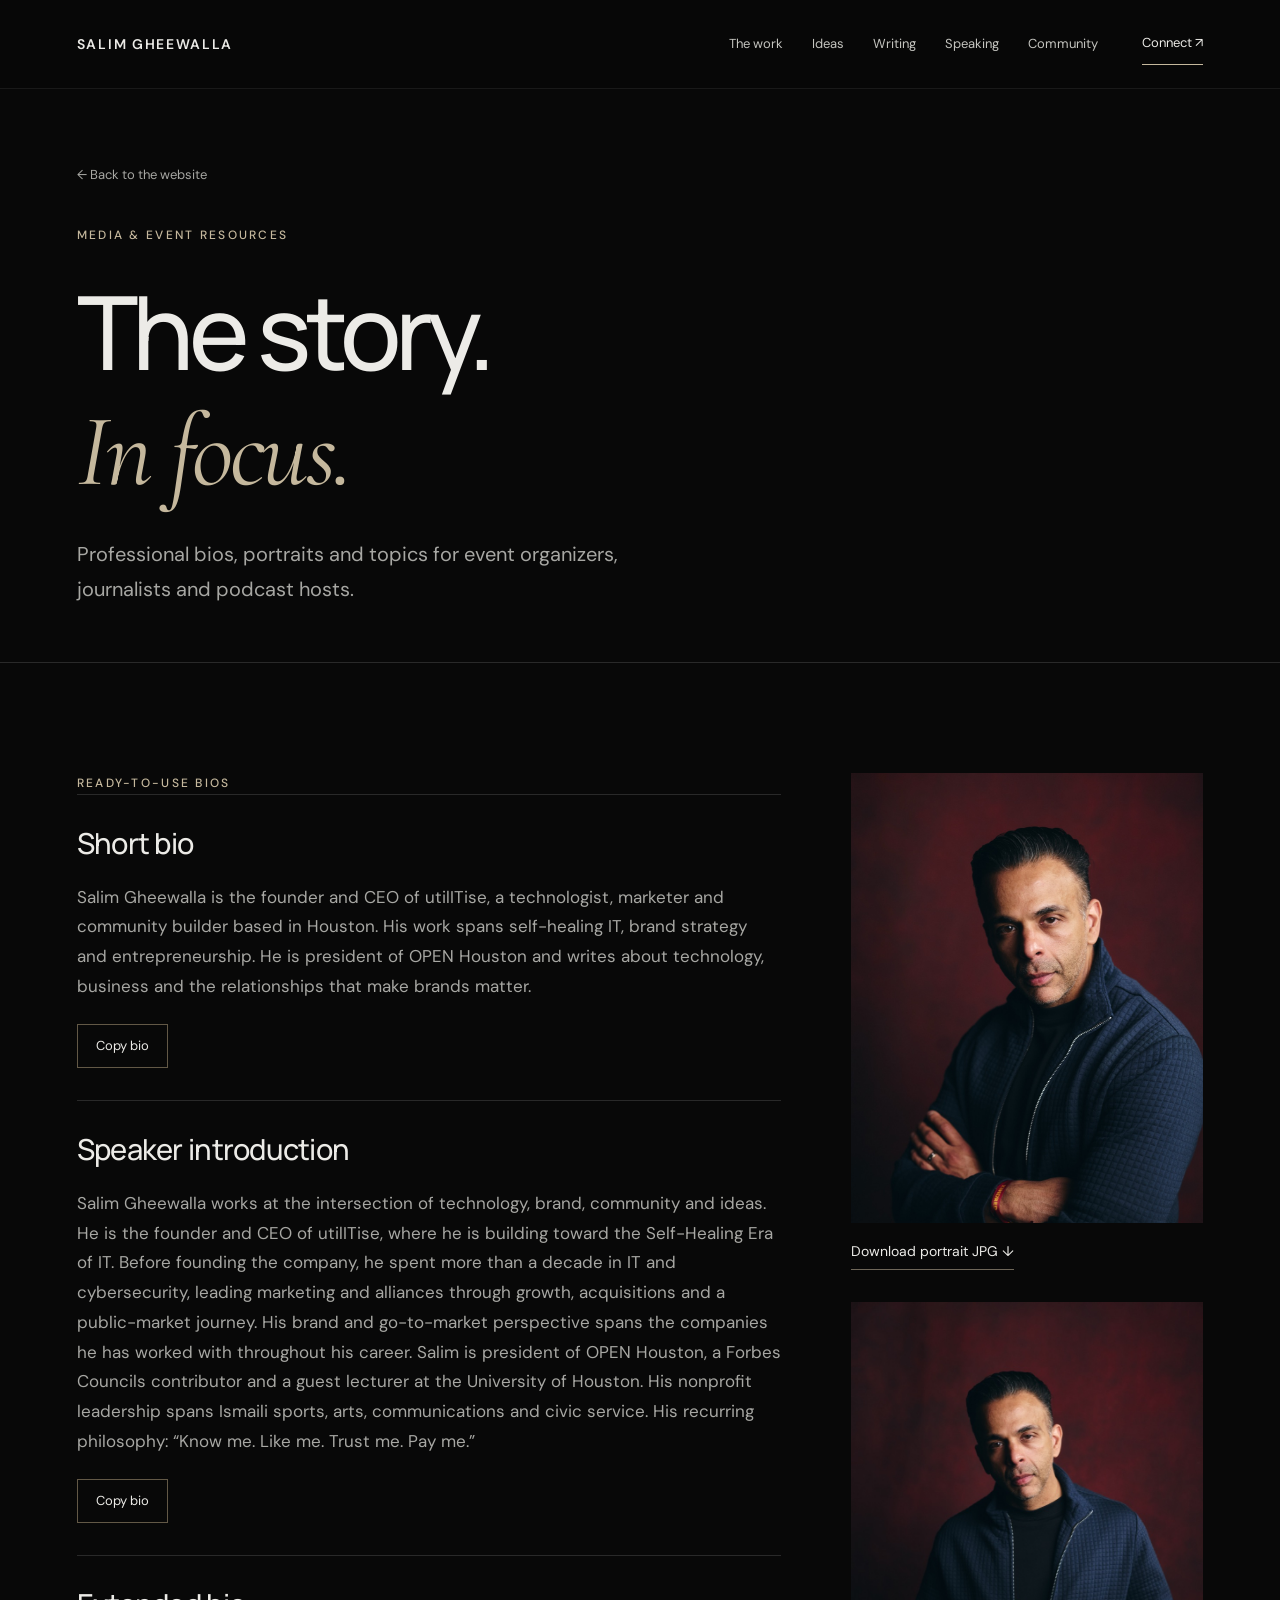
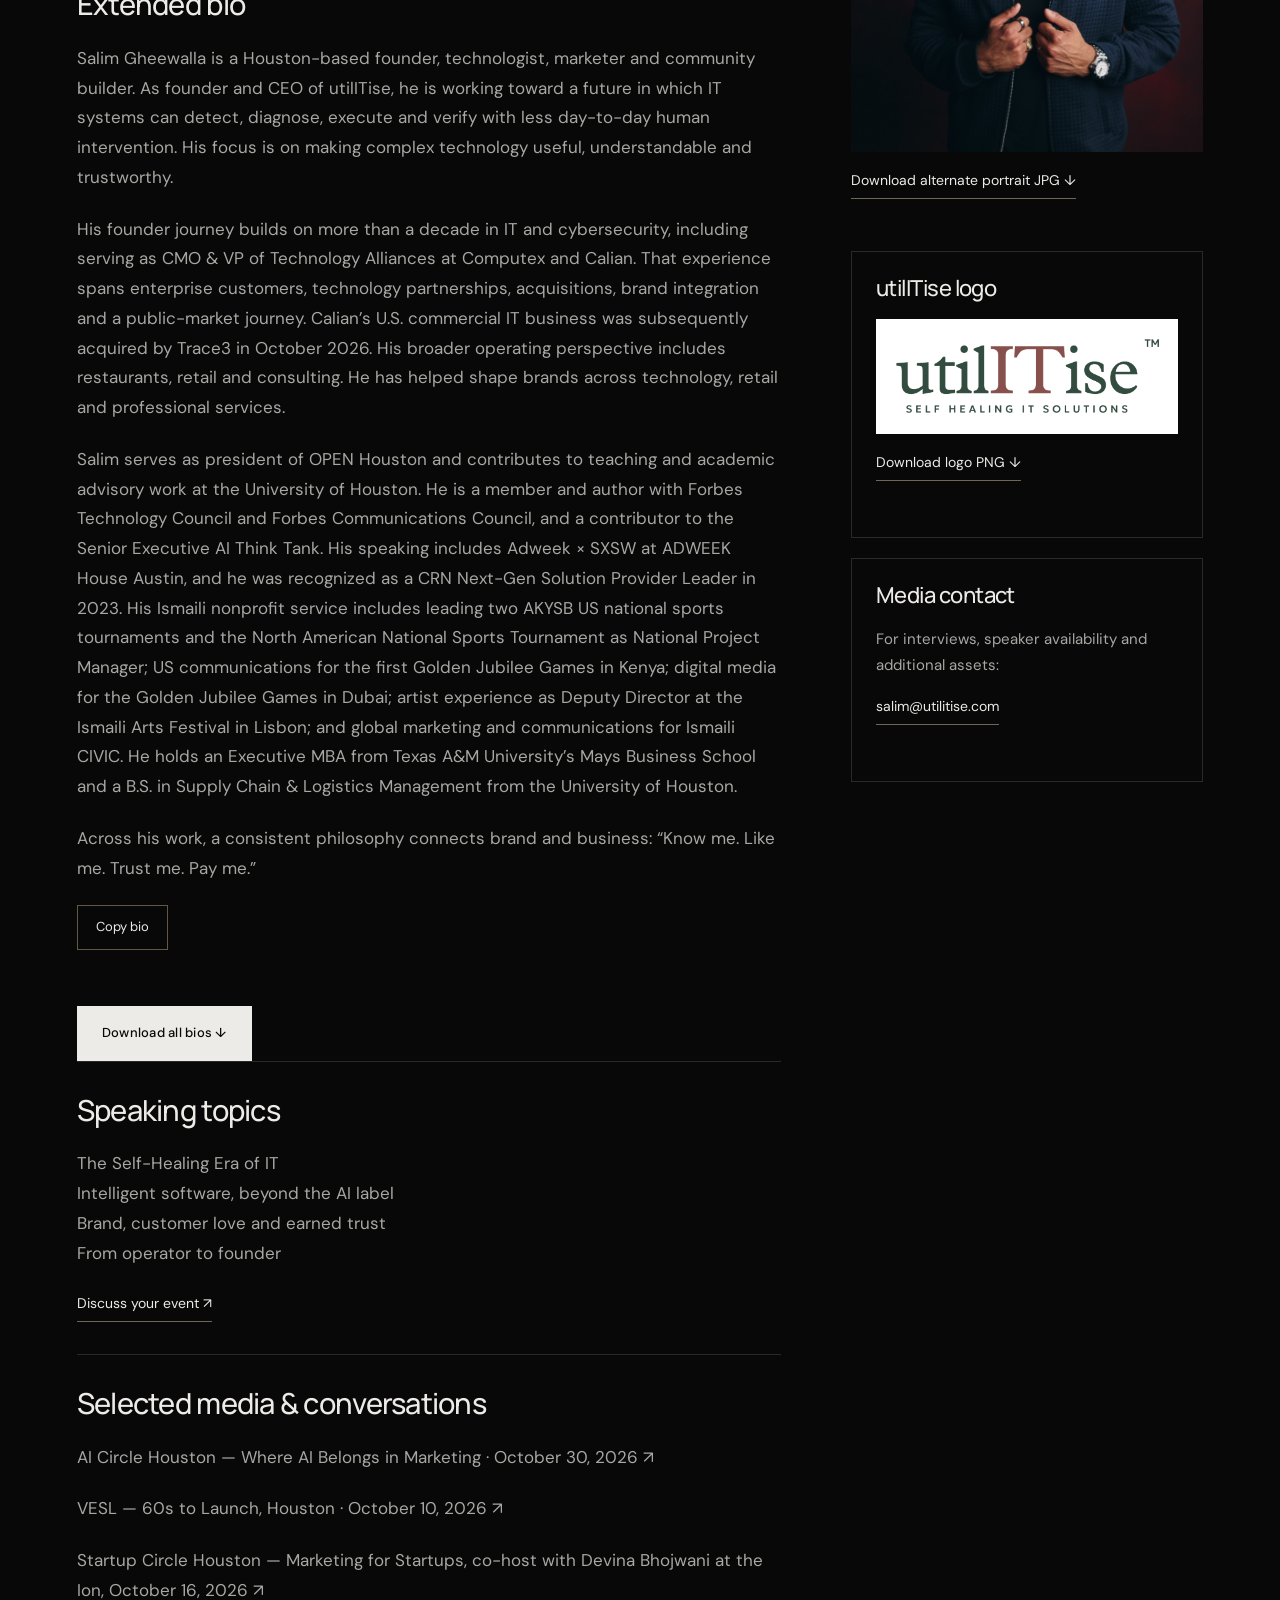
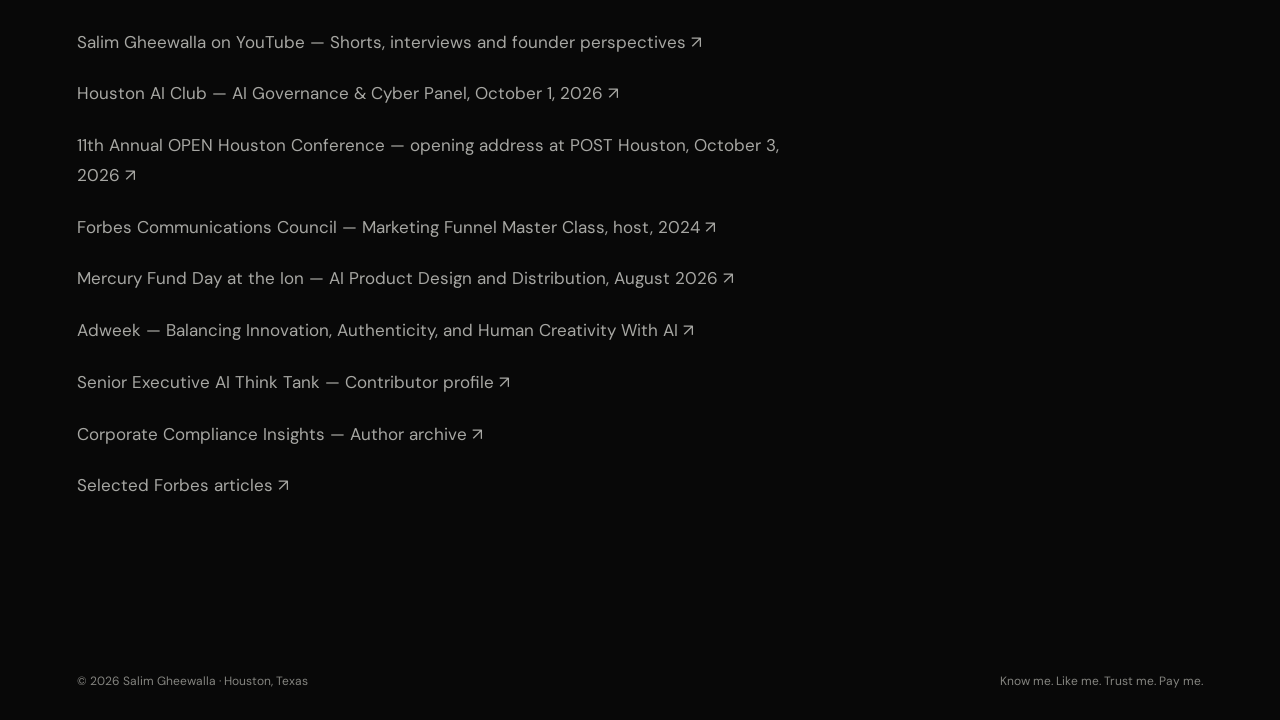
==== commit 54266435: "Add October 30 AI Circle Houston marketing session" ====
--- a/press.html
+++ b/press.html
@@ -1,3 +1,3 @@
-<!doctype html><html lang="en"><head><meta charset="utf-8"><meta name="viewport" content="width=device-width,initial-scale=1"><title>Press Kit — Salim Gheewalla</title><meta name="description" content="Salim Gheewalla’s official press kit: professional bios, portraits, speaking topics and selected appearances. Contact Salim for media and speaking."><meta name="theme-color" content="#080808"><meta property="og:title" content="Press Kit — Salim Gheewalla"><meta property="og:description" content="Building companies, brands and communities. Making complicated things easier to understand, experience and trust."><meta property="og:type" content="website"><link rel="icon" href="favicon.svg" type="image/svg+xml"><link rel="preconnect" href="https://fonts.googleapis.com"><link rel="preconnect" href="https://fonts.gstatic.com" crossorigin><link rel="stylesheet" href="https://fonts.googleapis.com/css2?family=Cormorant+Garamond:ital,wght@1,400;1,500&amp;family=DM+Sans:wght@400;450;500;600;700&amp;family=Manrope:wght@400;500;600;700;800&amp;display=swap"><link rel="stylesheet" href="styles.css?v=20261010-search"><script src="app.js" defer></script><link rel="canonical" href="https://gheewalla.org/press.html"><meta property="og:url" content="https://gheewalla.org/press.html"><meta name="author" content="Salim Gheewalla"><script type="application/ld+json">{"@context": "https://schema.org", "@graph": [{"@type": "Person", "@id": "https://gheewalla.org/#salim-gheewalla", "name": "Salim Gheewalla", "url": "https://gheewalla.org/", "image": "https://gheewalla.org/assets/salim-portrait-web.jpg", "description": "Houston-based founder, technologist, marketer and community builder. Founder and CEO of utilITise and president of OPEN Houston.", "jobTitle": "Founder and CEO", "worksFor": {"@type": "Organization", "name": "utilITise", "url": "https://utilitise.com/"}, "affiliation": {"@type": "Organization", "name": "OPEN Houston", "url": "https://openhouston.org/"}, "alumniOf": [{"@type": "CollegeOrUniversity", "name": "Texas A&M University"}, {"@type": "CollegeOrUniversity", "name": "University of Houston"}], "sameAs": ["https://www.linkedin.com/in/iamsalim/", "https://www.instagram.com/iamsalimg/", "https://x.com/iamsalimg", "https://councils.forbes.com/profile/Salim-Gheewalla-Founder-CEO-utilITise-%7C-Building-Self-Healing-IT-utilITise/5eeb0ff0-c485-41fe-937b-3cf58fae5410", "https://www.youtube.com/@SalimG_IT"], "knowsAbout": ["Self-Healing IT", "Artificial Intelligence", "Brand Strategy", "Go-to-Market Strategy", "Technology Partnerships", "Entrepreneurship", "Cybersecurity", "AI Governance", "IT Operations"]}, {"@type": "AboutPage", "@id": "https://gheewalla.org/press.html#page", "url": "https://gheewalla.org/press.html", "name": "Salim Gheewalla — Press Kit", "mainEntity": {"@id": "https://gheewalla.org/#salim-gheewalla"}, "dateModified": "2026-10-27", "inLanguage": "en-US", "isPartOf": {"@id": "https://gheewalla.org/#website"}}, {"@type": "WebSite", "@id": "https://gheewalla.org/#website", "url": "https://gheewalla.org/", "name": "Salim Gheewalla", "publisher": {"@id": "https://gheewalla.org/#salim-gheewalla"}, "inLanguage": "en-US"}]}</script><meta property="og:image" content="https://gheewalla.org/assets/salim-portrait-web.jpg"><meta property="og:image:alt" content="Salim Gheewalla, founder and CEO of utilITise"><meta name="twitter:card" content="summary_large_image"><meta name="twitter:site" content="@iamsalimg"><meta name="robots" content="index,follow,max-image-preview:large"/><meta name="twitter:creator" content="@iamsalimg"/></head><body>
+<!doctype html><html lang="en"><head><meta charset="utf-8"><meta name="viewport" content="width=device-width,initial-scale=1"><title>Press Kit — Salim Gheewalla</title><meta name="description" content="Salim Gheewalla’s official press kit: professional bios, portraits, speaking topics and selected appearances. Contact Salim for media and speaking."><meta name="theme-color" content="#080808"><meta property="og:title" content="Press Kit — Salim Gheewalla"><meta property="og:description" content="Building companies, brands and communities. Making complicated things easier to understand, experience and trust."><meta property="og:type" content="website"><link rel="icon" href="favicon.svg" type="image/svg+xml"><link rel="preconnect" href="https://fonts.googleapis.com"><link rel="preconnect" href="https://fonts.gstatic.com" crossorigin><link rel="stylesheet" href="https://fonts.googleapis.com/css2?family=Cormorant+Garamond:ital,wght@1,400;1,500&amp;family=DM+Sans:wght@400;450;500;600;700&amp;family=Manrope:wght@400;500;600;700;800&amp;display=swap"><link rel="stylesheet" href="styles.css?v=20261010-search"><script src="app.js" defer></script><link rel="canonical" href="https://gheewalla.org/press.html"><meta property="og:url" content="https://gheewalla.org/press.html"><meta name="author" content="Salim Gheewalla"><script type="application/ld+json">{"@context": "https://schema.org", "@graph": [{"@type": "Person", "@id": "https://gheewalla.org/#salim-gheewalla", "name": "Salim Gheewalla", "url": "https://gheewalla.org/", "image": "https://gheewalla.org/assets/salim-portrait-web.jpg", "description": "Houston-based founder, technologist, marketer and community builder. Founder and CEO of utilITise and president of OPEN Houston.", "jobTitle": "Founder and CEO", "worksFor": {"@type": "Organization", "name": "utilITise", "url": "https://utilitise.com/"}, "affiliation": {"@type": "Organization", "name": "OPEN Houston", "url": "https://openhouston.org/"}, "alumniOf": [{"@type": "CollegeOrUniversity", "name": "Texas A&M University"}, {"@type": "CollegeOrUniversity", "name": "University of Houston"}], "sameAs": ["https://www.linkedin.com/in/iamsalim/", "https://www.instagram.com/iamsalimg/", "https://x.com/iamsalimg", "https://councils.forbes.com/profile/Salim-Gheewalla-Founder-CEO-utilITise-%7C-Building-Self-Healing-IT-utilITise/5eeb0ff0-c485-41fe-937b-3cf58fae5410", "https://www.youtube.com/@SalimG_IT"], "knowsAbout": ["Self-Healing IT", "Artificial Intelligence", "Brand Strategy", "Go-to-Market Strategy", "Technology Partnerships", "Entrepreneurship", "Cybersecurity", "AI Governance", "IT Operations"]}, {"@type": "AboutPage", "@id": "https://gheewalla.org/press.html#page", "url": "https://gheewalla.org/press.html", "name": "Salim Gheewalla — Press Kit", "mainEntity": {"@id": "https://gheewalla.org/#salim-gheewalla"}, "dateModified": "2026-10-29", "inLanguage": "en-US", "isPartOf": {"@id": "https://gheewalla.org/#website"}}, {"@type": "WebSite", "@id": "https://gheewalla.org/#website", "url": "https://gheewalla.org/", "name": "Salim Gheewalla", "publisher": {"@id": "https://gheewalla.org/#salim-gheewalla"}, "inLanguage": "en-US"}]}</script><meta property="og:image" content="https://gheewalla.org/assets/salim-portrait-web.jpg"><meta property="og:image:alt" content="Salim Gheewalla, founder and CEO of utilITise"><meta name="twitter:card" content="summary_large_image"><meta name="twitter:site" content="@iamsalimg"><meta name="robots" content="index,follow,max-image-preview:large"/><meta name="twitter:creator" content="@iamsalimg"/></head><body>
 <a class="skip" href="#main">Skip to content</a><header class="site-header"><div class="wrap header-inner"><a class="brand" href="index.html" aria-label="Salim Gheewalla home">SALIM GHEEWALLA</a><button class="menu" aria-expanded="false" aria-controls="navigation">Menu</button><nav class="nav" id="navigation" aria-label="Main navigation"><a href="index.html#build">The work</a><a href="index.html#ideas">Ideas</a><a href="index.html#writing">Writing</a><a href="index.html#speaking">Speaking</a><a href="index.html#community">Community</a><a class="nav-contact" href="index.html#contact">Connect ↗</a></nav></div></header>
-<main id="main"><section class="press-hero wrap"><a class="backlink" href="index.html">← Back to the website</a><p class="eyebrow">Media & event resources</p><h1>The story.<br><em>In focus.</em></h1><p>Professional bios, portraits and topics for event organizers, journalists and podcast hosts.</p></section><section class="section"><div class="wrap press-layout"><div><p class="eyebrow">Ready-to-use bios</p><article class="bio"><h3>Short bio</h3><div id="bio-0"><p>Salim Gheewalla is the founder and CEO of utilITise, a technologist, marketer and community builder based in Houston. His work spans self-healing IT, brand strategy and entrepreneurship. He is president of OPEN Houston and writes about technology, business and the relationships that make brands matter.</p></div><button data-copy="bio-0">Copy bio</button></article><article class="bio"><h3>Speaker introduction</h3><div id="bio-1"><p>Salim Gheewalla works at the intersection of technology, brand, community and ideas. He is the founder and CEO of utilITise, where he is building toward the Self-Healing Era of IT. Before founding the company, he spent more than a decade in IT and cybersecurity, leading marketing and alliances through growth, acquisitions and a public-market journey. His brand and go-to-market perspective spans the companies he has worked with throughout his career. Salim is president of OPEN Houston, a Forbes Councils contributor and a guest lecturer at the University of Houston. His nonprofit leadership spans Ismaili sports, arts, communications and civic service. His recurring philosophy: “Know me. Like me. Trust me. Pay me.”</p></div><button data-copy="bio-1">Copy bio</button></article><article class="bio"><h3>Extended bio</h3><div id="bio-2"><p>Salim Gheewalla is a Houston-based founder, technologist, marketer and community builder. As founder and CEO of utilITise, he is working toward a future in which IT systems can detect, diagnose, execute and verify with less day-to-day human intervention. His focus is on making complex technology useful, understandable and trustworthy.</p><p>His founder journey builds on more than a decade in IT and cybersecurity, including serving as CMO & VP of Technology Alliances at Computex and Calian. That experience spans enterprise customers, technology partnerships, acquisitions, brand integration and a public-market journey. Calian’s U.S. commercial IT business was subsequently acquired by Trace3 in October 2026. His broader operating perspective includes restaurants, retail and consulting. He has helped shape brands across technology, retail and professional services.</p><p>Salim serves as president of OPEN Houston and contributes to teaching and academic advisory work at the University of Houston. He is a member and author with Forbes Technology Council and Forbes Communications Council, and a contributor to the Senior Executive AI Think Tank. His speaking includes Adweek × SXSW at ADWEEK House Austin, and he was recognized as a CRN Next-Gen Solution Provider Leader in 2023. His Ismaili nonprofit service includes leading two AKYSB US national sports tournaments and the North American National Sports Tournament as National Project Manager; US communications for the first Golden Jubilee Games in Kenya; digital media for the Golden Jubilee Games in Dubai; artist experience as Deputy Director at the Ismaili Arts Festival in Lisbon; and global marketing and communications for Ismaili CIVIC. He holds an Executive MBA from Texas A&M University’s Mays Business School and a B.S. in Supply Chain & Logistics Management from the University of Houston.</p><p>Across his work, a consistent philosophy connects brand and business: “Know me. Like me. Trust me. Pay me.”</p></div><button data-copy="bio-2">Copy bio</button></article><p id="copy-status" class="status" role="status" aria-live="polite"></p><a class="button" href="assets/salim-gheewalla-bios.txt" download>Download all bios ↓</a><article class="bio"><h3>Speaking topics</h3><p>The Self-Healing Era of IT<br>Intelligent software, beyond the AI label<br>Brand, customer love and earned trust<br>From operator to founder</p><a class="text-link" href="mailto:salim@utilitise.com?subject=Speaking%20or%20media%20inquiry" style="margin-top:25px">Discuss your event ↗</a></article><article class="bio"><h3>Selected media & conversations</h3><p><a href="index.html#60s-to-launch">VESL — 60s to Launch, Houston · October 10, 2026 ↗</a></p><p><a href="index.html#startup-circle">Startup Circle Houston — Marketing for Startups, co-host with Devina Bhojwani at the Ion, October 16, 2026 ↗</a></p><p><a href="https://www.youtube.com/@SalimG_IT" target="_blank" rel="me noopener">Salim Gheewalla on YouTube — Shorts, interviews and founder perspectives ↗</a></p><p><a href="index.html#houston-ai-club-panel">Houston AI Club — AI Governance &amp; Cyber Panel, October 1, 2026 ↗</a></p><p><a href="https://openhouston.org/conference/" target="_blank" rel="noopener">11th Annual OPEN Houston Conference — opening address at POST Houston, October 3, 2026 ↗</a></p><p><a href="https://councils.forbes.com/blog/the-marketing-funnels-dead-so-now-what" target="_blank" rel="noopener">Forbes Communications Council — Marketing Funnel Master Class, host, 2024 ↗</a></p><p><a href="https://iondistrict.com/event/mercury-fund-day-at-the-ion-how-legacy-software-giants-are-going-ai-first/" target="_blank" rel="noopener">Mercury Fund Day at the Ion — AI Product Design and Distribution, August 2026 ↗</a></p><p><a href="https://www.adweek.com/creativity/balancing-innovation-authenticity-and-human-creativity-with-ai/" target="_blank" rel="noopener">Adweek — Balancing Innovation, Authenticity, and Human Creativity With AI ↗</a></p><p><a href="https://seniorexecutive.com/profile/Salim-Gheewalla-Founder-CEO-utilITise/bc32221e-39b7-49a7-a6b3-bee657e8ed30" target="_blank" rel="noopener">Senior Executive AI Think Tank — Contributor profile ↗</a></p><p><a href="https://www.corporatecomplianceinsights.com/author/salim-gheewalla/" target="_blank" rel="noopener">Corporate Compliance Insights — Author archive ↗</a></p><p><a href="index.html#writing">Selected Forbes articles ↗</a></p></article></div><aside class="press-assets" aria-label="Downloadable press assets"><img src="assets/salim-portrait-web.jpg" alt="Professional portrait of Salim Gheewalla"><a class="text-link" href="assets/salim-portrait.jpg" download="Salim-Gheewalla-Portrait.jpg">Download portrait JPG ↓</a><img src="assets/salim-about-web.jpg" alt="Alternate professional portrait of Salim Gheewalla" loading="lazy"><a class="text-link" href="assets/salim-about.jpg" download="Salim-Gheewalla-Alternate.jpg">Download alternate portrait JPG ↓</a><div class="asset-box"><h3>utilITise logo</h3><img src="assets/utilitise-logo.png" alt="utilITise logo" style="background:white;padding:18px"><a class="text-link" href="assets/utilitise-logo.png" download>Download logo PNG ↓</a></div><div class="asset-box"><h3>Media contact</h3><p>For interviews, speaker availability and additional assets:</p><a class="text-link" href="mailto:salim@utilitise.com">salim@utilitise.com</a></div></aside></div></section></main><footer class="footer"><div class="wrap"><span>© 2026 Salim Gheewalla · Houston, Texas</span><span>Know me. Like me. Trust me. Pay me.</span></div></footer></body></html>
+<main id="main"><section class="press-hero wrap"><a class="backlink" href="index.html">← Back to the website</a><p class="eyebrow">Media & event resources</p><h1>The story.<br><em>In focus.</em></h1><p>Professional bios, portraits and topics for event organizers, journalists and podcast hosts.</p></section><section class="section"><div class="wrap press-layout"><div><p class="eyebrow">Ready-to-use bios</p><article class="bio"><h3>Short bio</h3><div id="bio-0"><p>Salim Gheewalla is the founder and CEO of utilITise, a technologist, marketer and community builder based in Houston. His work spans self-healing IT, brand strategy and entrepreneurship. He is president of OPEN Houston and writes about technology, business and the relationships that make brands matter.</p></div><button data-copy="bio-0">Copy bio</button></article><article class="bio"><h3>Speaker introduction</h3><div id="bio-1"><p>Salim Gheewalla works at the intersection of technology, brand, community and ideas. He is the founder and CEO of utilITise, where he is building toward the Self-Healing Era of IT. Before founding the company, he spent more than a decade in IT and cybersecurity, leading marketing and alliances through growth, acquisitions and a public-market journey. His brand and go-to-market perspective spans the companies he has worked with throughout his career. Salim is president of OPEN Houston, a Forbes Councils contributor and a guest lecturer at the University of Houston. His nonprofit leadership spans Ismaili sports, arts, communications and civic service. His recurring philosophy: “Know me. Like me. Trust me. Pay me.”</p></div><button data-copy="bio-1">Copy bio</button></article><article class="bio"><h3>Extended bio</h3><div id="bio-2"><p>Salim Gheewalla is a Houston-based founder, technologist, marketer and community builder. As founder and CEO of utilITise, he is working toward a future in which IT systems can detect, diagnose, execute and verify with less day-to-day human intervention. His focus is on making complex technology useful, understandable and trustworthy.</p><p>His founder journey builds on more than a decade in IT and cybersecurity, including serving as CMO & VP of Technology Alliances at Computex and Calian. That experience spans enterprise customers, technology partnerships, acquisitions, brand integration and a public-market journey. Calian’s U.S. commercial IT business was subsequently acquired by Trace3 in October 2026. His broader operating perspective includes restaurants, retail and consulting. He has helped shape brands across technology, retail and professional services.</p><p>Salim serves as president of OPEN Houston and contributes to teaching and academic advisory work at the University of Houston. He is a member and author with Forbes Technology Council and Forbes Communications Council, and a contributor to the Senior Executive AI Think Tank. His speaking includes Adweek × SXSW at ADWEEK House Austin, and he was recognized as a CRN Next-Gen Solution Provider Leader in 2023. His Ismaili nonprofit service includes leading two AKYSB US national sports tournaments and the North American National Sports Tournament as National Project Manager; US communications for the first Golden Jubilee Games in Kenya; digital media for the Golden Jubilee Games in Dubai; artist experience as Deputy Director at the Ismaili Arts Festival in Lisbon; and global marketing and communications for Ismaili CIVIC. He holds an Executive MBA from Texas A&M University’s Mays Business School and a B.S. in Supply Chain & Logistics Management from the University of Houston.</p><p>Across his work, a consistent philosophy connects brand and business: “Know me. Like me. Trust me. Pay me.”</p></div><button data-copy="bio-2">Copy bio</button></article><p id="copy-status" class="status" role="status" aria-live="polite"></p><a class="button" href="assets/salim-gheewalla-bios.txt" download>Download all bios ↓</a><article class="bio"><h3>Speaking topics</h3><p>The Self-Healing Era of IT<br>Intelligent software, beyond the AI label<br>Brand, customer love and earned trust<br>From operator to founder</p><a class="text-link" href="mailto:salim@utilitise.com?subject=Speaking%20or%20media%20inquiry" style="margin-top:25px">Discuss your event ↗</a></article><article class="bio"><h3>Selected media & conversations</h3><p><a href="index.html#ai-circle-marketing">AI Circle Houston — Where AI Belongs in Marketing · October 30, 2026 ↗</a></p><p><a href="index.html#60s-to-launch">VESL — 60s to Launch, Houston · October 10, 2026 ↗</a></p><p><a href="index.html#startup-circle">Startup Circle Houston — Marketing for Startups, co-host with Devina Bhojwani at the Ion, October 16, 2026 ↗</a></p><p><a href="https://www.youtube.com/@SalimG_IT" target="_blank" rel="me noopener">Salim Gheewalla on YouTube — Shorts, interviews and founder perspectives ↗</a></p><p><a href="index.html#houston-ai-club-panel">Houston AI Club — AI Governance &amp; Cyber Panel, October 1, 2026 ↗</a></p><p><a href="https://openhouston.org/conference/" target="_blank" rel="noopener">11th Annual OPEN Houston Conference — opening address at POST Houston, October 3, 2026 ↗</a></p><p><a href="https://councils.forbes.com/blog/the-marketing-funnels-dead-so-now-what" target="_blank" rel="noopener">Forbes Communications Council — Marketing Funnel Master Class, host, 2024 ↗</a></p><p><a href="https://iondistrict.com/event/mercury-fund-day-at-the-ion-how-legacy-software-giants-are-going-ai-first/" target="_blank" rel="noopener">Mercury Fund Day at the Ion — AI Product Design and Distribution, August 2026 ↗</a></p><p><a href="https://www.adweek.com/creativity/balancing-innovation-authenticity-and-human-creativity-with-ai/" target="_blank" rel="noopener">Adweek — Balancing Innovation, Authenticity, and Human Creativity With AI ↗</a></p><p><a href="https://seniorexecutive.com/profile/Salim-Gheewalla-Founder-CEO-utilITise/bc32221e-39b7-49a7-a6b3-bee657e8ed30" target="_blank" rel="noopener">Senior Executive AI Think Tank — Contributor profile ↗</a></p><p><a href="https://www.corporatecomplianceinsights.com/author/salim-gheewalla/" target="_blank" rel="noopener">Corporate Compliance Insights — Author archive ↗</a></p><p><a href="index.html#writing">Selected Forbes articles ↗</a></p></article></div><aside class="press-assets" aria-label="Downloadable press assets"><img src="assets/salim-portrait-web.jpg" alt="Professional portrait of Salim Gheewalla"><a class="text-link" href="assets/salim-portrait.jpg" download="Salim-Gheewalla-Portrait.jpg">Download portrait JPG ↓</a><img src="assets/salim-about-web.jpg" alt="Alternate professional portrait of Salim Gheewalla" loading="lazy"><a class="text-link" href="assets/salim-about.jpg" download="Salim-Gheewalla-Alternate.jpg">Download alternate portrait JPG ↓</a><div class="asset-box"><h3>utilITise logo</h3><img src="assets/utilitise-logo.png" alt="utilITise logo" style="background:white;padding:18px"><a class="text-link" href="assets/utilitise-logo.png" download>Download logo PNG ↓</a></div><div class="asset-box"><h3>Media contact</h3><p>For interviews, speaker availability and additional assets:</p><a class="text-link" href="mailto:salim@utilitise.com">salim@utilitise.com</a></div></aside></div></section></main><footer class="footer"><div class="wrap"><span>© 2026 Salim Gheewalla · Houston, Texas</span><span>Know me. Like me. Trust me. Pay me.</span></div></footer></body></html>
